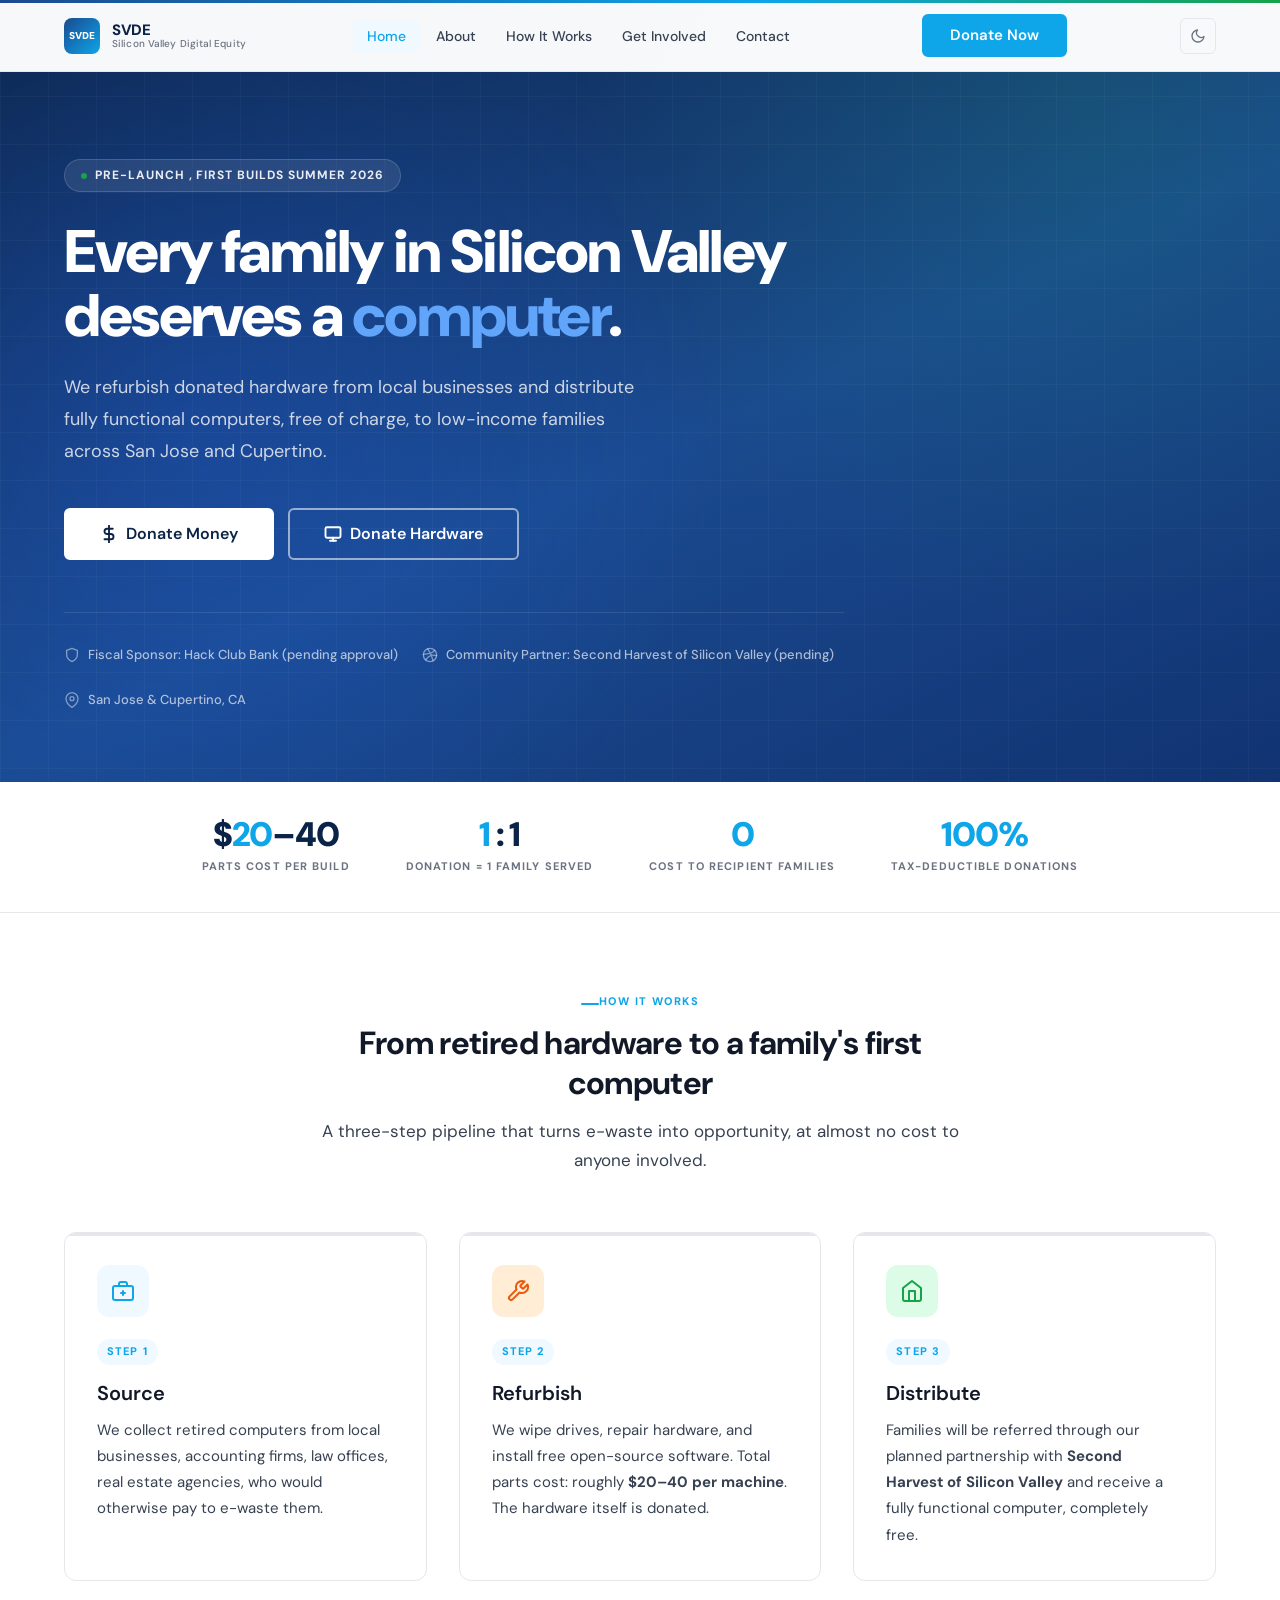
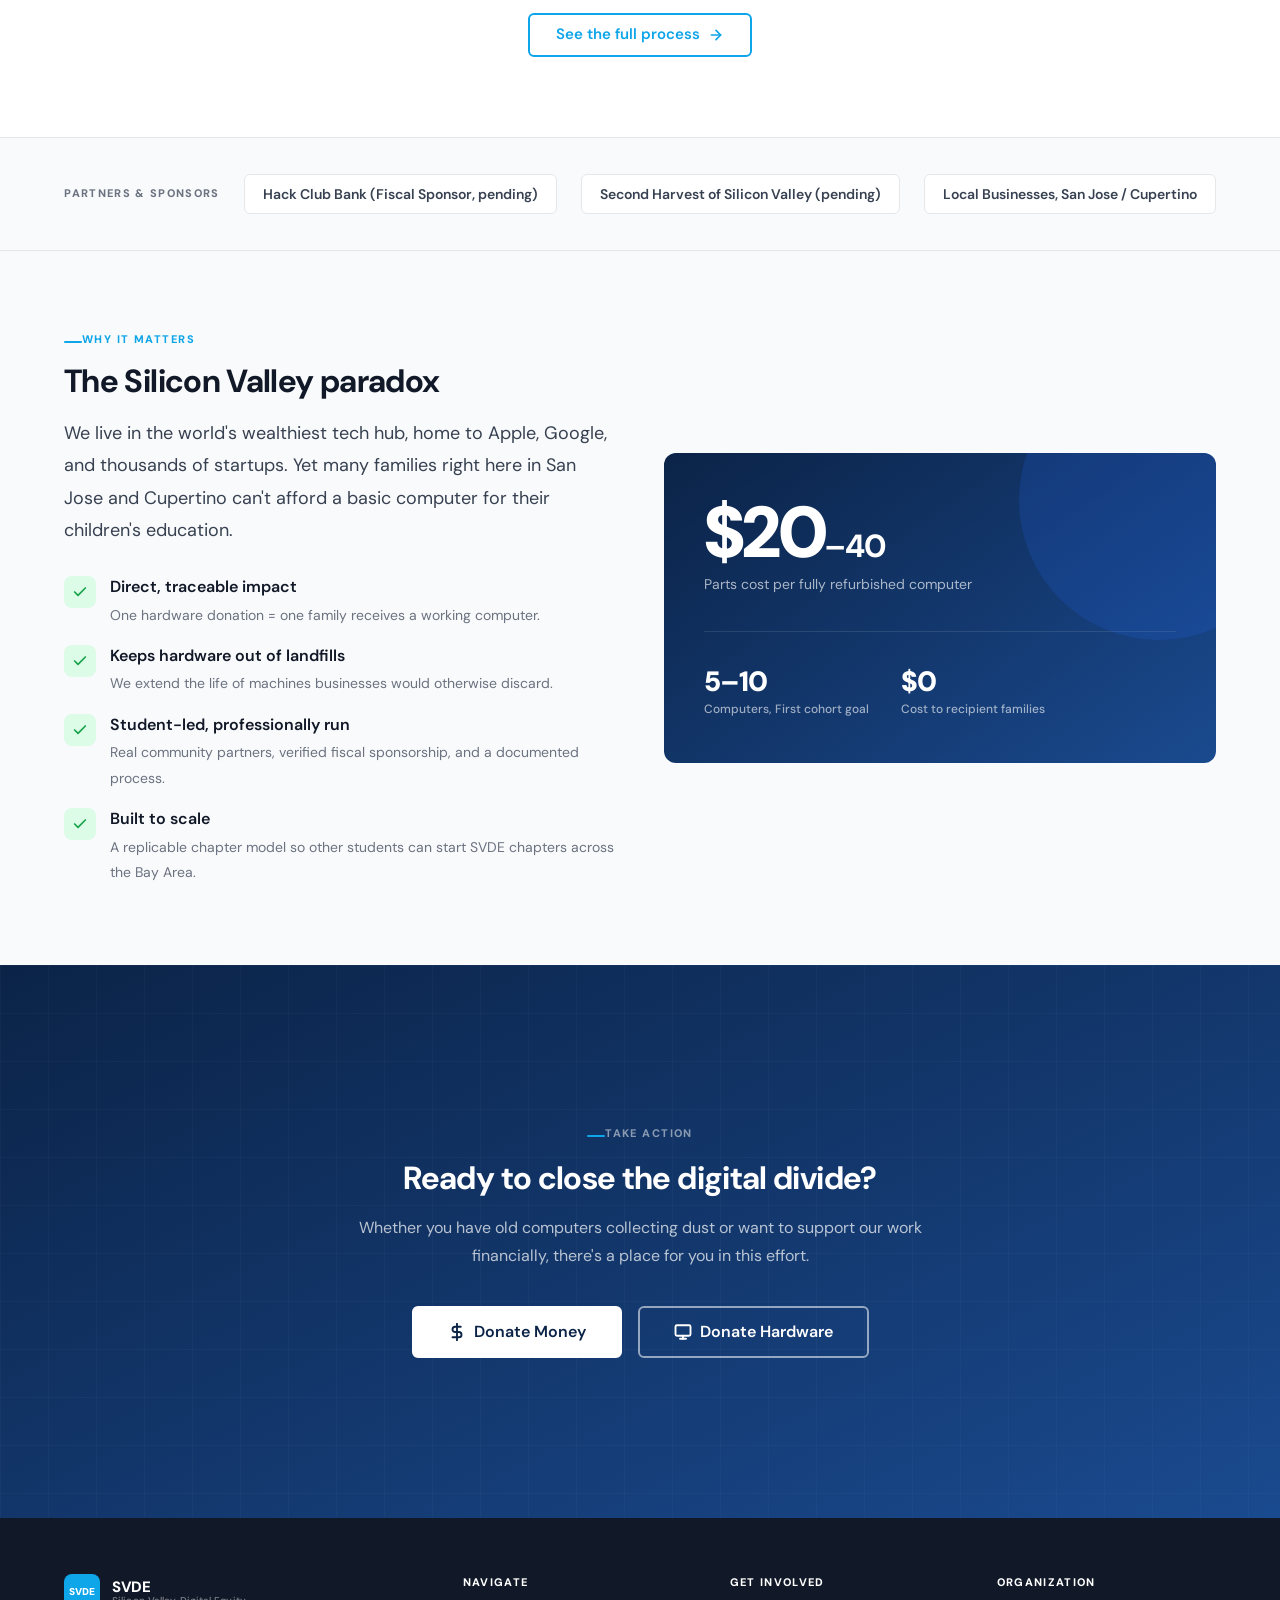
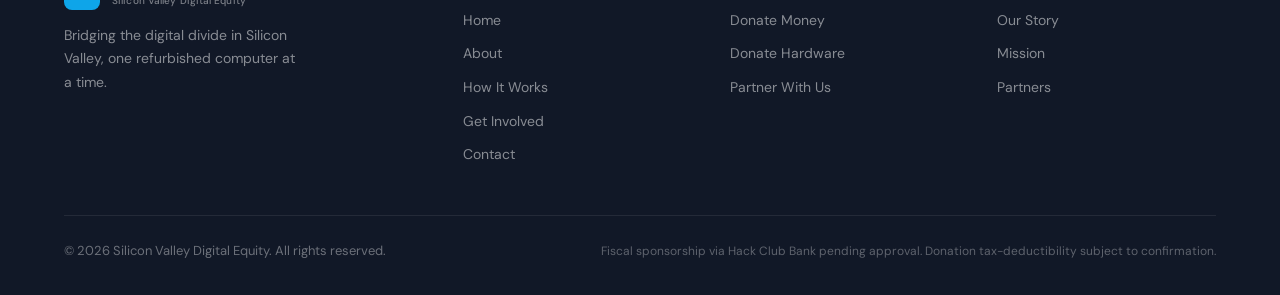
==== index.html @ 886e0e09 "Add contact email; mark Hack Club Bank and Second Harvest as pending - Set contact email to ahmedkan" ====
<!DOCTYPE html>
<html lang="en">
<head>
  <meta charset="UTF-8" />
  <meta name="viewport" content="width=device-width, initial-scale=1.0" />
  <title>Silicon Valley Digital Equity, Bridging the Digital Divide</title>
  <meta name="description" content="Silicon Valley Digital Equity (SVDE) refurbishes donated computers and distributes them free to low-income families across Silicon Valley." />
  <link rel="stylesheet" href="styles.css" />
</head>
<body>

  <!-- ── Navigation ──────────────────────────────────────── -->
  <nav class="nav" role="navigation" aria-label="Main navigation">
    <div class="container">
      <div class="nav-inner">
        <a href="index.html" class="nav-logo" aria-label="SVDE Home">
          <div class="nav-logo-mark" aria-hidden="true">SVDE</div>
          <div class="nav-logo-text">
            <span class="nav-logo-abbr">SVDE</span>
            <span class="nav-logo-full">Silicon Valley Digital Equity</span>
          </div>
        </a>

        <ul class="nav-links" role="list">
          <li><a href="index.html"        class="nav-link">Home</a></li>
          <li><a href="about.html"        class="nav-link">About</a></li>
          <li><a href="how-it-works.html" class="nav-link">How It Works</a></li>
          <li><a href="get-involved.html" class="nav-link">Get Involved</a></li>
          <li><a href="contact.html"      class="nav-link">Contact</a></li>
        </ul>

        <a href="get-involved.html#donate-money" class="btn btn-primary nav-cta" aria-label="Donate now">
          Donate Now
        </a>

        <button class="nav-theme-toggle" aria-label="Switch to dark mode" title="Toggle dark mode">
          <svg class="icon-moon" width="16" height="16" viewBox="0 0 24 24" fill="none" stroke="currentColor" stroke-width="2" stroke-linecap="round" stroke-linejoin="round" aria-hidden="true"><path d="M21 12.79A9 9 0 1 1 11.21 3 7 7 0 0 0 21 12.79z"/></svg>
          <svg class="icon-sun"  width="16" height="16" viewBox="0 0 24 24" fill="none" stroke="currentColor" stroke-width="2" stroke-linecap="round" stroke-linejoin="round" aria-hidden="true"><circle cx="12" cy="12" r="5"/><line x1="12" y1="1" x2="12" y2="3"/><line x1="12" y1="21" x2="12" y2="23"/><line x1="4.22" y1="4.22" x2="5.64" y2="5.64"/><line x1="18.36" y1="18.36" x2="19.78" y2="19.78"/><line x1="1" y1="12" x2="3" y2="12"/><line x1="21" y1="12" x2="23" y2="12"/><line x1="4.22" y1="19.78" x2="5.64" y2="18.36"/><line x1="18.36" y1="5.64" x2="19.78" y2="4.22"/></svg>
        </button>

        <button class="nav-hamburger" aria-label="Open menu" aria-expanded="false">
          <span></span><span></span><span></span>
        </button>
      </div>

      <!-- Mobile nav -->
      <div class="nav-mobile" role="menu">
        <a href="index.html"        class="nav-link" role="menuitem">Home</a>
        <a href="about.html"        class="nav-link" role="menuitem">About</a>
        <a href="how-it-works.html" class="nav-link" role="menuitem">How It Works</a>
        <a href="get-involved.html" class="nav-link" role="menuitem">Get Involved</a>
        <a href="contact.html"      class="nav-link" role="menuitem">Contact</a>
        <a href="get-involved.html#donate-money" class="btn btn-primary">Donate Now</a>
      </div>
    </div>
  </nav>

  <!-- ── Hero ────────────────────────────────────────────── -->
  <section class="hero" aria-labelledby="hero-heading">
    <div class="container">
      <div class="hero-inner">

        <div class="hero-badge">
          <span class="hero-badge-dot" aria-hidden="true"></span>
          Pre-Launch , First Builds Summer 2026
        </div>

        <h1 id="hero-heading">
          Every family in Silicon Valley<br>
          deserves a <em>computer</em>.
        </h1>

        <p class="lead">
          We refurbish donated hardware from local businesses and distribute fully
          functional computers, free of charge, to low-income families across
          San Jose and Cupertino.
        </p>

        <div class="hero-actions">
          <a href="get-involved.html#donate-money"    class="btn btn-white btn-lg">
            <!-- $ icon -->
            <svg width="18" height="18" viewBox="0 0 24 24" fill="none" stroke="currentColor" stroke-width="2.5" stroke-linecap="round" stroke-linejoin="round" aria-hidden="true"><line x1="12" y1="1" x2="12" y2="23"/><path d="M17 5H9.5a3.5 3.5 0 0 0 0 7h5a3.5 3.5 0 0 1 0 7H6"/></svg>
            Donate Money
          </a>
          <a href="contact.html" class="btn btn-outline-white btn-lg">
            <!-- Monitor icon -->
            <svg width="18" height="18" viewBox="0 0 24 24" fill="none" stroke="currentColor" stroke-width="2.5" stroke-linecap="round" stroke-linejoin="round" aria-hidden="true"><rect x="2" y="3" width="20" height="14" rx="2"/><line x1="8" y1="21" x2="16" y2="21"/><line x1="12" y1="17" x2="12" y2="21"/></svg>
            Donate Hardware
          </a>
        </div>

        <div class="hero-trust">
          <div class="hero-trust-item">
            <svg width="16" height="16" viewBox="0 0 24 24" fill="none" stroke="currentColor" stroke-width="2" stroke-linecap="round" stroke-linejoin="round" aria-hidden="true"><path d="M12 22s8-4 8-10V5l-8-3-8 3v7c0 6 8 10 8 10z"/></svg>
            Fiscal Sponsor: Hack Club Bank (pending approval)
          </div>
          <div class="hero-trust-item">
            <svg width="16" height="16" viewBox="0 0 24 24" fill="none" stroke="currentColor" stroke-width="2" stroke-linecap="round" stroke-linejoin="round" aria-hidden="true"><circle cx="12" cy="12" r="10"/><path d="M8.56 2.75c4.37 6.03 6.02 9.42 8.03 17.72m2.54-15.38c-3.72 4.35-8.94 5.66-16.88 5.85m19.5 1.9c-3.5-.93-6.63-.82-8.94 0-2.58.92-5.01 2.86-7.44 6.32"/></svg>
            Community Partner: Second Harvest of Silicon Valley (pending)
          </div>
          <div class="hero-trust-item">
            <svg width="16" height="16" viewBox="0 0 24 24" fill="none" stroke="currentColor" stroke-width="2" stroke-linecap="round" stroke-linejoin="round" aria-hidden="true"><path d="M21 10c0 7-9 13-9 13s-9-6-9-13a9 9 0 0 1 18 0z"/><circle cx="12" cy="10" r="3"/></svg>
            San Jose &amp; Cupertino, CA
          </div>
        </div>

      </div>
    </div>
  </section>

  <!-- ── Stats Bar ────────────────────────────────────────── -->
  <section class="stats-bar" aria-label="Impact statistics">
    <div class="container">
      <div class="stats-bar-inner">
        <div class="stat-item fade-up">
          <div class="stat-value">$<span class="accent">20</span>&ndash;40</div>
          <div class="stat-label">Parts cost per build</div>
        </div>
        <div class="stat-item fade-up">
          <div class="stat-value"><span class="accent">1</span> : 1</div>
          <div class="stat-label">Donation = 1 family served</div>
        </div>
        <div class="stat-item fade-up">
          <div class="stat-value"><span class="accent">0</span></div>
          <div class="stat-label">Cost to recipient families</div>
        </div>
        <div class="stat-item fade-up">
          <div class="stat-value"><span class="accent">100%</span></div>
          <div class="stat-label">Tax-deductible donations</div>
        </div>
      </div>
    </div>
  </section>

  <!-- ── How It Works Overview ────────────────────────────── -->
  <section class="section" aria-labelledby="hiw-heading">
    <div class="container">

      <div class="section-header fade-up">
        <span class="eyebrow">How It Works</span>
        <h2 id="hiw-heading">From retired hardware to a family's first computer</h2>
        <p>
          A three-step pipeline that turns e-waste into opportunity, at almost no cost
          to anyone involved.
        </p>
      </div>

      <div class="grid-3">

        <div class="card fade-up">
          <div class="card-icon card-icon-blue" aria-hidden="true">
            <!-- Building icon -->
            <svg width="24" height="24" viewBox="0 0 24 24" fill="none" stroke="currentColor" stroke-width="2" stroke-linecap="round" stroke-linejoin="round"><rect x="2" y="7" width="20" height="14" rx="2"/><path d="M16 7V5a2 2 0 0 0-2-2h-4a2 2 0 0 0-2 2v2"/><line x1="12" y1="12" x2="12" y2="16"/><line x1="10" y1="14" x2="14" y2="14"/></svg>
          </div>
          <div class="step-tag">Step 1</div>
          <h3>Source</h3>
          <p>
            We collect retired computers from local businesses, accounting firms,
            law offices, real estate agencies, who would otherwise pay to
            e-waste them.
          </p>
        </div>

        <div class="card fade-up">
          <div class="card-icon card-icon-orange" aria-hidden="true">
            <!-- Tool icon -->
            <svg width="24" height="24" viewBox="0 0 24 24" fill="none" stroke="currentColor" stroke-width="2" stroke-linecap="round" stroke-linejoin="round"><path d="M14.7 6.3a1 1 0 0 0 0 1.4l1.6 1.6a1 1 0 0 0 1.4 0l3.77-3.77a6 6 0 0 1-7.94 7.94l-6.91 6.91a2.12 2.12 0 0 1-3-3l6.91-6.91a6 6 0 0 1 7.94-7.94l-3.76 3.76z"/></svg>
          </div>
          <div class="step-tag">Step 2</div>
          <h3>Refurbish</h3>
          <p>
            We wipe drives, repair hardware, and install free open-source software.
            Total parts cost: roughly <strong>$20–40 per machine</strong>.
            The hardware itself is donated.
          </p>
        </div>

        <div class="card fade-up">
          <div class="card-icon card-icon-green" aria-hidden="true">
            <!-- Heart + home icon -->
            <svg width="24" height="24" viewBox="0 0 24 24" fill="none" stroke="currentColor" stroke-width="2" stroke-linecap="round" stroke-linejoin="round"><path d="M3 9l9-7 9 7v11a2 2 0 0 1-2 2H5a2 2 0 0 1-2-2z"/><polyline points="9 22 9 12 15 12 15 22"/></svg>
          </div>
          <div class="step-tag">Step 3</div>
          <h3>Distribute</h3>
          <p>
            Families will be referred through our planned partnership with
            <strong>Second Harvest of Silicon Valley</strong> and receive a
            fully functional computer, completely free.
          </p>
        </div>

      </div>

      <div class="text-center mt-4">
        <a href="how-it-works.html" class="btn btn-secondary">
          See the full process
          <svg width="16" height="16" viewBox="0 0 24 24" fill="none" stroke="currentColor" stroke-width="2.5" stroke-linecap="round" stroke-linejoin="round" aria-hidden="true"><line x1="5" y1="12" x2="19" y2="12"/><polyline points="12 5 19 12 12 19"/></svg>
        </a>
      </div>

    </div>
  </section>

  <!-- ── Partners Bar ─────────────────────────────────────── -->
  <div class="partners-bar" aria-label="Partners and sponsors">
    <div class="container">
      <div class="partners-bar-inner">
        <span class="partners-label">Partners &amp; Sponsors</span>
        <span class="partner-item">Hack Club Bank (Fiscal Sponsor, pending)</span>
        <span class="partner-item">Second Harvest of Silicon Valley (pending)</span>
        <span class="partner-item">Local Businesses, San Jose / Cupertino</span>
      </div>
    </div>
  </div>

  <!-- ── Impact Section ───────────────────────────────────── -->
  <section class="section bg-surface" aria-labelledby="impact-heading">
    <div class="container">
      <div class="impact-grid">

        <div class="impact-content fade-up">
          <span class="eyebrow" style="display:block;margin-bottom:.75rem;">Why It Matters</span>
          <h2 id="impact-heading">The Silicon Valley paradox</h2>
          <p class="lead">
            We live in the world's wealthiest tech hub, home to Apple, Google, and
            thousands of startups. Yet many families right here in San Jose and
            Cupertino can't afford a basic computer for their children's education.
          </p>

          <div class="impact-items">
            <div class="impact-item">
              <div class="impact-item-icon" aria-hidden="true">
                <svg width="16" height="16" viewBox="0 0 24 24" fill="none" stroke="currentColor" stroke-width="2.5" stroke-linecap="round" stroke-linejoin="round"><polyline points="20 6 9 17 4 12"/></svg>
              </div>
              <div class="impact-item-text">
                <strong>Direct, traceable impact</strong>
                <span>One hardware donation = one family receives a working computer.</span>
              </div>
            </div>
            <div class="impact-item">
              <div class="impact-item-icon" aria-hidden="true">
                <svg width="16" height="16" viewBox="0 0 24 24" fill="none" stroke="currentColor" stroke-width="2.5" stroke-linecap="round" stroke-linejoin="round"><polyline points="20 6 9 17 4 12"/></svg>
              </div>
              <div class="impact-item-text">
                <strong>Keeps hardware out of landfills</strong>
                <span>We extend the life of machines businesses would otherwise discard.</span>
              </div>
            </div>
            <div class="impact-item">
              <div class="impact-item-icon" aria-hidden="true">
                <svg width="16" height="16" viewBox="0 0 24 24" fill="none" stroke="currentColor" stroke-width="2.5" stroke-linecap="round" stroke-linejoin="round"><polyline points="20 6 9 17 4 12"/></svg>
              </div>
              <div class="impact-item-text">
                <strong>Student-led, professionally run</strong>
                <span>Real community partners, verified fiscal sponsorship, and a documented process.</span>
              </div>
            </div>
            <div class="impact-item">
              <div class="impact-item-icon" aria-hidden="true">
                <svg width="16" height="16" viewBox="0 0 24 24" fill="none" stroke="currentColor" stroke-width="2.5" stroke-linecap="round" stroke-linejoin="round"><polyline points="20 6 9 17 4 12"/></svg>
              </div>
              <div class="impact-item-text">
                <strong>Built to scale</strong>
                <span>A replicable chapter model so other students can start SVDE chapters across the Bay Area.</span>
              </div>
            </div>
          </div>
        </div>

        <div class="impact-visual fade-up" aria-label="Impact statistics card">
          <div class="impact-stat-big">$20<span class="small-txt">–40</span></div>
          <div class="impact-stat-label">Parts cost per fully refurbished computer</div>
          <div class="impact-stat-row">
            <div class="impact-mini-stat">
              <div class="val">5–10</div>
              <div class="lbl">Computers, First cohort goal</div>
            </div>
            <div class="impact-mini-stat">
              <div class="val">$0</div>
              <div class="lbl">Cost to recipient families</div>
            </div>
          </div>
        </div>

      </div>
    </div>
  </section>

  <!-- ── CTA Section ──────────────────────────────────────── -->
  <section class="cta-section section" aria-labelledby="cta-heading">
    <div class="container">
      <div class="cta-inner">
        <span class="eyebrow">Take Action</span>
        <h2 id="cta-heading">Ready to close the digital divide?</h2>
        <p>
          Whether you have old computers collecting dust or want to support our work
          financially, there's a place for you in this effort.
        </p>
        <div class="cta-actions">
          <a href="get-involved.html#donate-money" class="btn btn-white btn-lg">
            <svg width="18" height="18" viewBox="0 0 24 24" fill="none" stroke="currentColor" stroke-width="2.5" stroke-linecap="round" stroke-linejoin="round" aria-hidden="true"><line x1="12" y1="1" x2="12" y2="23"/><path d="M17 5H9.5a3.5 3.5 0 0 0 0 7h5a3.5 3.5 0 0 1 0 7H6"/></svg>
            Donate Money
          </a>
          <a href="contact.html" class="btn btn-outline-white btn-lg">
            <svg width="18" height="18" viewBox="0 0 24 24" fill="none" stroke="currentColor" stroke-width="2.5" stroke-linecap="round" stroke-linejoin="round" aria-hidden="true"><rect x="2" y="3" width="20" height="14" rx="2"/><line x1="8" y1="21" x2="16" y2="21"/><line x1="12" y1="17" x2="12" y2="21"/></svg>
            Donate Hardware
          </a>
        </div>
      </div>
    </div>
  </section>

  <!-- ── Footer ───────────────────────────────────────────── -->
  <footer class="footer" role="contentinfo">
    <div class="container">
      <div class="footer-inner">

        <div class="footer-brand">
          <a href="index.html" class="nav-logo" aria-label="SVDE Home">
            <div class="nav-logo-mark" aria-hidden="true">SVDE</div>
            <div class="nav-logo-text">
              <span class="nav-logo-abbr">SVDE</span>
              <span class="nav-logo-full">Silicon Valley Digital Equity</span>
            </div>
          </a>
          <p class="footer-tagline">
            Bridging the digital divide in Silicon Valley, one refurbished
            computer at a time.
          </p>
        </div>

        <div class="footer-col">
          <h4>Navigate</h4>
          <ul class="footer-links" role="list">
            <li><a href="index.html">Home</a></li>
            <li><a href="about.html">About</a></li>
            <li><a href="how-it-works.html">How It Works</a></li>
            <li><a href="get-involved.html">Get Involved</a></li>
            <li><a href="contact.html">Contact</a></li>
          </ul>
        </div>

        <div class="footer-col">
          <h4>Get Involved</h4>
          <ul class="footer-links" role="list">
            <li><a href="get-involved.html#donate-money">Donate Money</a></li>
            <li><a href="contact.html">Donate Hardware</a></li>
            <li><a href="get-involved.html">Partner With Us</a></li>
          </ul>
        </div>

        <div class="footer-col">
          <h4>Organization</h4>
          <ul class="footer-links" role="list">
            <li><a href="about.html">Our Story</a></li>
            <li><a href="about.html#mission">Mission</a></li>
            <li><a href="about.html#partners">Partners</a></li>
          </ul>
        </div>

      </div>

      <div class="footer-bottom">
        <p class="footer-copy">&copy; 2026 Silicon Valley Digital Equity. All rights reserved.</p>
        <p class="footer-legal">
          Fiscal sponsorship via Hack Club Bank pending approval. Donation tax-deductibility subject to confirmation.
        </p>
      </div>
    </div>
  </footer>

  <script src="script.js"></script>
</body>
</html>
---- styles.css ----
/* ============================================================
   SVDE — Silicon Valley Digital Equity
   Shared Stylesheet
   ============================================================ */

/* ── Web Font ───────────────────────────────────────────────── */
@import url('https://fonts.googleapis.com/css2?family=DM+Sans:ital,opsz,wght@0,9..40,400;0,9..40,500;0,9..40,600;0,9..40,700;0,9..40,800;1,9..40,400;1,9..40,500&display=swap');

/* ── Brand Colors ───────────────────────────────────────────── */
/*
   SVDE Brand Palette
   Primary:  #1a4a8f  — deep navy-blue (trust, technology, institutional)
   Accent:   #0ea5e9  — sky blue (modern, approachable, distinct from primary)
   Impact:   #16a34a  — green (reserved for success, impact, and positive outcomes)
   Neutral:  white + ink
*/

/* ── Variables ─────────────────────────────────────────────── */
:root {
  --navy:        #0b2347;          /* brand: darkest blue — hero/header backgrounds  */
  --blue:        #1a4a8f;          /* brand primary — buttons, nav logo, step numbers */
  --blue-bright: #0ea5e9;          /* brand accent — highlights, links, hover states  */
  --blue-light:  #bae6fd;          /* accent tint border */
  --blue-pale:   #f0f9ff;          /* accent tint background */
  --green:       #16a34a;          /* impact green — success, stats, checkmarks */
  --green-light: #dcfce7;
  --orange:      #ea580c;
  --orange-light:#ffedd5;

  --ink:         #111827;
  --ink-light:   #374151;
  --muted:       #6b7280;
  --border:      #e5e7eb;
  --surface:     #f9fafb;
  --white:       #ffffff;

  --font: 'DM Sans', system-ui, -apple-system, BlinkMacSystemFont, 'Segoe UI', Helvetica, Arial, sans-serif;

  --radius:    0.75rem;
  --radius-sm: 0.375rem;

  --shadow-sm: 0 1px 3px rgba(0,0,0,0.08), 0 1px 2px rgba(0,0,0,0.04);
  --shadow:    0 4px 16px rgba(0,0,0,0.08), 0 2px 4px rgba(0,0,0,0.04);
  --shadow-lg: 0 20px 48px rgba(0,0,0,0.12), 0 8px 16px rgba(0,0,0,0.06);

  --transition: 0.2s ease;
  --nav-h: 71px;
}

/* ── Reset ──────────────────────────────────────────────────── */
*, *::before, *::after { box-sizing: border-box; margin: 0; padding: 0; }
html  { scroll-behavior: smooth; font-size: 16px; }
body  { font-family: var(--font); color: var(--ink); background: var(--white); line-height: 1.6; -webkit-font-smoothing: antialiased; }
img   { max-width: 100%; display: block; }
a     { color: inherit; text-decoration: none; }
ul    { list-style: none; }
button { font-family: var(--font); }

/* ── Typography ─────────────────────────────────────────────── */
h1 { font-size: clamp(1.875rem, 3.5vw, 2.5rem); font-weight: 800; line-height: 1.2; letter-spacing: -0.025em; }
h2 { font-size: clamp(1.5rem, 2.5vw, 2rem);     font-weight: 700; line-height: 1.25; letter-spacing: -0.02em; }
h3 { font-size: 1.25rem;  font-weight: 600; line-height: 1.4; }
h4 { font-size: 0.9375rem; font-weight: 700; line-height: 1.5; }

p  { line-height: 1.75; color: var(--ink-light); }

.lead {
  font-size: 1.125rem;
  line-height: 1.8;
  color: var(--ink-light);
}

.eyebrow {
  font-size: 0.6875rem;
  font-weight: 800;
  letter-spacing: 0.13em;
  text-transform: uppercase;
  color: var(--blue-bright);
  display: inline-flex;
  align-items: center;
  gap: 0.5rem;
}
.eyebrow::before {
  content: '';
  display: inline-block;
  width: 18px;
  height: 2px;
  background: var(--blue-bright);
  border-radius: 2px;
  flex-shrink: 0;
}

/* ── Layout ─────────────────────────────────────────────────── */
.container {
  max-width: 1200px;
  margin: 0 auto;
  padding: 0 1.5rem;
}

.section { padding: 5rem 0; }
.section-sm { padding: 3rem 0; }

.section-header {
  max-width: 640px;
  margin: 0 auto 3.5rem;
  text-align: center;
}
.section-header .eyebrow { display: block; margin-bottom: 0.75rem; }
.section-header h2       { margin-bottom: 0.875rem; }
.section-header p        { font-size: 1.0625rem; }

.grid-2 { display: grid; grid-template-columns: repeat(2, 1fr); gap: 2rem; }
.grid-3 { display: grid; grid-template-columns: repeat(3, 1fr); gap: 2rem; }

/* ── Buttons ────────────────────────────────────────────────── */
.btn {
  display: inline-flex;
  align-items: center;
  gap: 0.5rem;
  padding: 0.75rem 1.625rem;
  border-radius: var(--radius-sm);
  font-size: 0.9375rem;
  font-weight: 600;
  cursor: pointer;
  transition: all var(--transition);
  border: 2px solid transparent;
  text-decoration: none;
  white-space: nowrap;
  line-height: 1;
}

.btn-lg { padding: 0.9375rem 2.125rem; font-size: 1rem; }

.btn-primary {
  background: var(--blue-bright);
  color: var(--white);
  border-color: var(--blue-bright);
}
.btn-primary:hover {
  background: #1d4ed8;
  border-color: #1d4ed8;
  transform: translateY(-1px);
  box-shadow: 0 4px 16px rgba(37,99,235,0.35);
}

.btn-secondary {
  background: transparent;
  color: var(--blue-bright);
  border-color: var(--blue-bright);
}
.btn-secondary:hover {
  background: var(--blue-pale);
  transform: translateY(-1px);
}

.btn-white {
  background: var(--white);
  color: var(--navy);
  border-color: var(--white);
}
.btn-white:hover {
  background: var(--blue-pale);
  transform: translateY(-1px);
  box-shadow: 0 4px 20px rgba(255,255,255,0.25);
}

.btn-outline-white {
  background: transparent;
  color: var(--white);
  border-color: rgba(255,255,255,0.55);
}
.btn-outline-white:hover {
  background: rgba(255,255,255,0.1);
  border-color: var(--white);
}

.btn-green {
  background: var(--green);
  color: var(--white);
  border-color: var(--green);
}
.btn-green:hover {
  background: #15803d;
  border-color: #15803d;
  transform: translateY(-1px);
  box-shadow: 0 4px 16px rgba(22,163,74,0.35);
}

/* ── Navigation ─────────────────────────────────────────────── */
.nav {
  position: fixed;
  top: 0; left: 0; right: 0;
  z-index: 200;
  background: rgba(255,255,255,0.97);
  backdrop-filter: blur(14px);
  -webkit-backdrop-filter: blur(14px);
  border-bottom: 1px solid var(--border);
  transition: box-shadow var(--transition);
}
/* Thin accent bar at top of page — brand gradient */
.nav::before {
  content: '';
  position: absolute;
  top: 0; left: 0; right: 0;
  height: 3px;
  background: linear-gradient(90deg, #1a4a8f 0%, #0ea5e9 60%, #16a34a 100%);
}
.nav.scrolled { box-shadow: var(--shadow); }

.nav-inner {
  display: flex;
  align-items: center;
  justify-content: space-between;
  height: var(--nav-h);
}

.nav-logo {
  display: flex;
  align-items: center;
  gap: 0.75rem;
  text-decoration: none;
  flex-shrink: 0;
}

.nav-logo-mark {
  width: 36px; height: 36px;
  background: linear-gradient(135deg, #1a4a8f 0%, #0ea5e9 100%);
  border-radius: 8px;
  display: flex; align-items: center; justify-content: center;
  font-size: 0.625rem; font-weight: 900;
  color: white; letter-spacing: -0.01em;
  flex-shrink: 0;
  line-height: 1;
  text-align: center;
}

.nav-logo-text    { display: flex; flex-direction: column; line-height: 1.1; }
.nav-logo-abbr    { font-size: 0.9375rem; font-weight: 800; color: var(--navy); letter-spacing: -0.02em; }
.nav-logo-full    { font-size: 0.625rem; color: var(--muted); font-weight: 500; letter-spacing: 0.01em; }

.nav-links { display: flex; align-items: center; gap: 0.125rem; }

.nav-link {
  padding: 0.5rem 0.875rem;
  font-size: 0.875rem; font-weight: 500;
  color: var(--ink-light);
  border-radius: var(--radius-sm);
  transition: all var(--transition);
  text-decoration: none;
}
.nav-link:hover, .nav-link.active {
  color: var(--blue-bright);
  background: var(--blue-pale);
}

.nav-cta { margin-left: 0.75rem; }

.nav-hamburger {
  display: none;
  flex-direction: column;
  gap: 5px;
  background: none; border: none;
  cursor: pointer;
  padding: 0.5rem; border-radius: var(--radius-sm);
}
.nav-hamburger span {
  display: block; width: 22px; height: 2px;
  background: var(--ink); border-radius: 2px;
  transition: all 0.3s ease;
  transform-origin: center;
}
.nav-hamburger.open span:nth-child(1) { transform: translateY(7px) rotate(45deg); }
.nav-hamburger.open span:nth-child(2) { opacity: 0; transform: scaleX(0); }
.nav-hamburger.open span:nth-child(3) { transform: translateY(-7px) rotate(-45deg); }

.nav-mobile {
  display: none;
  flex-direction: column;
  gap: 0.25rem;
  padding: 0.75rem 1rem 1rem;
  border-top: 1px solid var(--border);
}
.nav-mobile.open { display: flex; }
.nav-mobile .nav-link { display: block; padding: 0.625rem 0.875rem; }
.nav-mobile .btn { align-self: flex-start; margin-top: 0.5rem; }

/* ── Page Header (inner pages) ──────────────────────────────── */
.page-header {
  padding-top: var(--nav-h);
  background: linear-gradient(155deg, #0b2347 0%, #1a4a8f 55%, #113372 100%);
  color: var(--white);
  position: relative;
  overflow: hidden;
  clip-path: polygon(0 0, 100% 0, 100% calc(100% - 2.5rem), 0 100%);
  margin-bottom: 0.5rem;
}
.page-header::after {
  content: '';
  position: absolute; inset: 0;
  background-image:
    linear-gradient(rgba(255,255,255,0.025) 1px, transparent 1px),
    linear-gradient(90deg, rgba(255,255,255,0.025) 1px, transparent 1px);
  background-size: 48px 48px;
  pointer-events: none;
}
.page-header-inner {
  position: relative; z-index: 1;
  padding: 3.5rem 0 3rem;
}
.page-header .eyebrow { color: rgba(255,255,255,0.55); display: block; margin-bottom: 0.875rem; }
.page-header h1       { color: var(--white); margin-bottom: 0.875rem; }
.page-header .lead    { color: rgba(255,255,255,0.75); max-width: 600px; }

.breadcrumb {
  display: flex; align-items: center; gap: 0.5rem;
  font-size: 0.8125rem;
  color: rgba(255,255,255,0.45);
  margin-bottom: 1.5rem;
}
.breadcrumb a { color: rgba(255,255,255,0.45); transition: color var(--transition); }
.breadcrumb a:hover { color: rgba(255,255,255,0.8); }
.breadcrumb-sep { color: rgba(255,255,255,0.25); }

/* ── Hero ───────────────────────────────────────────────────── */
.hero {
  padding-top: var(--nav-h);
  background: linear-gradient(155deg, #0b2347 0%, #1a4a8f 55%, #113372 100%);
  color: var(--white);
  position: relative;
  overflow: hidden;
}
.hero::before {
  content: '';
  position: absolute; inset: 0;
  background:
    radial-gradient(circle at 15% 55%, rgba(37,99,235,0.28) 0%, transparent 45%),
    radial-gradient(circle at 85% 15%, rgba(22,163,74,0.15) 0%, transparent 40%);
  pointer-events: none;
}
.hero::after {
  content: '';
  position: absolute; inset: 0;
  background-image:
    linear-gradient(rgba(255,255,255,0.03) 1px, transparent 1px),
    linear-gradient(90deg, rgba(255,255,255,0.03) 1px, transparent 1px);
  background-size: 48px 48px;
  pointer-events: none;
}

.hero-inner {
  position: relative; z-index: 1;
  padding: 5.5rem 0 4.5rem;
  max-width: 780px;
}

.hero-badge {
  display: inline-flex; align-items: center; gap: 0.5rem;
  background: rgba(255,255,255,0.09);
  border: 1px solid rgba(255,255,255,0.15);
  color: rgba(255,255,255,0.9);
  padding: 0.375rem 1rem;
  border-radius: 100px;
  font-size: 0.75rem; font-weight: 700;
  letter-spacing: 0.08em; text-transform: uppercase;
  margin-bottom: 1.75rem;
}
.hero-badge-dot {
  width: 6px; height: 6px;
  border-radius: 50%; background: var(--green);
  flex-shrink: 0;
}

.hero h1 {
  font-size: clamp(2.5rem, 5vw, 3.75rem);
  font-weight: 900;
  line-height: 1.07;
  letter-spacing: -0.03em;
  color: var(--white);
  margin-bottom: 1.375rem;
}
.hero h1 em { font-style: normal; color: #60a5fa; }

.hero .lead {
  color: rgba(255,255,255,0.78);
  max-width: 580px;
  margin-bottom: 2.5rem;
}

.hero-actions { display: flex; flex-wrap: wrap; gap: 0.875rem; margin-bottom: 3.25rem; }

.hero-trust {
  display: flex; flex-wrap: wrap; gap: 1.5rem;
  align-items: center;
  padding-top: 2rem;
  border-top: 1px solid rgba(255,255,255,0.1);
}
.hero-trust-item {
  display: flex; align-items: center; gap: 0.5rem;
  font-size: 0.8125rem; font-weight: 500;
  color: rgba(255,255,255,0.65);
}
.hero-trust-item svg { color: rgba(255,255,255,0.45); flex-shrink: 0; }

/* ── Stats Bar ──────────────────────────────────────────────── */
.stats-bar {
  background: var(--white);
  border-bottom: 1px solid var(--border);
  padding: 2.25rem 0;
}
.stats-bar-inner {
  display: flex; flex-wrap: wrap;
  justify-content: center; gap: 3.5rem;
}
.stat-item { text-align: center; }
.stat-value {
  font-size: 2.125rem; font-weight: 900;
  color: var(--navy); line-height: 1;
  letter-spacing: -0.035em;
}
.stat-value .accent { color: var(--blue-bright); }
.stat-label {
  font-size: 0.6875rem; font-weight: 700;
  letter-spacing: 0.1em; text-transform: uppercase;
  color: var(--muted); margin-top: 0.375rem;
}

/* ── Cards ──────────────────────────────────────────────────── */
.card {
  background: var(--white);
  border: 1px solid var(--border);
  border-radius: var(--radius);
  padding: 2rem;
  transition: all var(--transition);
  position: relative;
  overflow: hidden;
}
.card::before {
  content: '';
  position: absolute;
  top: 0; left: 0; right: 0;
  height: 3px;
  background: var(--border);
  transition: background var(--transition);
}
.card:hover {
  box-shadow: var(--shadow);
  transform: translateY(-2px);
  border-color: var(--blue-light);
}
.card:hover::before {
  background: var(--blue-bright);
}
.card-icon {
  width: 52px; height: 52px;
  border-radius: 12px;
  display: flex; align-items: center; justify-content: center;
  margin-bottom: 1.25rem; flex-shrink: 0;
}
.card-icon-blue   { background: var(--blue-pale);    color: var(--blue-bright); }
.card-icon-green  { background: var(--green-light);  color: var(--green); }
.card-icon-orange { background: var(--orange-light); color: var(--orange); }
.card h3 { margin-bottom: 0.625rem; color: var(--ink); }
.card p  { font-size: 0.9375rem; }

/* ── Steps ──────────────────────────────────────────────────── */
.steps-list { display: flex; flex-direction: column; gap: 0; }

.step {
  display: grid;
  grid-template-columns: auto 1fr;
  gap: 2rem;
  padding: 2.75rem 0;
  border-bottom: 1px solid var(--border);
}
.step:last-child { border-bottom: none; }

.step-left {
  display: flex; flex-direction: column;
  align-items: center;
  padding-top: 0.25rem;
}
.step-number {
  width: 48px; height: 48px;
  border-radius: 50%;
  background: var(--navy); color: var(--white);
  display: flex; align-items: center; justify-content: center;
  font-size: 1.125rem; font-weight: 900;
  letter-spacing: -0.02em; flex-shrink: 0;
  box-shadow: 0 0 0 4px var(--blue-pale), 0 0 0 5px var(--blue-light);
}
.step-line {
  width: 2px; flex: 1;
  background: var(--border);
  margin-top: 0.5rem; min-height: 2rem;
}
.step:last-child .step-line { display: none; }

.step-content h3 {
  font-size: 1.375rem; font-weight: 700;
  color: var(--ink); margin-bottom: 0.75rem;
  letter-spacing: -0.015em;
}
.step-tag {
  display: inline-block;
  background: var(--blue-pale); color: var(--blue-bright);
  font-size: 0.6875rem; font-weight: 800;
  letter-spacing: 0.1em; text-transform: uppercase;
  padding: 0.25rem 0.625rem;
  border-radius: 100px; margin-bottom: 0.875rem;
}

/* ── Partners Bar ───────────────────────────────────────────── */
.partners-bar {
  background: var(--surface);
  padding: 2.25rem 0;
  border-top: 1px solid var(--border);
  border-bottom: 1px solid var(--border);
}
.partners-bar-inner {
  display: flex; align-items: center;
  gap: 1.5rem; flex-wrap: wrap;
  justify-content: center;
}
.partners-label {
  font-size: 0.6875rem; font-weight: 800;
  letter-spacing: 0.12em; text-transform: uppercase;
  color: var(--muted);
}
.partner-item {
  font-size: 0.875rem; font-weight: 600;
  color: var(--ink-light);
  padding: 0.5rem 1.125rem;
  background: var(--white);
  border: 1px solid var(--border);
  border-radius: var(--radius-sm);
}

/* ── Impact Section ─────────────────────────────────────────── */
.impact-grid {
  display: grid;
  grid-template-columns: 1fr 1fr;
  gap: 3rem; align-items: center;
}
.impact-content h2   { margin-bottom: 1rem; }
.impact-content .lead { margin-bottom: 1.75rem; }

.impact-items { display: flex; flex-direction: column; gap: 1rem; }
.impact-item  { display: flex; align-items: flex-start; gap: 0.875rem; }
.impact-item-icon {
  width: 32px; height: 32px; border-radius: 8px;
  background: var(--green-light); color: var(--green);
  display: flex; align-items: center; justify-content: center;
  flex-shrink: 0; margin-top: 0.125rem;
}
.impact-item-text strong { display: block; font-weight: 600; color: var(--ink); margin-bottom: 0.1rem; }
.impact-item-text span   { font-size: 0.875rem; color: var(--muted); }

.impact-visual {
  background: linear-gradient(145deg, #0b2347 0%, #1a4a8f 100%);
  border-radius: var(--radius);
  padding: 2.75rem 2.5rem;
  color: var(--white);
  position: relative; overflow: hidden;
}
.impact-visual::before {
  content: '';
  position: absolute; top: -30%; right: -15%;
  width: 280px; height: 280px;
  border-radius: 50%;
  background: rgba(37,99,235,0.18);
}
.impact-stat-big {
  font-size: 4.5rem; font-weight: 900;
  line-height: 1; letter-spacing: -0.045em;
  margin-bottom: 0.25rem;
}
.impact-stat-big .small-txt { font-size: 2rem; font-weight: 700; letter-spacing: -0.03em; }
.impact-stat-label {
  font-size: 0.875rem; color: rgba(255,255,255,0.65);
  margin-bottom: 2.25rem; padding-bottom: 2.25rem;
  border-bottom: 1px solid rgba(255,255,255,0.1);
}
.impact-stat-row { display: flex; gap: 2rem; margin-top: 0; }
.impact-mini-stat .val {
  font-size: 1.75rem; font-weight: 900;
  line-height: 1; letter-spacing: -0.03em;
}
.impact-mini-stat .lbl {
  font-size: 0.75rem; color: rgba(255,255,255,0.6);
  margin-top: 0.25rem; font-weight: 500;
}

/* ── CTA Section ────────────────────────────────────────────── */
.cta-section {
  background: linear-gradient(155deg, #0b2347 0%, #1a4a8f 100%);
  color: var(--white);
  position: relative; overflow: hidden;
}
.cta-section::before {
  content: '';
  position: absolute; inset: 0;
  background-image:
    linear-gradient(rgba(255,255,255,0.025) 1px, transparent 1px),
    linear-gradient(90deg, rgba(255,255,255,0.025) 1px, transparent 1px);
  background-size: 48px 48px;
}
.cta-inner {
  position: relative; z-index: 1;
  text-align: center;
  padding: 5rem 0;
  max-width: 640px;
  margin: 0 auto;
}
.cta-inner .eyebrow  { color: rgba(255,255,255,0.5); display: block; margin-bottom: 1rem; }
.cta-inner h2        { color: var(--white); margin-bottom: 1rem; }
.cta-inner p         { color: rgba(255,255,255,0.7); margin-bottom: 2.25rem; }
.cta-actions { display: flex; flex-wrap: wrap; gap: 1rem; justify-content: center; }

/* ── Track Cards (Get Involved) ─────────────────────────────── */
.track-card {
  border-radius: var(--radius);
  padding: 2.75rem 2.5rem;
  position: relative; overflow: hidden;
}
.track-card-blue   { background: var(--navy); }
.track-card-green  { background: var(--green); }
.track-card h2     { color: var(--white); margin-bottom: 1rem; font-size: 1.625rem; }
.track-card p      { color: rgba(255,255,255,0.78); margin-bottom: 1.5rem; }
.track-card-bg-num {
  position: absolute; top: -1.5rem; right: 1.25rem;
  font-size: 10rem; font-weight: 900; line-height: 1;
  color: rgba(255,255,255,0.05);
  letter-spacing: -0.04em; pointer-events: none; user-select: none;
}
.track-list { display: flex; flex-direction: column; gap: 0.625rem; margin-bottom: 2rem; }
.track-list li {
  font-size: 0.9375rem; color: rgba(255,255,255,0.78);
  display: flex; align-items: flex-start; gap: 0.625rem;
}
.track-list li::before {
  content: '✓'; flex-shrink: 0; font-weight: 700; margin-top: 0.1rem;
}

/* ── About Page ─────────────────────────────────────────────── */
.founder-card {
  background: var(--surface);
  border: 1px solid var(--border);
  border-radius: var(--radius);
  padding: 2.5rem;
}
.founder-photo {
  width: 96px; height: 96px;
  border-radius: 50%;
  background: linear-gradient(135deg, #1a4a8f 0%, #0ea5e9 100%);
  border: 3px solid var(--blue-light);
  display: flex; align-items: center; justify-content: center;
  margin-bottom: 1.25rem;
  flex-shrink: 0;
  box-shadow: 0 0 0 4px var(--blue-pale), 0 4px 16px rgba(14,165,233,0.25);
}
.paradox-quote {
  border-left: 4px solid var(--blue-bright);
  padding: 1.5rem 1.75rem;
  background: var(--blue-pale);
  border-radius: 0 var(--radius) var(--radius) 0;
  margin: 2rem 0;
  position: relative;
}
.paradox-quote::before {
  content: '\201C';
  position: absolute;
  top: -0.25rem; left: 1rem;
  font-size: 4rem;
  font-weight: 900;
  line-height: 1;
  color: var(--blue-bright);
  opacity: 0.2;
  pointer-events: none;
}
.paradox-quote p {
  font-size: 1.125rem; font-style: italic;
  color: var(--navy); font-weight: 500; margin: 0;
  line-height: 1.7;
}

/* ── Forms ──────────────────────────────────────────────────── */
.form-wrapper { max-width: 700px; margin: 0 auto; }
.form-card {
  background: var(--white);
  border: 1px solid var(--border);
  border-radius: var(--radius);
  padding: 2.5rem 2.75rem;
  box-shadow: var(--shadow);
}

.form-group  { margin-bottom: 1.25rem; }
.form-row    { display: grid; grid-template-columns: 1fr 1fr; gap: 1.25rem; }

label {
  display: block;
  font-size: 0.875rem; font-weight: 600;
  color: var(--ink); margin-bottom: 0.375rem;
}
label .optional { font-weight: 400; color: var(--muted); font-size: 0.8125rem; }

input[type="text"],
input[type="email"],
input[type="tel"],
input[type="number"],
select,
textarea {
  width: 100%;
  padding: 0.6875rem 0.9375rem;
  border: 1.5px solid var(--border);
  border-radius: var(--radius-sm);
  font-size: 0.9375rem; font-family: var(--font);
  color: var(--ink); background: var(--white);
  transition: border-color var(--transition), box-shadow var(--transition);
  -webkit-appearance: none; appearance: none;
}
input:focus, select:focus, textarea:focus {
  outline: none;
  border-color: var(--blue-bright);
  box-shadow: 0 0 0 3px rgba(37,99,235,0.12);
}
input.error, select.error, textarea.error {
  border-color: #dc2626;
  box-shadow: 0 0 0 3px rgba(220,38,38,0.08);
}
textarea { resize: vertical; min-height: 120px; }
select {
  background-image: url("data:image/svg+xml,%3Csvg xmlns='http://www.w3.org/2000/svg' width='12' height='12' viewBox='0 0 12 12'%3E%3Cpath fill='%236b7280' d='M6 8L1 3h10z'/%3E%3C/svg%3E");
  background-repeat: no-repeat;
  background-position: right 0.75rem center;
  padding-right: 2.25rem;
  cursor: pointer;
}

.field-error {
  display: none;
  font-size: 0.8125rem; color: #dc2626;
  margin-top: 0.375rem;
}
.field-error.visible { display: block; }

.form-note {
  font-size: 0.8125rem; color: var(--muted);
  margin-top: 1rem; text-align: center; line-height: 1.6;
}

.form-success {
  display: none;
  background: var(--green-light);
  border: 1px solid #bbf7d0;
  border-radius: var(--radius);
  padding: 2rem 2.5rem;
  text-align: center;
}
.form-success.visible { display: block; }
.form-success-icon {
  font-size: 2.5rem; margin-bottom: 0.875rem; line-height: 1;
}
.form-success h3 { color: #15803d; margin-bottom: 0.5rem; }
.form-success p  { color: #166534; font-size: 0.9375rem; margin: 0; }

/* ── Highlight/Info Boxes ───────────────────────────────────── */
.info-box {
  border-radius: 0 var(--radius) var(--radius) 0;
  padding: 1.5rem 1.75rem;
  border-left: 4px solid transparent;
}
.info-box-blue {
  background: var(--blue-pale);
  border-left-color: var(--blue-bright);
}
.info-box-green {
  background: var(--green-light);
  border-left-color: var(--green);
}
.info-box h3 { color: var(--navy); margin-bottom: 0.375rem; font-size: 0.9375rem; }
.info-box p  { font-size: 0.9rem; margin: 0; }

/* ── Footer ─────────────────────────────────────────────────── */
.footer {
  background: var(--ink);
  color: rgba(255,255,255,0.75);
  padding: 3.5rem 0 2rem;
}
.footer-inner {
  display: grid;
  grid-template-columns: 1.6fr repeat(3, 1fr);
  gap: 3rem;
  margin-bottom: 3rem;
}
.footer-brand .nav-logo-abbr { color: var(--white); }
.footer-brand .nav-logo-full { color: rgba(255,255,255,0.45); }
.footer-brand .nav-logo-mark { background: var(--blue-bright); }
.footer-tagline {
  font-size: 0.875rem; color: rgba(255,255,255,0.5);
  margin-top: 0.875rem; line-height: 1.65;
  max-width: 240px;
}
.footer-col h4 {
  color: var(--white);
  font-size: 0.6875rem; font-weight: 800;
  letter-spacing: 0.12em; text-transform: uppercase;
  margin-bottom: 1rem;
}
.footer-links { display: flex; flex-direction: column; gap: 0.5rem; }
.footer-links a {
  font-size: 0.875rem; color: rgba(255,255,255,0.5);
  transition: color var(--transition);
}
.footer-links a:hover { color: var(--white); }
.footer-bottom {
  border-top: 1px solid rgba(255,255,255,0.08);
  padding-top: 1.5rem;
  display: flex; justify-content: space-between;
  align-items: center; flex-wrap: wrap; gap: 0.75rem;
}
.footer-copy  { font-size: 0.8125rem; color: rgba(255,255,255,0.38); }
.footer-legal { font-size: 0.75rem;   color: rgba(255,255,255,0.32); }

/* ── Placeholder Indicator ──────────────────────────────────── */
.ph-note {
  display: inline-block;
  background: #fef9c3;
  border: 1.5px dashed #ca8a04;
  border-radius: var(--radius-sm);
  padding: 0.3125rem 0.75rem;
  font-size: 0.8125rem; font-weight: 600;
  color: #854d0e;
  margin-bottom: 0.75rem;
}

/* ── Button icon nudge on hover ─────────────────────────────── */
.btn svg {
  transition: transform var(--transition);
}
.btn:hover svg {
  transform: translateX(2px);
}

/* ── Scroll Animations ──────────────────────────────────────── */
.fade-up {
  opacity: 0;
  transform: translateY(22px);
  transition: opacity 0.6s ease, transform 0.6s ease;
}
.fade-up.in-view { opacity: 1; transform: none; }
.fade-up:nth-child(2) { transition-delay: 0.08s; }
.fade-up:nth-child(3) { transition-delay: 0.16s; }
.fade-up:nth-child(4) { transition-delay: 0.24s; }
.fade-up:nth-child(5) { transition-delay: 0.32s; }

/* ── Utilities ──────────────────────────────────────────────── */
.text-center { text-align: center; }
.bg-surface  { background: var(--surface); }
.mt-2 { margin-top: 1rem; }
.mt-3 { margin-top: 1.5rem; }
.mt-4 { margin-top: 2rem; }
.mb-2 { margin-bottom: 1rem; }
.mb-3 { margin-bottom: 1.5rem; }
.mb-4 { margin-bottom: 2rem; }

/* ── Responsive ─────────────────────────────────────────────── */
@media (max-width: 1024px) {
  .footer-inner { grid-template-columns: 1fr 1fr; }
}
@media (max-width: 768px) {
  .section  { padding: 3.5rem 0; }
  .nav-links, .nav-cta { display: none; }
  .nav-hamburger { display: flex; }
  .hero-inner { padding: 3.5rem 0 3rem; }
  .grid-2, .grid-3 { grid-template-columns: 1fr; }
  .impact-grid { grid-template-columns: 1fr; }
  .footer-inner { grid-template-columns: 1fr 1fr; gap: 2rem; }
  .footer-bottom { flex-direction: column; text-align: center; }
  .stats-bar-inner { gap: 2rem; }
  .form-row { grid-template-columns: 1fr; }
  .form-card { padding: 1.75rem; }
  .cta-actions { flex-direction: column; align-items: center; }
  .hero-actions { flex-direction: column; align-items: flex-start; }
}
@media (max-width: 480px) {
  .footer-inner { grid-template-columns: 1fr; }
  .track-card { padding: 2rem 1.5rem; }
  .hero-trust { flex-direction: column; align-items: flex-start; gap: 0.75rem; }
}

/* ── Dark Mode Toggle Button ────────────────────────────────── */
.nav-theme-toggle {
  width: 36px; height: 36px;
  border-radius: var(--radius-sm);
  border: 1.5px solid var(--border);
  background: transparent;
  cursor: pointer;
  display: flex; align-items: center; justify-content: center;
  color: var(--muted);
  transition: all var(--transition);
  flex-shrink: 0;
  margin-left: 0.375rem;
}
.nav-theme-toggle:hover {
  background: var(--surface);
  color: var(--ink);
  border-color: var(--blue-light);
}
.nav-theme-toggle .icon-sun  { display: none; }
.nav-theme-toggle .icon-moon { display: block; }
[data-theme="dark"] .nav-theme-toggle .icon-sun  { display: block; }
[data-theme="dark"] .nav-theme-toggle .icon-moon { display: none; }

/* ── Dark Mode Variables ────────────────────────────────────── */
/*
   IMPORTANT: --white and --navy are intentionally NOT changed here.
   They're used as text/accent colors on the always-dark sections
   (hero, page-header, CTA, impact-visual, footer). Changing them
   would make all that text invisible. Page backgrounds are set via
   explicit body/component overrides below instead.
*/
[data-theme="dark"] {
  --blue-bright: #3b82f6;
  --blue-light:  #2d4f8a;
  --blue-pale:   #1a2f52;
  --green:       #22c55e;
  --green-light: #14312a;
  --orange:      #fb923c;
  --orange-light:#3b1a0a;

  --ink:         #f1f5f9;
  --ink-light:   #cbd5e1;
  --muted:       #94a3b8;
  --border:      #2a3a4e;
  --surface:     #131f30;
}

/* ── Dark Mode: Explicit background & contrast overrides ────── */

/* Page background */
[data-theme="dark"] body { background-color: #0c1623; color: var(--ink); }

/* Nav */
[data-theme="dark"] .nav {
  background: rgba(12, 22, 35, 0.97);
  border-bottom-color: var(--border);
}
[data-theme="dark"] .nav-logo-abbr      { color: var(--ink); }
[data-theme="dark"] .nav-logo-full      { color: var(--muted); }
[data-theme="dark"] .nav-hamburger span { background: var(--ink); }

/* Stat values: --navy on dark surface = near-invisible; use --ink */
[data-theme="dark"] .stat-value         { color: var(--ink); }

/* Stats / partners bars */
[data-theme="dark"] .stats-bar     { background-color: var(--surface); border-bottom-color: var(--border); }
[data-theme="dark"] .partners-bar  { background-color: #0c1623; border-color: var(--border); }
[data-theme="dark"] .partner-item  { background-color: var(--surface); border-color: var(--border); color: var(--ink-light); }

/* Cards */
[data-theme="dark"] .card          { background-color: var(--surface); border-color: var(--border); }
[data-theme="dark"] .card:hover    { border-color: var(--blue-light); }

/* Info boxes */
[data-theme="dark"] .info-box-blue  { background: var(--blue-pale); }
[data-theme="dark"] .info-box-green { background: var(--green-light); }
[data-theme="dark"] .info-box h3    { color: var(--ink); }
[data-theme="dark"] .info-box p     { color: var(--ink-light); }

/* Paradox quote */
[data-theme="dark"] .paradox-quote   { background: var(--blue-pale); border-left-color: var(--blue-bright); }
[data-theme="dark"] .paradox-quote p { color: var(--ink); }

/* Founder card */
[data-theme="dark"] .founder-card  { background-color: var(--surface); border-color: var(--border); }
[data-theme="dark"] .founder-photo { background: var(--blue-pale); border-color: var(--blue-light); color: var(--blue-bright); }

/* Section headings that might inherit stale colors */
[data-theme="dark"] .section-header h2,
[data-theme="dark"] .impact-content h2,
[data-theme="dark"] h1:not(.hero h1):not(.page-header h1) { color: var(--ink); }

/* Forms */
[data-theme="dark"] .form-card     { background-color: var(--surface); border-color: var(--border); }
[data-theme="dark"] input[type="text"],
[data-theme="dark"] input[type="email"],
[data-theme="dark"] input[type="tel"],
[data-theme="dark"] input[type="number"],
[data-theme="dark"] select,
[data-theme="dark"] textarea {
  background-color: #0f1c2d;
  border-color: var(--border);
  color: var(--ink);
  color-scheme: dark;
}
[data-theme="dark"] input:focus,
[data-theme="dark"] select:focus,
[data-theme="dark"] textarea:focus {
  border-color: var(--blue-bright);
  box-shadow: 0 0 0 3px rgba(59,130,246,0.18);
}
[data-theme="dark"] select {
  background-image: url("data:image/svg+xml,%3Csvg xmlns='http://www.w3.org/2000/svg' width='12' height='12' viewBox='0 0 12 12'%3E%3Cpath fill='%2394a3b8' d='M6 8L1 3h10z'/%3E%3C/svg%3E");
}

/* Footer: base uses background: var(--ink), which flips to light in dark mode.
   Override to a fixed dark value. */
[data-theme="dark"] .footer            { background-color: #060f1a; }
[data-theme="dark"] .footer-copy       { color: rgba(255,255,255,0.35); }
[data-theme="dark"] .footer-legal      { color: rgba(255,255,255,0.28); }

/* Placeholder indicator */
[data-theme="dark"] .ph-note { background: #2d2000; border-color: #a16207; color: #fbbf24; }

/* Form success */
[data-theme="dark"] .form-success      { background: var(--green-light); border-color: #166534; }
[data-theme="dark"] .form-success h3   { color: var(--green); }
[data-theme="dark"] .form-success p    { color: #86efac; }

/* FAQ items on get-involved page */
[data-theme="dark"] .faq-item          { border-bottom-color: var(--border); }
[data-theme="dark"] .faq-q             { color: var(--ink); }

/* Smooth theme transitions */
body, .nav, .card, .form-card, .info-box, .founder-card,
.stats-bar, .partners-bar, .partner-item, .paradox-quote,
.footer, input, select, textarea, label, h1, h2, h3, h4 {
  transition:
    background-color 0.25s ease,
    border-color     0.25s ease,
    color            0.25s ease,
    box-shadow       0.25s ease;
}

/* ── System preference fallback (no JS) ─────────────────────── */
@media (prefers-color-scheme: dark) {
  html:not([data-theme="light"]) {
    --blue-bright: #3b82f6;
    --blue-light:  #2d4f8a;
    --blue-pale:   #1a2f52;
    --green:       #22c55e;
    --green-light: #14312a;
    --orange:      #fb923c;
    --orange-light:#3b1a0a;
    --ink:         #f1f5f9;
    --ink-light:   #cbd5e1;
    --muted:       #94a3b8;
    --border:      #2a3a4e;
    --surface:     #131f30;
  }
  html:not([data-theme="light"]) body         { background-color: #0c1623; color: #f1f5f9; }
  html:not([data-theme="light"]) .nav         { background: rgba(12,22,35,0.97); border-bottom-color: #2a3a4e; }
  html:not([data-theme="light"]) .nav-logo-abbr { color: #f1f5f9; }
  html:not([data-theme="light"]) .stat-value  { color: #f1f5f9; }
  html:not([data-theme="light"]) .stats-bar   { background-color: #131f30; }
  html:not([data-theme="light"]) .partners-bar{ background-color: #0c1623; }
  html:not([data-theme="light"]) .partner-item{ background-color: #131f30; border-color: #2a3a4e; }
  html:not([data-theme="light"]) .card        { background-color: #131f30; border-color: #2a3a4e; }
  html:not([data-theme="light"]) .form-card   { background-color: #131f30; border-color: #2a3a4e; }
  html:not([data-theme="light"]) input,
  html:not([data-theme="light"]) select,
  html:not([data-theme="light"]) textarea     { background-color: #0f1c2d; border-color: #2a3a4e; color: #f1f5f9; color-scheme: dark; }
  html:not([data-theme="light"]) .footer      { background-color: #060f1a; }
  html:not([data-theme="light"]) .info-box-blue  { background: #1a2f52; }
  html:not([data-theme="light"]) .info-box-green { background: #14312a; }
}
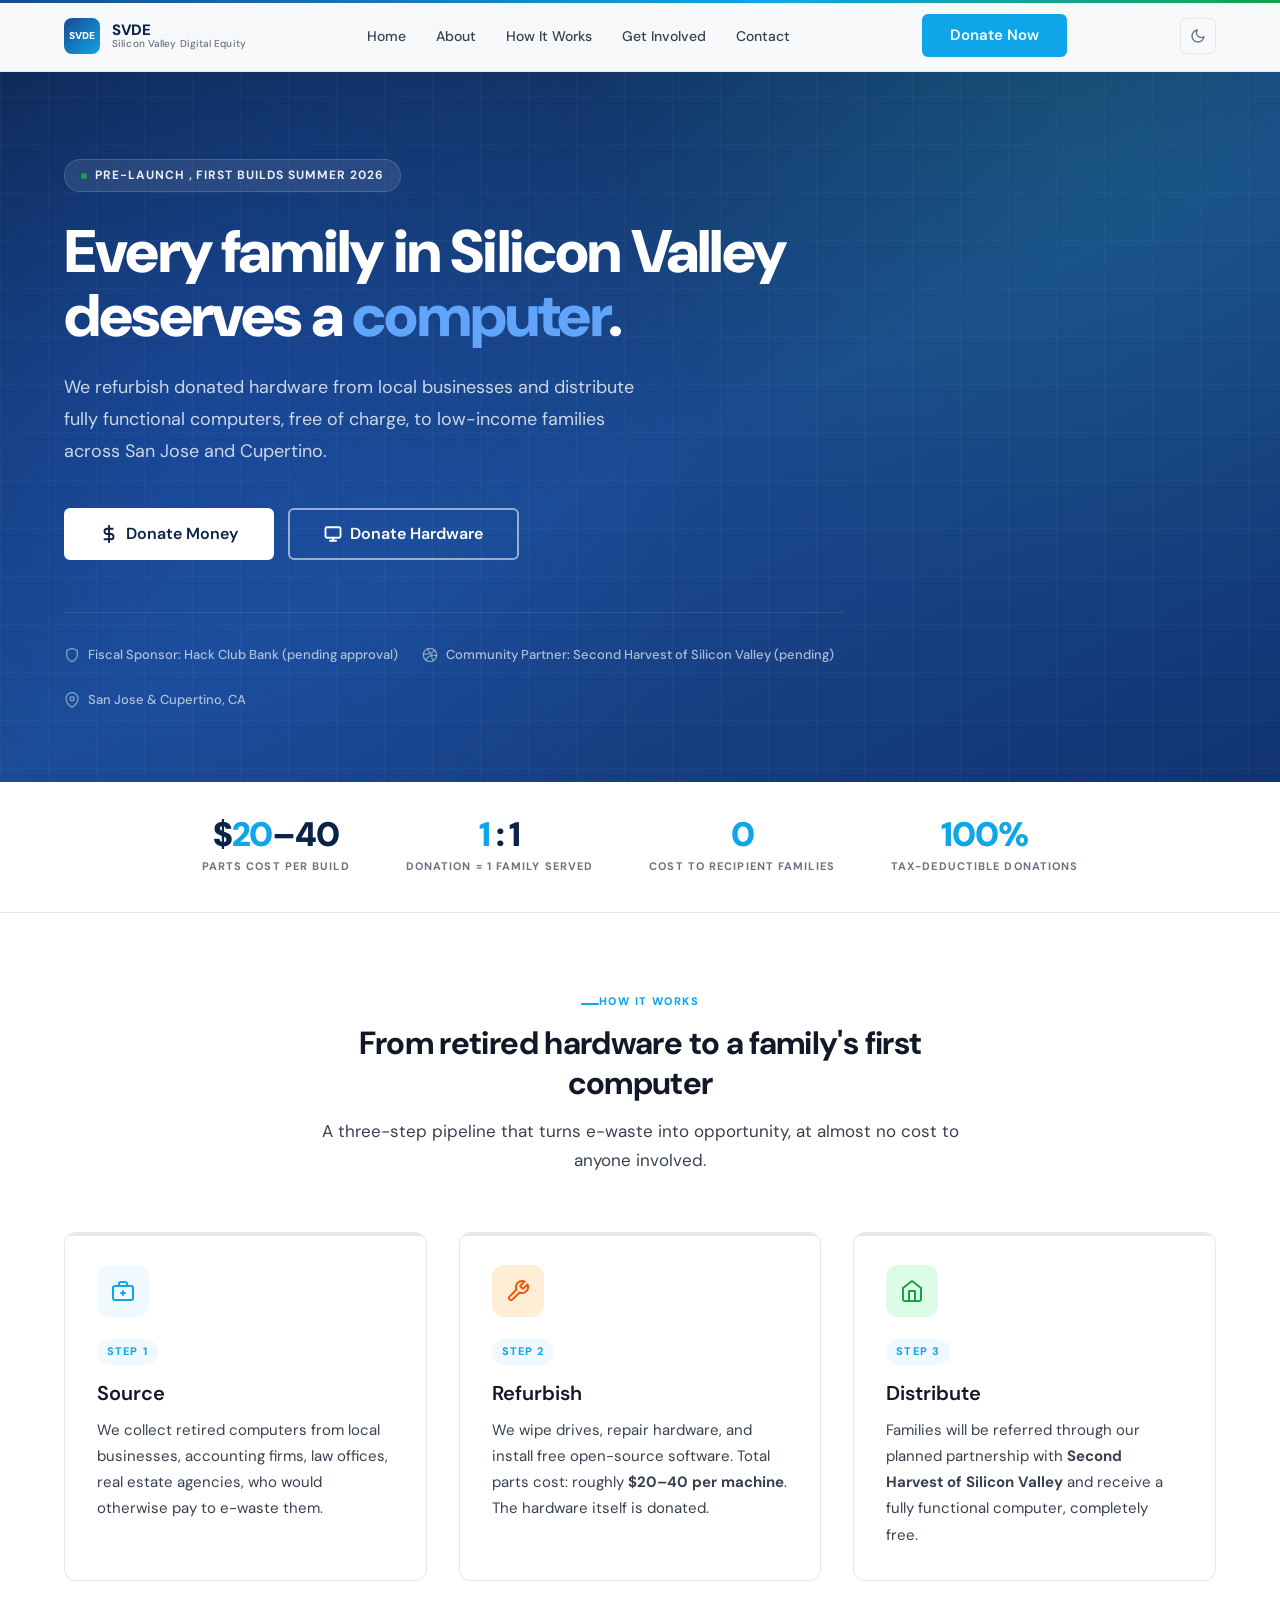
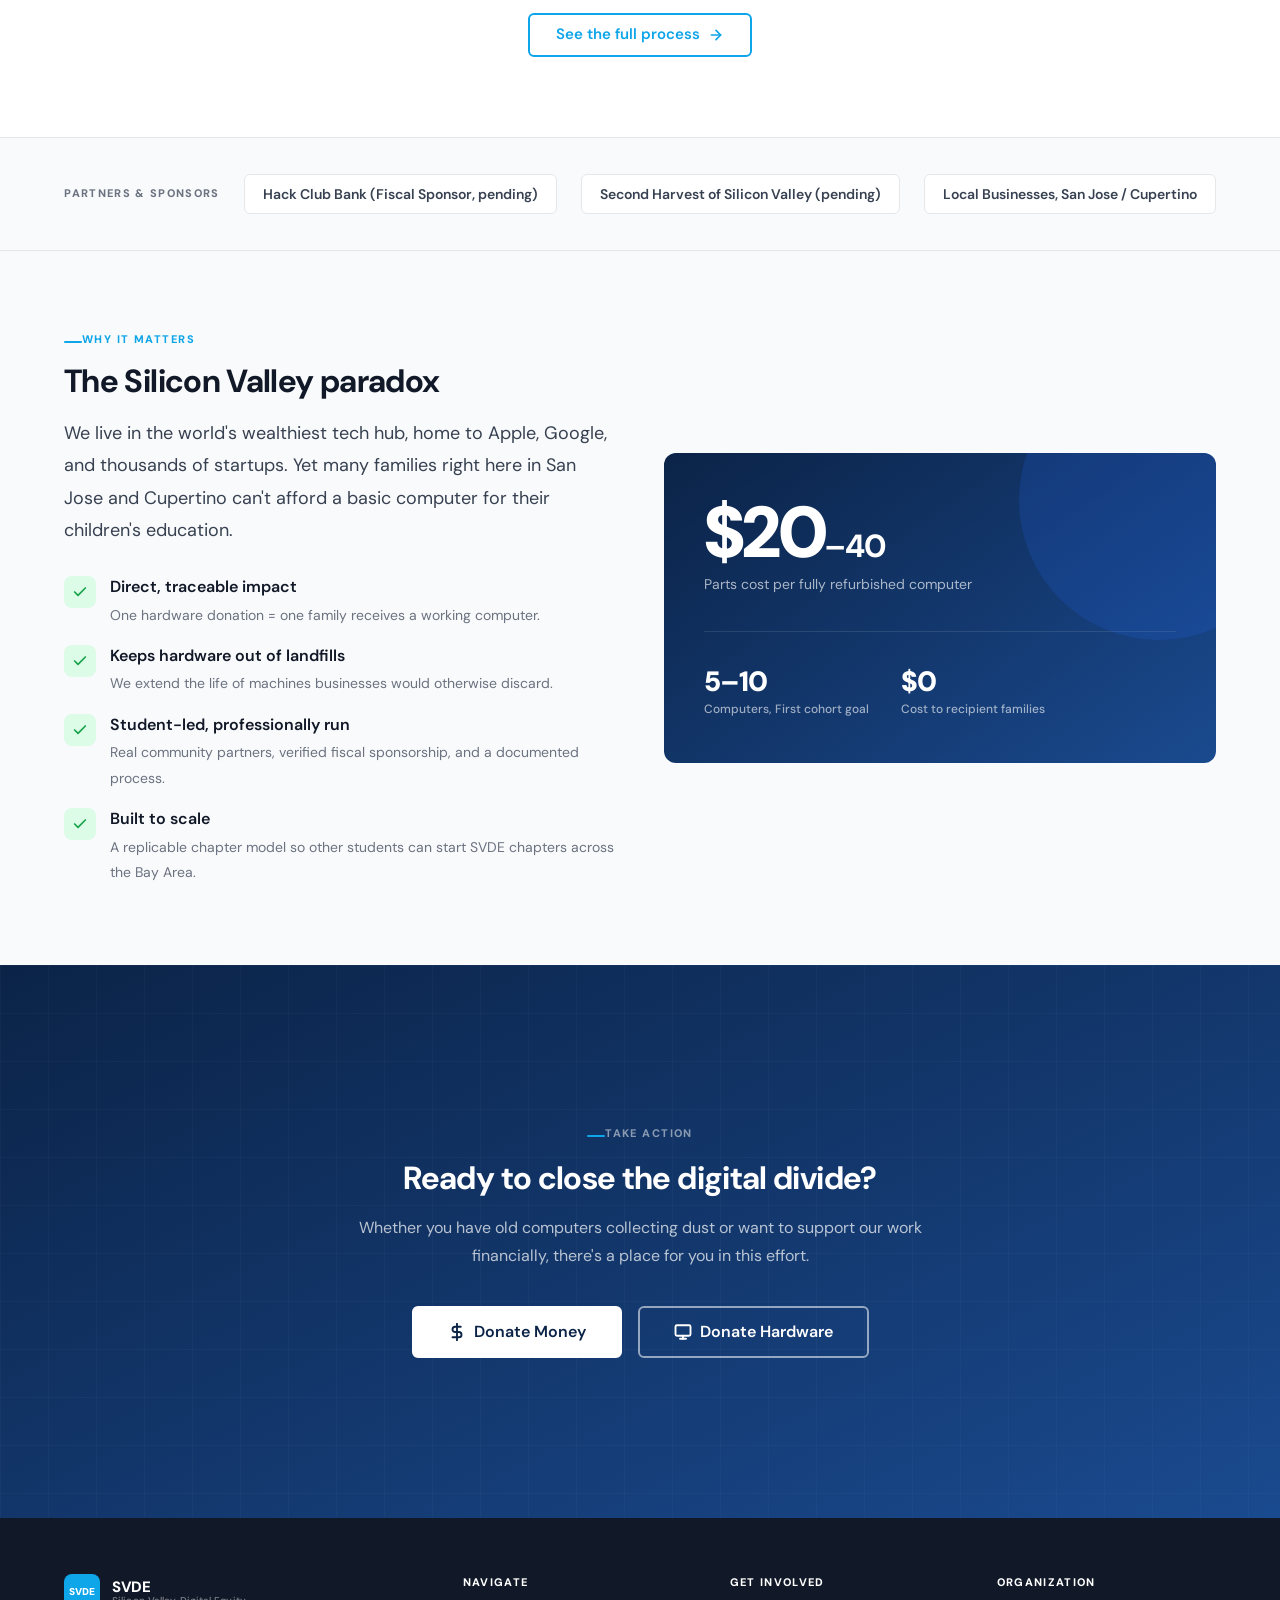
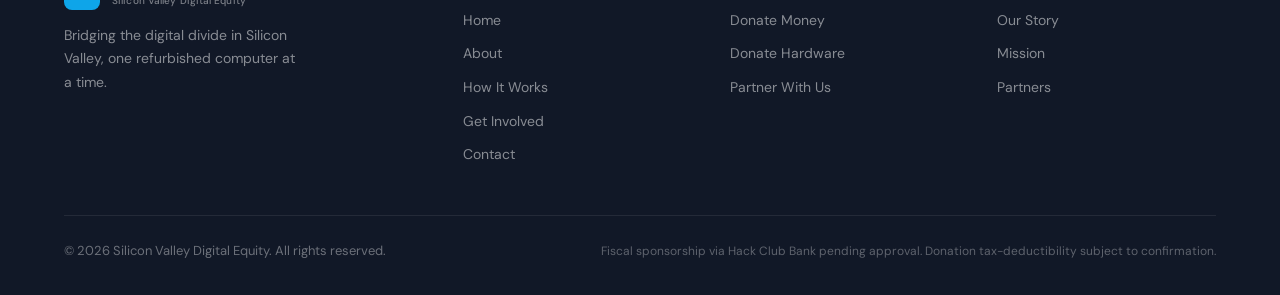
==== commit 44726d1b: "Remove .html extensions from all internal links Enables clean URLs (e.g. /about instead of /about.ht" ====
--- a/index.html
+++ b/index.html
@@ -13,7 +13,7 @@
   <nav class="nav" role="navigation" aria-label="Main navigation">
     <div class="container">
       <div class="nav-inner">
-        <a href="index.html" class="nav-logo" aria-label="SVDE Home">
+        <a href="/" class="nav-logo" aria-label="SVDE Home">
           <div class="nav-logo-mark" aria-hidden="true">SVDE</div>
           <div class="nav-logo-text">
             <span class="nav-logo-abbr">SVDE</span>
@@ -22,14 +22,14 @@
         </a>
 
         <ul class="nav-links" role="list">
-          <li><a href="index.html"        class="nav-link">Home</a></li>
-          <li><a href="about.html"        class="nav-link">About</a></li>
-          <li><a href="how-it-works.html" class="nav-link">How It Works</a></li>
-          <li><a href="get-involved.html" class="nav-link">Get Involved</a></li>
-          <li><a href="contact.html"      class="nav-link">Contact</a></li>
+          <li><a href="/"        class="nav-link">Home</a></li>
+          <li><a href="about"        class="nav-link">About</a></li>
+          <li><a href="how-it-works" class="nav-link">How It Works</a></li>
+          <li><a href="get-involved" class="nav-link">Get Involved</a></li>
+          <li><a href="contact"      class="nav-link">Contact</a></li>
         </ul>
 
-        <a href="get-involved.html#donate-money" class="btn btn-primary nav-cta" aria-label="Donate now">
+        <a href="get-involved#donate-money" class="btn btn-primary nav-cta" aria-label="Donate now">
           Donate Now
         </a>
 
@@ -45,12 +45,12 @@
 
       <!-- Mobile nav -->
       <div class="nav-mobile" role="menu">
-        <a href="index.html"        class="nav-link" role="menuitem">Home</a>
-        <a href="about.html"        class="nav-link" role="menuitem">About</a>
-        <a href="how-it-works.html" class="nav-link" role="menuitem">How It Works</a>
-        <a href="get-involved.html" class="nav-link" role="menuitem">Get Involved</a>
-        <a href="contact.html"      class="nav-link" role="menuitem">Contact</a>
-        <a href="get-involved.html#donate-money" class="btn btn-primary">Donate Now</a>
+        <a href="/"        class="nav-link" role="menuitem">Home</a>
+        <a href="about"        class="nav-link" role="menuitem">About</a>
+        <a href="how-it-works" class="nav-link" role="menuitem">How It Works</a>
+        <a href="get-involved" class="nav-link" role="menuitem">Get Involved</a>
+        <a href="contact"      class="nav-link" role="menuitem">Contact</a>
+        <a href="get-involved#donate-money" class="btn btn-primary">Donate Now</a>
       </div>
     </div>
   </nav>
@@ -77,12 +77,12 @@
         </p>
 
         <div class="hero-actions">
-          <a href="get-involved.html#donate-money"    class="btn btn-white btn-lg">
+          <a href="get-involved#donate-money"    class="btn btn-white btn-lg">
             <!-- $ icon -->
             <svg width="18" height="18" viewBox="0 0 24 24" fill="none" stroke="currentColor" stroke-width="2.5" stroke-linecap="round" stroke-linejoin="round" aria-hidden="true"><line x1="12" y1="1" x2="12" y2="23"/><path d="M17 5H9.5a3.5 3.5 0 0 0 0 7h5a3.5 3.5 0 0 1 0 7H6"/></svg>
             Donate Money
           </a>
-          <a href="contact.html" class="btn btn-outline-white btn-lg">
+          <a href="contact" class="btn btn-outline-white btn-lg">
             <!-- Monitor icon -->
             <svg width="18" height="18" viewBox="0 0 24 24" fill="none" stroke="currentColor" stroke-width="2.5" stroke-linecap="round" stroke-linejoin="round" aria-hidden="true"><rect x="2" y="3" width="20" height="14" rx="2"/><line x1="8" y1="21" x2="16" y2="21"/><line x1="12" y1="17" x2="12" y2="21"/></svg>
             Donate Hardware
@@ -192,7 +192,7 @@
       </div>
 
       <div class="text-center mt-4">
-        <a href="how-it-works.html" class="btn btn-secondary">
+        <a href="how-it-works" class="btn btn-secondary">
           See the full process
           <svg width="16" height="16" viewBox="0 0 24 24" fill="none" stroke="currentColor" stroke-width="2.5" stroke-linecap="round" stroke-linejoin="round" aria-hidden="true"><line x1="5" y1="12" x2="19" y2="12"/><polyline points="12 5 19 12 12 19"/></svg>
         </a>
@@ -297,11 +297,11 @@
           financially, there's a place for you in this effort.
         </p>
         <div class="cta-actions">
-          <a href="get-involved.html#donate-money" class="btn btn-white btn-lg">
+          <a href="get-involved#donate-money" class="btn btn-white btn-lg">
             <svg width="18" height="18" viewBox="0 0 24 24" fill="none" stroke="currentColor" stroke-width="2.5" stroke-linecap="round" stroke-linejoin="round" aria-hidden="true"><line x1="12" y1="1" x2="12" y2="23"/><path d="M17 5H9.5a3.5 3.5 0 0 0 0 7h5a3.5 3.5 0 0 1 0 7H6"/></svg>
             Donate Money
           </a>
-          <a href="contact.html" class="btn btn-outline-white btn-lg">
+          <a href="contact" class="btn btn-outline-white btn-lg">
             <svg width="18" height="18" viewBox="0 0 24 24" fill="none" stroke="currentColor" stroke-width="2.5" stroke-linecap="round" stroke-linejoin="round" aria-hidden="true"><rect x="2" y="3" width="20" height="14" rx="2"/><line x1="8" y1="21" x2="16" y2="21"/><line x1="12" y1="17" x2="12" y2="21"/></svg>
             Donate Hardware
           </a>
@@ -316,7 +316,7 @@
       <div class="footer-inner">
 
         <div class="footer-brand">
-          <a href="index.html" class="nav-logo" aria-label="SVDE Home">
+          <a href="/" class="nav-logo" aria-label="SVDE Home">
             <div class="nav-logo-mark" aria-hidden="true">SVDE</div>
             <div class="nav-logo-text">
               <span class="nav-logo-abbr">SVDE</span>
@@ -332,29 +332,29 @@
         <div class="footer-col">
           <h4>Navigate</h4>
           <ul class="footer-links" role="list">
-            <li><a href="index.html">Home</a></li>
-            <li><a href="about.html">About</a></li>
-            <li><a href="how-it-works.html">How It Works</a></li>
-            <li><a href="get-involved.html">Get Involved</a></li>
-            <li><a href="contact.html">Contact</a></li>
+            <li><a href="/">Home</a></li>
+            <li><a href="about">About</a></li>
+            <li><a href="how-it-works">How It Works</a></li>
+            <li><a href="get-involved">Get Involved</a></li>
+            <li><a href="contact">Contact</a></li>
           </ul>
         </div>
 
         <div class="footer-col">
           <h4>Get Involved</h4>
           <ul class="footer-links" role="list">
-            <li><a href="get-involved.html#donate-money">Donate Money</a></li>
-            <li><a href="contact.html">Donate Hardware</a></li>
-            <li><a href="get-involved.html">Partner With Us</a></li>
+            <li><a href="get-involved#donate-money">Donate Money</a></li>
+            <li><a href="contact">Donate Hardware</a></li>
+            <li><a href="get-involved">Partner With Us</a></li>
           </ul>
         </div>
 
         <div class="footer-col">
           <h4>Organization</h4>
           <ul class="footer-links" role="list">
-            <li><a href="about.html">Our Story</a></li>
-            <li><a href="about.html#mission">Mission</a></li>
-            <li><a href="about.html#partners">Partners</a></li>
+            <li><a href="about">Our Story</a></li>
+            <li><a href="about#mission">Mission</a></li>
+            <li><a href="about#partners">Partners</a></li>
           </ul>
         </div>
 
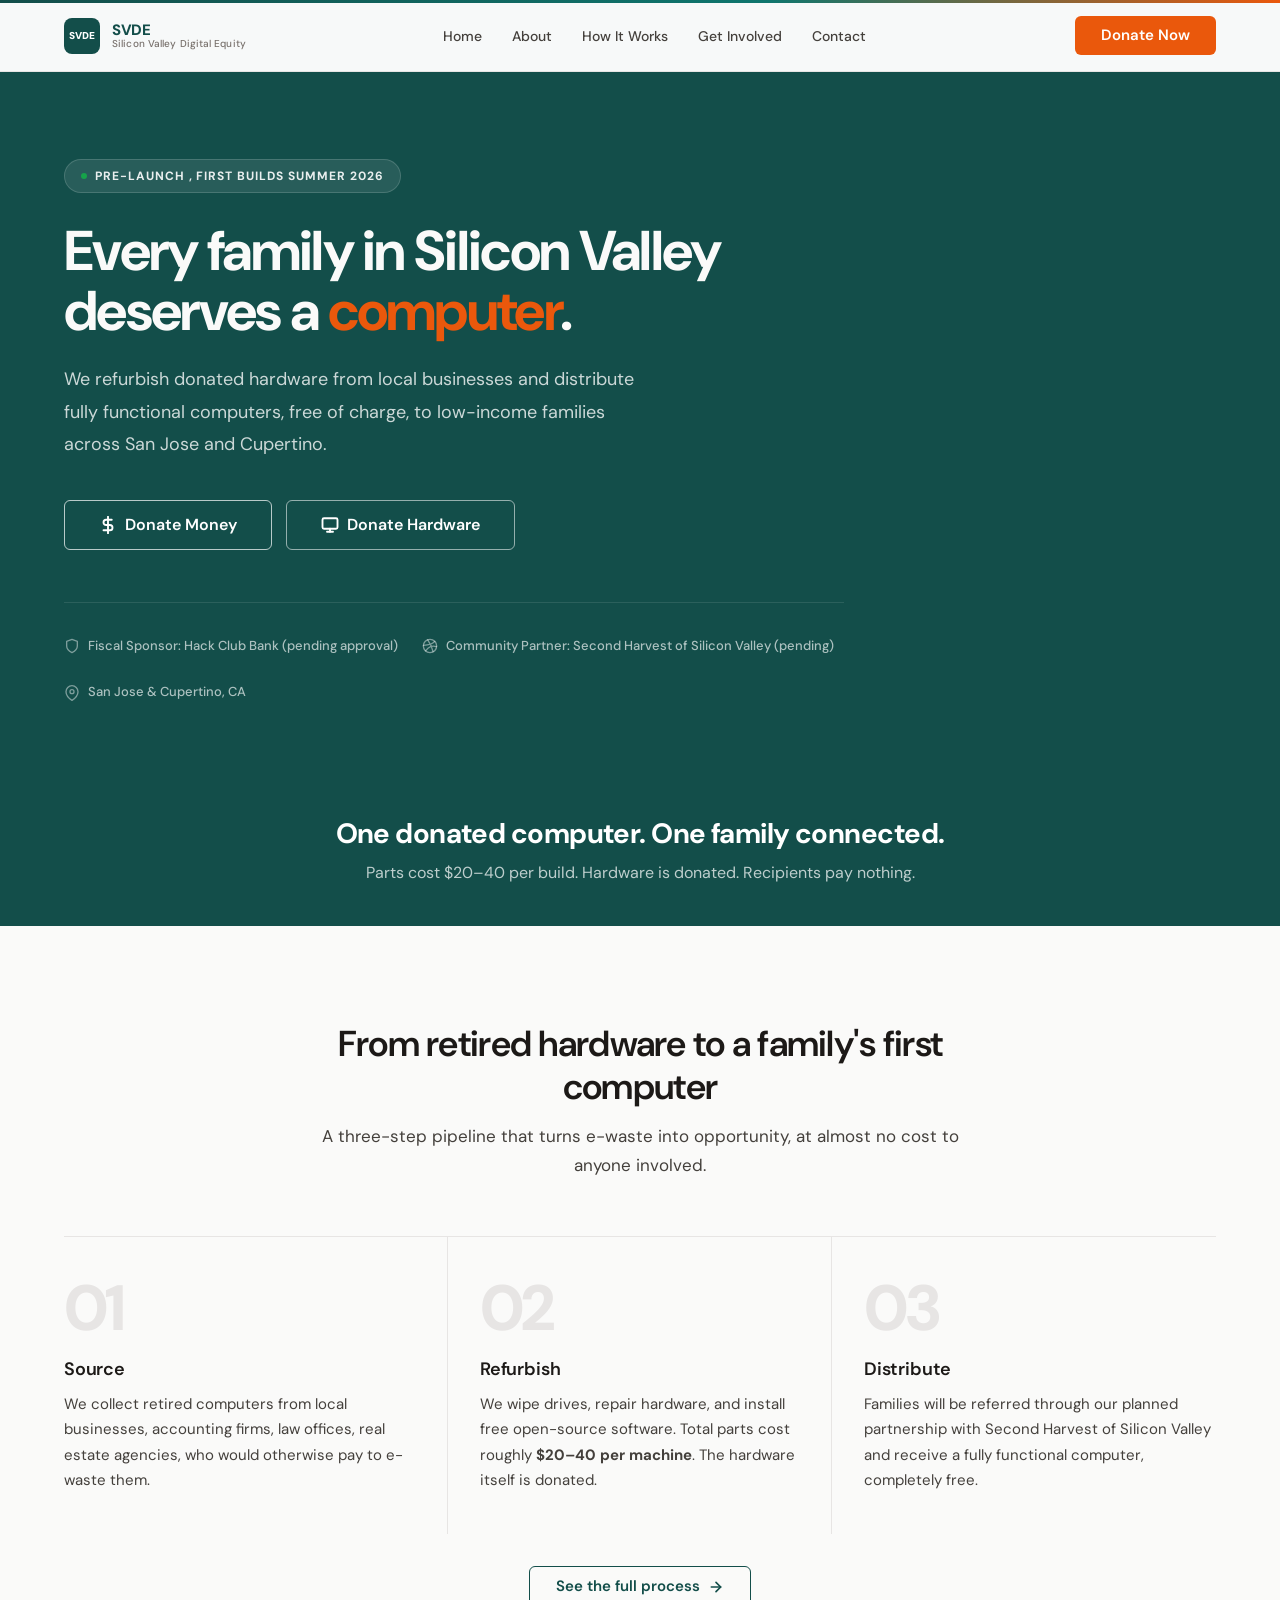
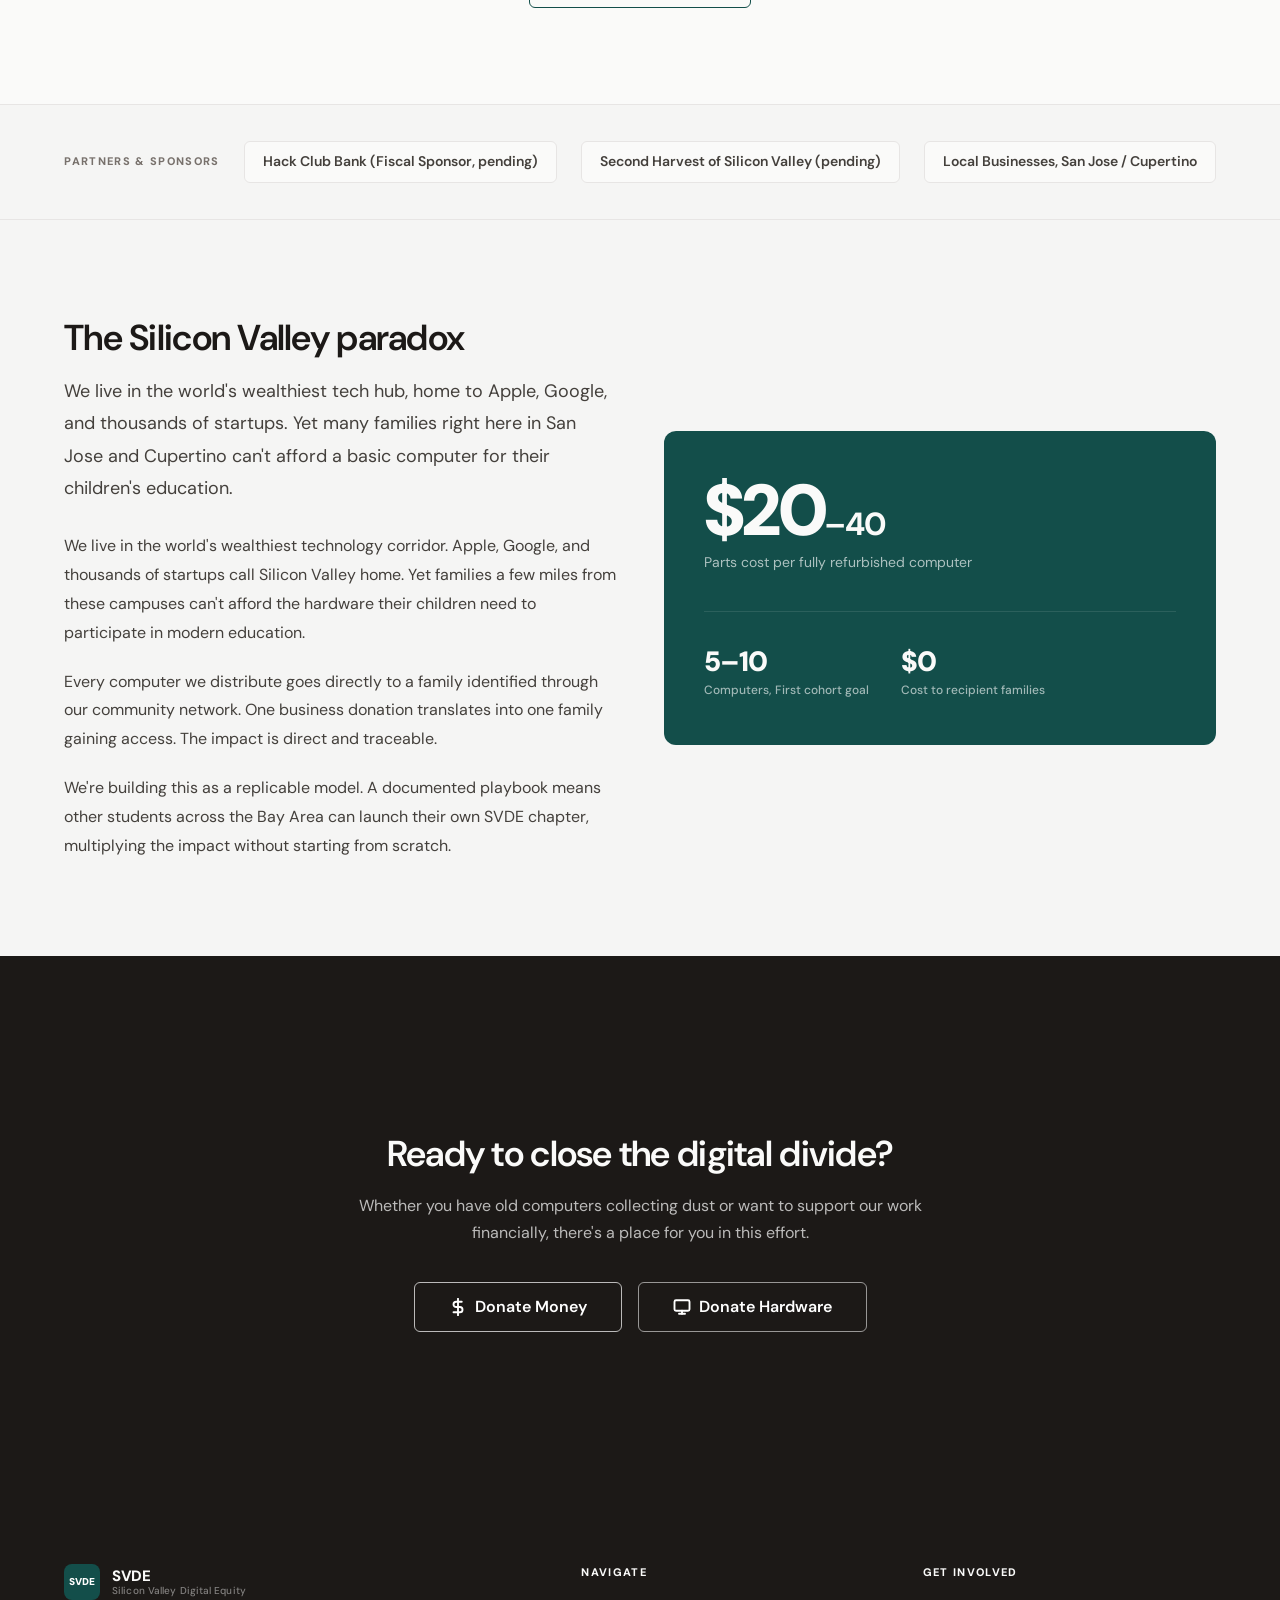
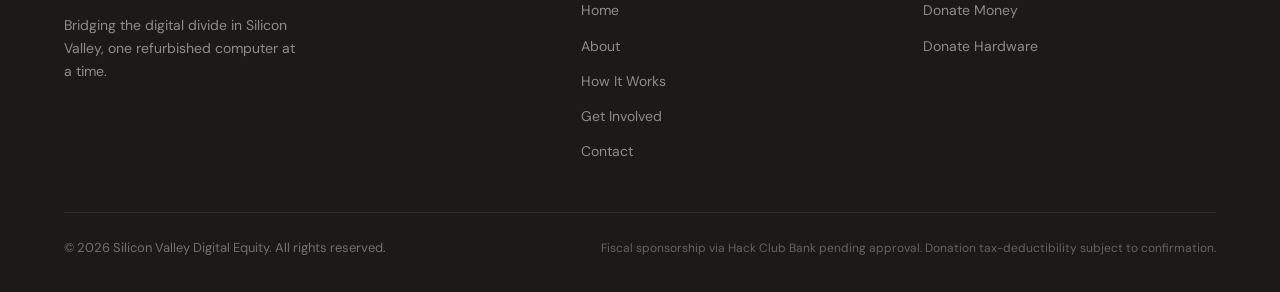
==== commit 441d0a1c: "Visual redesign: teal palette, flat hero, typographic steps, prose impact Co-Authored-By: Claude Son" ====
--- a/index.html
+++ b/index.html
@@ -33,11 +33,6 @@
           Donate Now
         </a>
 
-        <button class="nav-theme-toggle" aria-label="Switch to dark mode" title="Toggle dark mode">
-          <svg class="icon-moon" width="16" height="16" viewBox="0 0 24 24" fill="none" stroke="currentColor" stroke-width="2" stroke-linecap="round" stroke-linejoin="round" aria-hidden="true"><path d="M21 12.79A9 9 0 1 1 11.21 3 7 7 0 0 0 21 12.79z"/></svg>
-          <svg class="icon-sun"  width="16" height="16" viewBox="0 0 24 24" fill="none" stroke="currentColor" stroke-width="2" stroke-linecap="round" stroke-linejoin="round" aria-hidden="true"><circle cx="12" cy="12" r="5"/><line x1="12" y1="1" x2="12" y2="3"/><line x1="12" y1="21" x2="12" y2="23"/><line x1="4.22" y1="4.22" x2="5.64" y2="5.64"/><line x1="18.36" y1="18.36" x2="19.78" y2="19.78"/><line x1="1" y1="12" x2="3" y2="12"/><line x1="21" y1="12" x2="23" y2="12"/><line x1="4.22" y1="19.78" x2="5.64" y2="18.36"/><line x1="18.36" y1="5.64" x2="19.78" y2="4.22"/></svg>
-        </button>
-
         <button class="nav-hamburger" aria-label="Open menu" aria-expanded="false">
           <span></span><span></span><span></span>
         </button>
@@ -108,26 +103,12 @@
     </div>
   </section>
 
-  <!-- ── Stats Bar ────────────────────────────────────────── -->
-  <section class="stats-bar" aria-label="Impact statistics">
-    <div class="container">
-      <div class="stats-bar-inner">
-        <div class="stat-item fade-up">
-          <div class="stat-value">$<span class="accent">20</span>&ndash;40</div>
-          <div class="stat-label">Parts cost per build</div>
-        </div>
-        <div class="stat-item fade-up">
-          <div class="stat-value"><span class="accent">1</span> : 1</div>
-          <div class="stat-label">Donation = 1 family served</div>
-        </div>
-        <div class="stat-item fade-up">
-          <div class="stat-value"><span class="accent">0</span></div>
-          <div class="stat-label">Cost to recipient families</div>
-        </div>
-        <div class="stat-item fade-up">
-          <div class="stat-value"><span class="accent">100%</span></div>
-          <div class="stat-label">Tax-deductible donations</div>
-        </div>
+  <!-- ── Statement Bar ──────────────────────────────────────── -->
+  <section class="statement-bar">
+    <div class="container">
+      <div class="statement-inner">
+        <p class="statement-headline">One donated computer. One family connected.</p>
+        <p class="statement-sub">Parts cost $20–40 per build. Hardware is donated. Recipients pay nothing.</p>
       </div>
     </div>
   </section>
@@ -137,7 +118,6 @@
     <div class="container">
 
       <div class="section-header fade-up">
-        <span class="eyebrow">How It Works</span>
         <h2 id="hiw-heading">From retired hardware to a family's first computer</h2>
         <p>
           A three-step pipeline that turns e-waste into opportunity, at almost no cost
@@ -145,50 +125,22 @@
         </p>
       </div>
 
-      <div class="grid-3">
-
-        <div class="card fade-up">
-          <div class="card-icon card-icon-blue" aria-hidden="true">
-            <!-- Building icon -->
-            <svg width="24" height="24" viewBox="0 0 24 24" fill="none" stroke="currentColor" stroke-width="2" stroke-linecap="round" stroke-linejoin="round"><rect x="2" y="7" width="20" height="14" rx="2"/><path d="M16 7V5a2 2 0 0 0-2-2h-4a2 2 0 0 0-2 2v2"/><line x1="12" y1="12" x2="12" y2="16"/><line x1="10" y1="14" x2="14" y2="14"/></svg>
-          </div>
-          <div class="step-tag">Step 1</div>
+      <div class="hiw-steps">
+        <div class="hiw-step">
+          <span class="hiw-num">01</span>
           <h3>Source</h3>
-          <p>
-            We collect retired computers from local businesses, accounting firms,
-            law offices, real estate agencies, who would otherwise pay to
-            e-waste them.
-          </p>
-        </div>
-
-        <div class="card fade-up">
-          <div class="card-icon card-icon-orange" aria-hidden="true">
-            <!-- Tool icon -->
-            <svg width="24" height="24" viewBox="0 0 24 24" fill="none" stroke="currentColor" stroke-width="2" stroke-linecap="round" stroke-linejoin="round"><path d="M14.7 6.3a1 1 0 0 0 0 1.4l1.6 1.6a1 1 0 0 0 1.4 0l3.77-3.77a6 6 0 0 1-7.94 7.94l-6.91 6.91a2.12 2.12 0 0 1-3-3l6.91-6.91a6 6 0 0 1 7.94-7.94l-3.76 3.76z"/></svg>
-          </div>
-          <div class="step-tag">Step 2</div>
+          <p>We collect retired computers from local businesses, accounting firms, law offices, real estate agencies, who would otherwise pay to e-waste them.</p>
+        </div>
+        <div class="hiw-step">
+          <span class="hiw-num">02</span>
           <h3>Refurbish</h3>
-          <p>
-            We wipe drives, repair hardware, and install free open-source software.
-            Total parts cost: roughly <strong>$20–40 per machine</strong>.
-            The hardware itself is donated.
-          </p>
-        </div>
-
-        <div class="card fade-up">
-          <div class="card-icon card-icon-green" aria-hidden="true">
-            <!-- Heart + home icon -->
-            <svg width="24" height="24" viewBox="0 0 24 24" fill="none" stroke="currentColor" stroke-width="2" stroke-linecap="round" stroke-linejoin="round"><path d="M3 9l9-7 9 7v11a2 2 0 0 1-2 2H5a2 2 0 0 1-2-2z"/><polyline points="9 22 9 12 15 12 15 22"/></svg>
-          </div>
-          <div class="step-tag">Step 3</div>
+          <p>We wipe drives, repair hardware, and install free open-source software. Total parts cost roughly <strong>$20–40 per machine</strong>. The hardware itself is donated.</p>
+        </div>
+        <div class="hiw-step">
+          <span class="hiw-num">03</span>
           <h3>Distribute</h3>
-          <p>
-            Families will be referred through our planned partnership with
-            <strong>Second Harvest of Silicon Valley</strong> and receive a
-            fully functional computer, completely free.
-          </p>
-        </div>
-
+          <p>Families will be referred through our planned partnership with Second Harvest of Silicon Valley and receive a fully functional computer, completely free.</p>
+        </div>
       </div>
 
       <div class="text-center mt-4">
@@ -219,7 +171,6 @@
       <div class="impact-grid">
 
         <div class="impact-content fade-up">
-          <span class="eyebrow" style="display:block;margin-bottom:.75rem;">Why It Matters</span>
           <h2 id="impact-heading">The Silicon Valley paradox</h2>
           <p class="lead">
             We live in the world's wealthiest tech hub, home to Apple, Google, and
@@ -227,43 +178,10 @@
             Cupertino can't afford a basic computer for their children's education.
           </p>
 
-          <div class="impact-items">
-            <div class="impact-item">
-              <div class="impact-item-icon" aria-hidden="true">
-                <svg width="16" height="16" viewBox="0 0 24 24" fill="none" stroke="currentColor" stroke-width="2.5" stroke-linecap="round" stroke-linejoin="round"><polyline points="20 6 9 17 4 12"/></svg>
-              </div>
-              <div class="impact-item-text">
-                <strong>Direct, traceable impact</strong>
-                <span>One hardware donation = one family receives a working computer.</span>
-              </div>
-            </div>
-            <div class="impact-item">
-              <div class="impact-item-icon" aria-hidden="true">
-                <svg width="16" height="16" viewBox="0 0 24 24" fill="none" stroke="currentColor" stroke-width="2.5" stroke-linecap="round" stroke-linejoin="round"><polyline points="20 6 9 17 4 12"/></svg>
-              </div>
-              <div class="impact-item-text">
-                <strong>Keeps hardware out of landfills</strong>
-                <span>We extend the life of machines businesses would otherwise discard.</span>
-              </div>
-            </div>
-            <div class="impact-item">
-              <div class="impact-item-icon" aria-hidden="true">
-                <svg width="16" height="16" viewBox="0 0 24 24" fill="none" stroke="currentColor" stroke-width="2.5" stroke-linecap="round" stroke-linejoin="round"><polyline points="20 6 9 17 4 12"/></svg>
-              </div>
-              <div class="impact-item-text">
-                <strong>Student-led, professionally run</strong>
-                <span>Real community partners, verified fiscal sponsorship, and a documented process.</span>
-              </div>
-            </div>
-            <div class="impact-item">
-              <div class="impact-item-icon" aria-hidden="true">
-                <svg width="16" height="16" viewBox="0 0 24 24" fill="none" stroke="currentColor" stroke-width="2.5" stroke-linecap="round" stroke-linejoin="round"><polyline points="20 6 9 17 4 12"/></svg>
-              </div>
-              <div class="impact-item-text">
-                <strong>Built to scale</strong>
-                <span>A replicable chapter model so other students can start SVDE chapters across the Bay Area.</span>
-              </div>
-            </div>
+          <div class="impact-prose">
+            <p>We live in the world's wealthiest technology corridor. Apple, Google, and thousands of startups call Silicon Valley home. Yet families a few miles from these campuses can't afford the hardware their children need to participate in modern education.</p>
+            <p>Every computer we distribute goes directly to a family identified through our community network. One business donation translates into one family gaining access. The impact is direct and traceable.</p>
+            <p>We're building this as a replicable model. A documented playbook means other students across the Bay Area can launch their own SVDE chapter, multiplying the impact without starting from scratch.</p>
           </div>
         </div>
 
@@ -290,7 +208,6 @@
   <section class="cta-section section" aria-labelledby="cta-heading">
     <div class="container">
       <div class="cta-inner">
-        <span class="eyebrow">Take Action</span>
         <h2 id="cta-heading">Ready to close the digital divide?</h2>
         <p>
           Whether you have old computers collecting dust or want to support our work
@@ -345,16 +262,6 @@
           <ul class="footer-links" role="list">
             <li><a href="get-involved#donate-money">Donate Money</a></li>
             <li><a href="contact">Donate Hardware</a></li>
-            <li><a href="get-involved">Partner With Us</a></li>
-          </ul>
-        </div>
-
-        <div class="footer-col">
-          <h4>Organization</h4>
-          <ul class="footer-links" role="list">
-            <li><a href="about">Our Story</a></li>
-            <li><a href="about#mission">Mission</a></li>
-            <li><a href="about#partners">Partners</a></li>
           </ul>
         </div>
 
--- a/styles.css
+++ b/styles.css
@@ -8,31 +8,31 @@
 
 /* ── Brand Colors ───────────────────────────────────────────── */
 /*
-   SVDE Brand Palette
-   Primary:  #1a4a8f  — deep navy-blue (trust, technology, institutional)
-   Accent:   #0ea5e9  — sky blue (modern, approachable, distinct from primary)
-   Impact:   #16a34a  — green (reserved for success, impact, and positive outcomes)
-   Neutral:  white + ink
+   SVDE Brand Palette — Teal + Burnt Orange
+   Primary:  #134E4A  — deep teal (trust, community, brand)
+   Accent:   #0F766E  — mid teal (highlights, hover states)
+   CTA:      #EA580C  — burnt orange (buttons, emphasis)
+   Impact:   #16a34a  — green (reserved for success, impact)
 */
 
 /* ── Variables ─────────────────────────────────────────────── */
 :root {
-  --navy:        #0b2347;          /* brand: darkest blue — hero/header backgrounds  */
-  --blue:        #1a4a8f;          /* brand primary — buttons, nav logo, step numbers */
-  --blue-bright: #0ea5e9;          /* brand accent — highlights, links, hover states  */
-  --blue-light:  #bae6fd;          /* accent tint border */
-  --blue-pale:   #f0f9ff;          /* accent tint background */
-  --green:       #16a34a;          /* impact green — success, stats, checkmarks */
+  --navy:        #134E4A;          /* brand: deep teal — hero/header backgrounds  */
+  --blue:        #134E4A;          /* alias — backward compat */
+  --blue-bright: #0F766E;          /* brand accent — mid teal */
+  --blue-light:  #5EEAD4;          /* teal-300 */
+  --blue-pale:   #F0FDFA;          /* teal-50 */
+  --green:       #16a34a;
   --green-light: #dcfce7;
-  --orange:      #ea580c;
-  --orange-light:#ffedd5;
-
-  --ink:         #111827;
-  --ink-light:   #374151;
-  --muted:       #6b7280;
-  --border:      #e5e7eb;
-  --surface:     #f9fafb;
-  --white:       #ffffff;
+  --orange:      #EA580C;
+  --orange-light:#FFF7ED;
+
+  --ink:         #1C1917;
+  --ink-light:   #44403C;
+  --muted:       #78716C;
+  --border:      #E7E5E4;
+  --surface:     #F5F5F4;
+  --white:       #FAFAF9;
 
   --font: 'DM Sans', system-ui, -apple-system, BlinkMacSystemFont, 'Segoe UI', Helvetica, Arial, sans-serif;
 
@@ -50,19 +50,19 @@
 /* ── Reset ──────────────────────────────────────────────────── */
 *, *::before, *::after { box-sizing: border-box; margin: 0; padding: 0; }
 html  { scroll-behavior: smooth; font-size: 16px; }
-body  { font-family: var(--font); color: var(--ink); background: var(--white); line-height: 1.6; -webkit-font-smoothing: antialiased; }
+body  { font-family: var(--font); font-size: 16px; color: var(--ink); background: #FAFAF9; line-height: 1.7; -webkit-font-smoothing: antialiased; }
 img   { max-width: 100%; display: block; }
 a     { color: inherit; text-decoration: none; }
 ul    { list-style: none; }
 button { font-family: var(--font); }
 
 /* ── Typography ─────────────────────────────────────────────── */
-h1 { font-size: clamp(1.875rem, 3.5vw, 2.5rem); font-weight: 800; line-height: 1.2; letter-spacing: -0.025em; }
-h2 { font-size: clamp(1.5rem, 2.5vw, 2rem);     font-weight: 700; line-height: 1.25; letter-spacing: -0.02em; }
-h3 { font-size: 1.25rem;  font-weight: 600; line-height: 1.4; }
+h1 { font-size: clamp(2.5rem, 5vw, 3.5rem); font-weight: 700; line-height: 1.1; letter-spacing: -0.03em; }
+h2 { font-size: clamp(1.75rem, 3vw, 2.25rem); font-weight: 600; line-height: 1.2; letter-spacing: -0.02em; }
+h3 { font-size: 1.25rem; font-weight: 600; line-height: 1.4; }
 h4 { font-size: 0.9375rem; font-weight: 700; line-height: 1.5; }
 
-p  { line-height: 1.75; color: var(--ink-light); }
+p  { line-height: 1.7; color: var(--ink-light); }
 
 .lead {
   font-size: 1.125rem;
@@ -80,15 +80,6 @@
   align-items: center;
   gap: 0.5rem;
 }
-.eyebrow::before {
-  content: '';
-  display: inline-block;
-  width: 18px;
-  height: 2px;
-  background: var(--blue-bright);
-  border-radius: 2px;
-  flex-shrink: 0;
-}
 
 /* ── Layout ─────────────────────────────────────────────────── */
 .container {
@@ -97,15 +88,14 @@
   padding: 0 1.5rem;
 }
 
-.section { padding: 5rem 0; }
-.section-sm { padding: 3rem 0; }
+.section { padding: 6rem 0; }
+.section-sm { padding: 4rem 0; }
 
 .section-header {
   max-width: 640px;
   margin: 0 auto 3.5rem;
   text-align: center;
 }
-.section-header .eyebrow { display: block; margin-bottom: 0.75rem; }
 .section-header h2       { margin-bottom: 0.875rem; }
 .section-header p        { font-size: 1.0625rem; }
 
@@ -118,7 +108,7 @@
   align-items: center;
   gap: 0.5rem;
   padding: 0.75rem 1.625rem;
-  border-radius: var(--radius-sm);
+  border-radius: 6px;
   font-size: 0.9375rem;
   font-weight: 600;
   cursor: pointer;
@@ -132,59 +122,56 @@
 .btn-lg { padding: 0.9375rem 2.125rem; font-size: 1rem; }
 
 .btn-primary {
-  background: var(--blue-bright);
-  color: var(--white);
-  border-color: var(--blue-bright);
+  background: #EA580C;
+  color: white;
+  border: none;
+  border-radius: 6px;
 }
 .btn-primary:hover {
-  background: #1d4ed8;
-  border-color: #1d4ed8;
+  background: #C2410C;
   transform: translateY(-1px);
-  box-shadow: 0 4px 16px rgba(37,99,235,0.35);
+  box-shadow: 0 4px 16px rgba(234,88,12,0.3);
 }
 
 .btn-secondary {
   background: transparent;
-  color: var(--blue-bright);
-  border-color: var(--blue-bright);
+  color: #134E4A;
+  border: 1.5px solid #134E4A;
+  border-radius: 6px;
 }
 .btn-secondary:hover {
-  background: var(--blue-pale);
-  transform: translateY(-1px);
+  background: #F0FDFA;
 }
 
 .btn-white {
-  background: var(--white);
-  color: var(--navy);
-  border-color: var(--white);
+  background: transparent;
+  color: white;
+  border: 1.5px solid rgba(255,255,255,0.7);
+  border-radius: 6px;
 }
 .btn-white:hover {
-  background: var(--blue-pale);
-  transform: translateY(-1px);
-  box-shadow: 0 4px 20px rgba(255,255,255,0.25);
+  background: rgba(255,255,255,0.1);
+  border-color: white;
 }
 
 .btn-outline-white {
   background: transparent;
-  color: var(--white);
-  border-color: rgba(255,255,255,0.55);
+  color: white;
+  border: 1.5px solid rgba(255,255,255,0.55);
+  border-radius: 6px;
 }
 .btn-outline-white:hover {
   background: rgba(255,255,255,0.1);
-  border-color: var(--white);
+  border-color: white;
 }
 
 .btn-green {
-  background: var(--green);
-  color: var(--white);
-  border-color: var(--green);
-}
-.btn-green:hover {
-  background: #15803d;
-  border-color: #15803d;
-  transform: translateY(-1px);
-  box-shadow: 0 4px 16px rgba(22,163,74,0.35);
-}
+  background: #16a34a;
+  color: white;
+  border: none;
+  border-radius: 6px;
+}
+.btn-green:hover { background: #15803d; }
 
 /* ── Navigation ─────────────────────────────────────────────── */
 .nav {
@@ -197,13 +184,13 @@
   border-bottom: 1px solid var(--border);
   transition: box-shadow var(--transition);
 }
-/* Thin accent bar at top of page — brand gradient */
+/* Thin accent bar at top of page */
 .nav::before {
   content: '';
   position: absolute;
   top: 0; left: 0; right: 0;
   height: 3px;
-  background: linear-gradient(90deg, #1a4a8f 0%, #0ea5e9 60%, #16a34a 100%);
+  background: linear-gradient(90deg, #134E4A 0%, #0F766E 60%, #EA580C 100%);
 }
 .nav.scrolled { box-shadow: var(--shadow); }
 
@@ -224,7 +211,7 @@
 
 .nav-logo-mark {
   width: 36px; height: 36px;
-  background: linear-gradient(135deg, #1a4a8f 0%, #0ea5e9 100%);
+  background: #134E4A;
   border-radius: 8px;
   display: flex; align-items: center; justify-content: center;
   font-size: 0.625rem; font-weight: 900;
@@ -287,25 +274,16 @@
 /* ── Page Header (inner pages) ──────────────────────────────── */
 .page-header {
   padding-top: var(--nav-h);
-  background: linear-gradient(155deg, #0b2347 0%, #1a4a8f 55%, #113372 100%);
+  background: #134E4A;
   color: var(--white);
   position: relative;
   overflow: hidden;
   clip-path: polygon(0 0, 100% 0, 100% calc(100% - 2.5rem), 0 100%);
   margin-bottom: 0.5rem;
 }
-.page-header::after {
-  content: '';
-  position: absolute; inset: 0;
-  background-image:
-    linear-gradient(rgba(255,255,255,0.025) 1px, transparent 1px),
-    linear-gradient(90deg, rgba(255,255,255,0.025) 1px, transparent 1px);
-  background-size: 48px 48px;
-  pointer-events: none;
-}
 .page-header-inner {
   position: relative; z-index: 1;
-  padding: 3.5rem 0 3rem;
+  padding: 4.5rem 0 3.5rem;
 }
 .page-header .eyebrow { color: rgba(255,255,255,0.55); display: block; margin-bottom: 0.875rem; }
 .page-header h1       { color: var(--white); margin-bottom: 0.875rem; }
@@ -324,27 +302,10 @@
 /* ── Hero ───────────────────────────────────────────────────── */
 .hero {
   padding-top: var(--nav-h);
-  background: linear-gradient(155deg, #0b2347 0%, #1a4a8f 55%, #113372 100%);
+  background: #134E4A;
   color: var(--white);
   position: relative;
   overflow: hidden;
-}
-.hero::before {
-  content: '';
-  position: absolute; inset: 0;
-  background:
-    radial-gradient(circle at 15% 55%, rgba(37,99,235,0.28) 0%, transparent 45%),
-    radial-gradient(circle at 85% 15%, rgba(22,163,74,0.15) 0%, transparent 40%);
-  pointer-events: none;
-}
-.hero::after {
-  content: '';
-  position: absolute; inset: 0;
-  background-image:
-    linear-gradient(rgba(255,255,255,0.03) 1px, transparent 1px),
-    linear-gradient(90deg, rgba(255,255,255,0.03) 1px, transparent 1px);
-  background-size: 48px 48px;
-  pointer-events: none;
 }
 
 .hero-inner {
@@ -371,14 +332,14 @@
 }
 
 .hero h1 {
-  font-size: clamp(2.5rem, 5vw, 3.75rem);
-  font-weight: 900;
+  font-size: clamp(3rem, 5.5vw, 3.5rem);
+  font-weight: 700;
   line-height: 1.07;
   letter-spacing: -0.03em;
   color: var(--white);
   margin-bottom: 1.375rem;
 }
-.hero h1 em { font-style: normal; color: #60a5fa; }
+.hero h1 em { font-style: normal; color: #EA580C; }
 
 .hero .lead {
   color: rgba(255,255,255,0.78);
@@ -401,7 +362,29 @@
 }
 .hero-trust-item svg { color: rgba(255,255,255,0.45); flex-shrink: 0; }
 
-/* ── Stats Bar ──────────────────────────────────────────────── */
+/* ── Statement Bar ──────────────────────────────────────────── */
+.statement-bar {
+  background: #134E4A;
+  padding: 2.5rem 0;
+}
+.statement-inner {
+  text-align: center;
+}
+.statement-headline {
+  font-size: clamp(1.25rem, 2.5vw, 1.75rem);
+  font-weight: 700;
+  color: #ffffff;
+  letter-spacing: -0.02em;
+  margin-bottom: 0.5rem;
+  line-height: 1.3;
+}
+.statement-sub {
+  font-size: 1rem;
+  color: rgba(255,255,255,0.72);
+  line-height: 1.6;
+}
+
+/* ── Stats Bar (how-it-works page) ─────────────────────────── */
 .stats-bar {
   background: var(--white);
   border-bottom: 1px solid var(--border);
@@ -424,9 +407,47 @@
   color: var(--muted); margin-top: 0.375rem;
 }
 
+/* ── How It Works — Typographic Steps ──────────────────────── */
+.hiw-steps {
+  display: grid;
+  grid-template-columns: repeat(3, 1fr);
+  gap: 0;
+  border-top: 1px solid var(--border);
+}
+.hiw-step {
+  padding: 2.5rem 2rem 2.5rem 0;
+  border-right: 1px solid var(--border);
+  position: relative;
+}
+.hiw-step:last-child { border-right: none; padding-right: 0; }
+.hiw-step:not(:first-child) { padding-left: 2rem; }
+.hiw-num {
+  display: block;
+  font-size: 4rem;
+  font-weight: 800;
+  color: var(--border);
+  line-height: 1;
+  letter-spacing: -0.04em;
+  margin-bottom: 1rem;
+}
+.hiw-step h3 {
+  font-size: 1.125rem;
+  font-weight: 600;
+  color: var(--ink);
+  margin-bottom: 0.625rem;
+  letter-spacing: -0.01em;
+}
+.hiw-step p { font-size: 0.9375rem; }
+@media (max-width: 768px) {
+  .hiw-steps { grid-template-columns: 1fr; }
+  .hiw-step { border-right: none; border-bottom: 1px solid var(--border); padding: 2rem 0; }
+  .hiw-step:last-child { border-bottom: none; }
+  .hiw-step:not(:first-child) { padding-left: 0; }
+}
+
 /* ── Cards ──────────────────────────────────────────────────── */
 .card {
-  background: var(--white);
+  background: var(--surface);
   border: 1px solid var(--border);
   border-radius: var(--radius);
   padding: 2rem;
@@ -544,30 +565,20 @@
 .impact-content h2   { margin-bottom: 1rem; }
 .impact-content .lead { margin-bottom: 1.75rem; }
 
-.impact-items { display: flex; flex-direction: column; gap: 1rem; }
-.impact-item  { display: flex; align-items: flex-start; gap: 0.875rem; }
-.impact-item-icon {
-  width: 32px; height: 32px; border-radius: 8px;
-  background: var(--green-light); color: var(--green);
-  display: flex; align-items: center; justify-content: center;
-  flex-shrink: 0; margin-top: 0.125rem;
-}
-.impact-item-text strong { display: block; font-weight: 600; color: var(--ink); margin-bottom: 0.1rem; }
-.impact-item-text span   { font-size: 0.875rem; color: var(--muted); }
+.impact-prose p {
+  font-size: 1rem;
+  line-height: 1.8;
+  color: var(--ink-light);
+  margin-bottom: 1.25rem;
+}
+.impact-prose p:last-child { margin-bottom: 0; }
 
 .impact-visual {
-  background: linear-gradient(145deg, #0b2347 0%, #1a4a8f 100%);
+  background: #134E4A;
   border-radius: var(--radius);
   padding: 2.75rem 2.5rem;
   color: var(--white);
   position: relative; overflow: hidden;
-}
-.impact-visual::before {
-  content: '';
-  position: absolute; top: -30%; right: -15%;
-  width: 280px; height: 280px;
-  border-radius: 50%;
-  background: rgba(37,99,235,0.18);
 }
 .impact-stat-big {
   font-size: 4.5rem; font-weight: 900;
@@ -592,17 +603,9 @@
 
 /* ── CTA Section ────────────────────────────────────────────── */
 .cta-section {
-  background: linear-gradient(155deg, #0b2347 0%, #1a4a8f 100%);
+  background: #1C1917;
   color: var(--white);
   position: relative; overflow: hidden;
-}
-.cta-section::before {
-  content: '';
-  position: absolute; inset: 0;
-  background-image:
-    linear-gradient(rgba(255,255,255,0.025) 1px, transparent 1px),
-    linear-gradient(90deg, rgba(255,255,255,0.025) 1px, transparent 1px);
-  background-size: 48px 48px;
 }
 .cta-inner {
   position: relative; z-index: 1;
@@ -651,12 +654,12 @@
 .founder-photo {
   width: 96px; height: 96px;
   border-radius: 50%;
-  background: linear-gradient(135deg, #1a4a8f 0%, #0ea5e9 100%);
+  background: #134E4A;
   border: 3px solid var(--blue-light);
   display: flex; align-items: center; justify-content: center;
   margin-bottom: 1.25rem;
   flex-shrink: 0;
-  box-shadow: 0 0 0 4px var(--blue-pale), 0 4px 16px rgba(14,165,233,0.25);
+  box-shadow: 0 0 0 4px var(--blue-pale), 0 4px 16px rgba(15,118,110,0.25);
 }
 .paradox-quote {
   border-left: 4px solid var(--blue-bright);
@@ -721,7 +724,7 @@
 input:focus, select:focus, textarea:focus {
   outline: none;
   border-color: var(--blue-bright);
-  box-shadow: 0 0 0 3px rgba(37,99,235,0.12);
+  box-shadow: 0 0 0 3px rgba(15,118,110,0.12);
 }
 input.error, select.error, textarea.error {
   border-color: #dc2626;
@@ -729,7 +732,7 @@
 }
 textarea { resize: vertical; min-height: 120px; }
 select {
-  background-image: url("data:image/svg+xml,%3Csvg xmlns='http://www.w3.org/2000/svg' width='12' height='12' viewBox='0 0 12 12'%3E%3Cpath fill='%236b7280' d='M6 8L1 3h10z'/%3E%3C/svg%3E");
+  background-image: url("data:image/svg+xml,%3Csvg xmlns='http://www.w3.org/2000/svg' width='12' height='12' viewBox='0 0 12 12'%3E%3Cpath fill='%2378716c' d='M6 8L1 3h10z'/%3E%3C/svg%3E");
   background-repeat: no-repeat;
   background-position: right 0.75rem center;
   padding-right: 2.25rem;
@@ -788,13 +791,13 @@
 }
 .footer-inner {
   display: grid;
-  grid-template-columns: 1.6fr repeat(3, 1fr);
+  grid-template-columns: 1.6fr repeat(2, 1fr);
   gap: 3rem;
   margin-bottom: 3rem;
 }
 .footer-brand .nav-logo-abbr { color: var(--white); }
 .footer-brand .nav-logo-full { color: rgba(255,255,255,0.45); }
-.footer-brand .nav-logo-mark { background: var(--blue-bright); }
+.footer-brand .nav-logo-mark { background: #134E4A; }
 .footer-tagline {
   font-size: 0.875rem; color: rgba(255,255,255,0.5);
   margin-top: 0.875rem; line-height: 1.65;
@@ -876,7 +879,6 @@
   .impact-grid { grid-template-columns: 1fr; }
   .footer-inner { grid-template-columns: 1fr 1fr; gap: 2rem; }
   .footer-bottom { flex-direction: column; text-align: center; }
-  .stats-bar-inner { gap: 2rem; }
   .form-row { grid-template-columns: 1fr; }
   .form-card { padding: 1.75rem; }
   .cta-actions { flex-direction: column; align-items: center; }
@@ -887,180 +889,3 @@
   .track-card { padding: 2rem 1.5rem; }
   .hero-trust { flex-direction: column; align-items: flex-start; gap: 0.75rem; }
 }
-
-/* ── Dark Mode Toggle Button ────────────────────────────────── */
-.nav-theme-toggle {
-  width: 36px; height: 36px;
-  border-radius: var(--radius-sm);
-  border: 1.5px solid var(--border);
-  background: transparent;
-  cursor: pointer;
-  display: flex; align-items: center; justify-content: center;
-  color: var(--muted);
-  transition: all var(--transition);
-  flex-shrink: 0;
-  margin-left: 0.375rem;
-}
-.nav-theme-toggle:hover {
-  background: var(--surface);
-  color: var(--ink);
-  border-color: var(--blue-light);
-}
-.nav-theme-toggle .icon-sun  { display: none; }
-.nav-theme-toggle .icon-moon { display: block; }
-[data-theme="dark"] .nav-theme-toggle .icon-sun  { display: block; }
-[data-theme="dark"] .nav-theme-toggle .icon-moon { display: none; }
-
-/* ── Dark Mode Variables ────────────────────────────────────── */
-/*
-   IMPORTANT: --white and --navy are intentionally NOT changed here.
-   They're used as text/accent colors on the always-dark sections
-   (hero, page-header, CTA, impact-visual, footer). Changing them
-   would make all that text invisible. Page backgrounds are set via
-   explicit body/component overrides below instead.
-*/
-[data-theme="dark"] {
-  --blue-bright: #3b82f6;
-  --blue-light:  #2d4f8a;
-  --blue-pale:   #1a2f52;
-  --green:       #22c55e;
-  --green-light: #14312a;
-  --orange:      #fb923c;
-  --orange-light:#3b1a0a;
-
-  --ink:         #f1f5f9;
-  --ink-light:   #cbd5e1;
-  --muted:       #94a3b8;
-  --border:      #2a3a4e;
-  --surface:     #131f30;
-}
-
-/* ── Dark Mode: Explicit background & contrast overrides ────── */
-
-/* Page background */
-[data-theme="dark"] body { background-color: #0c1623; color: var(--ink); }
-
-/* Nav */
-[data-theme="dark"] .nav {
-  background: rgba(12, 22, 35, 0.97);
-  border-bottom-color: var(--border);
-}
-[data-theme="dark"] .nav-logo-abbr      { color: var(--ink); }
-[data-theme="dark"] .nav-logo-full      { color: var(--muted); }
-[data-theme="dark"] .nav-hamburger span { background: var(--ink); }
-
-/* Stat values: --navy on dark surface = near-invisible; use --ink */
-[data-theme="dark"] .stat-value         { color: var(--ink); }
-
-/* Stats / partners bars */
-[data-theme="dark"] .stats-bar     { background-color: var(--surface); border-bottom-color: var(--border); }
-[data-theme="dark"] .partners-bar  { background-color: #0c1623; border-color: var(--border); }
-[data-theme="dark"] .partner-item  { background-color: var(--surface); border-color: var(--border); color: var(--ink-light); }
-
-/* Cards */
-[data-theme="dark"] .card          { background-color: var(--surface); border-color: var(--border); }
-[data-theme="dark"] .card:hover    { border-color: var(--blue-light); }
-
-/* Info boxes */
-[data-theme="dark"] .info-box-blue  { background: var(--blue-pale); }
-[data-theme="dark"] .info-box-green { background: var(--green-light); }
-[data-theme="dark"] .info-box h3    { color: var(--ink); }
-[data-theme="dark"] .info-box p     { color: var(--ink-light); }
-
-/* Paradox quote */
-[data-theme="dark"] .paradox-quote   { background: var(--blue-pale); border-left-color: var(--blue-bright); }
-[data-theme="dark"] .paradox-quote p { color: var(--ink); }
-
-/* Founder card */
-[data-theme="dark"] .founder-card  { background-color: var(--surface); border-color: var(--border); }
-[data-theme="dark"] .founder-photo { background: var(--blue-pale); border-color: var(--blue-light); color: var(--blue-bright); }
-
-/* Section headings that might inherit stale colors */
-[data-theme="dark"] .section-header h2,
-[data-theme="dark"] .impact-content h2,
-[data-theme="dark"] h1:not(.hero h1):not(.page-header h1) { color: var(--ink); }
-
-/* Forms */
-[data-theme="dark"] .form-card     { background-color: var(--surface); border-color: var(--border); }
-[data-theme="dark"] input[type="text"],
-[data-theme="dark"] input[type="email"],
-[data-theme="dark"] input[type="tel"],
-[data-theme="dark"] input[type="number"],
-[data-theme="dark"] select,
-[data-theme="dark"] textarea {
-  background-color: #0f1c2d;
-  border-color: var(--border);
-  color: var(--ink);
-  color-scheme: dark;
-}
-[data-theme="dark"] input:focus,
-[data-theme="dark"] select:focus,
-[data-theme="dark"] textarea:focus {
-  border-color: var(--blue-bright);
-  box-shadow: 0 0 0 3px rgba(59,130,246,0.18);
-}
-[data-theme="dark"] select {
-  background-image: url("data:image/svg+xml,%3Csvg xmlns='http://www.w3.org/2000/svg' width='12' height='12' viewBox='0 0 12 12'%3E%3Cpath fill='%2394a3b8' d='M6 8L1 3h10z'/%3E%3C/svg%3E");
-}
-
-/* Footer: base uses background: var(--ink), which flips to light in dark mode.
-   Override to a fixed dark value. */
-[data-theme="dark"] .footer            { background-color: #060f1a; }
-[data-theme="dark"] .footer-copy       { color: rgba(255,255,255,0.35); }
-[data-theme="dark"] .footer-legal      { color: rgba(255,255,255,0.28); }
-
-/* Placeholder indicator */
-[data-theme="dark"] .ph-note { background: #2d2000; border-color: #a16207; color: #fbbf24; }
-
-/* Form success */
-[data-theme="dark"] .form-success      { background: var(--green-light); border-color: #166534; }
-[data-theme="dark"] .form-success h3   { color: var(--green); }
-[data-theme="dark"] .form-success p    { color: #86efac; }
-
-/* FAQ items on get-involved page */
-[data-theme="dark"] .faq-item          { border-bottom-color: var(--border); }
-[data-theme="dark"] .faq-q             { color: var(--ink); }
-
-/* Smooth theme transitions */
-body, .nav, .card, .form-card, .info-box, .founder-card,
-.stats-bar, .partners-bar, .partner-item, .paradox-quote,
-.footer, input, select, textarea, label, h1, h2, h3, h4 {
-  transition:
-    background-color 0.25s ease,
-    border-color     0.25s ease,
-    color            0.25s ease,
-    box-shadow       0.25s ease;
-}
-
-/* ── System preference fallback (no JS) ─────────────────────── */
-@media (prefers-color-scheme: dark) {
-  html:not([data-theme="light"]) {
-    --blue-bright: #3b82f6;
-    --blue-light:  #2d4f8a;
-    --blue-pale:   #1a2f52;
-    --green:       #22c55e;
-    --green-light: #14312a;
-    --orange:      #fb923c;
-    --orange-light:#3b1a0a;
-    --ink:         #f1f5f9;
-    --ink-light:   #cbd5e1;
-    --muted:       #94a3b8;
-    --border:      #2a3a4e;
-    --surface:     #131f30;
-  }
-  html:not([data-theme="light"]) body         { background-color: #0c1623; color: #f1f5f9; }
-  html:not([data-theme="light"]) .nav         { background: rgba(12,22,35,0.97); border-bottom-color: #2a3a4e; }
-  html:not([data-theme="light"]) .nav-logo-abbr { color: #f1f5f9; }
-  html:not([data-theme="light"]) .stat-value  { color: #f1f5f9; }
-  html:not([data-theme="light"]) .stats-bar   { background-color: #131f30; }
-  html:not([data-theme="light"]) .partners-bar{ background-color: #0c1623; }
-  html:not([data-theme="light"]) .partner-item{ background-color: #131f30; border-color: #2a3a4e; }
-  html:not([data-theme="light"]) .card        { background-color: #131f30; border-color: #2a3a4e; }
-  html:not([data-theme="light"]) .form-card   { background-color: #131f30; border-color: #2a3a4e; }
-  html:not([data-theme="light"]) input,
-  html:not([data-theme="light"]) select,
-  html:not([data-theme="light"]) textarea     { background-color: #0f1c2d; border-color: #2a3a4e; color: #f1f5f9; color-scheme: dark; }
-  html:not([data-theme="light"]) .footer      { background-color: #060f1a; }
-  html:not([data-theme="light"]) .info-box-blue  { background: #1a2f52; }
-  html:not([data-theme="light"]) .info-box-green { background: #14312a; }
-}
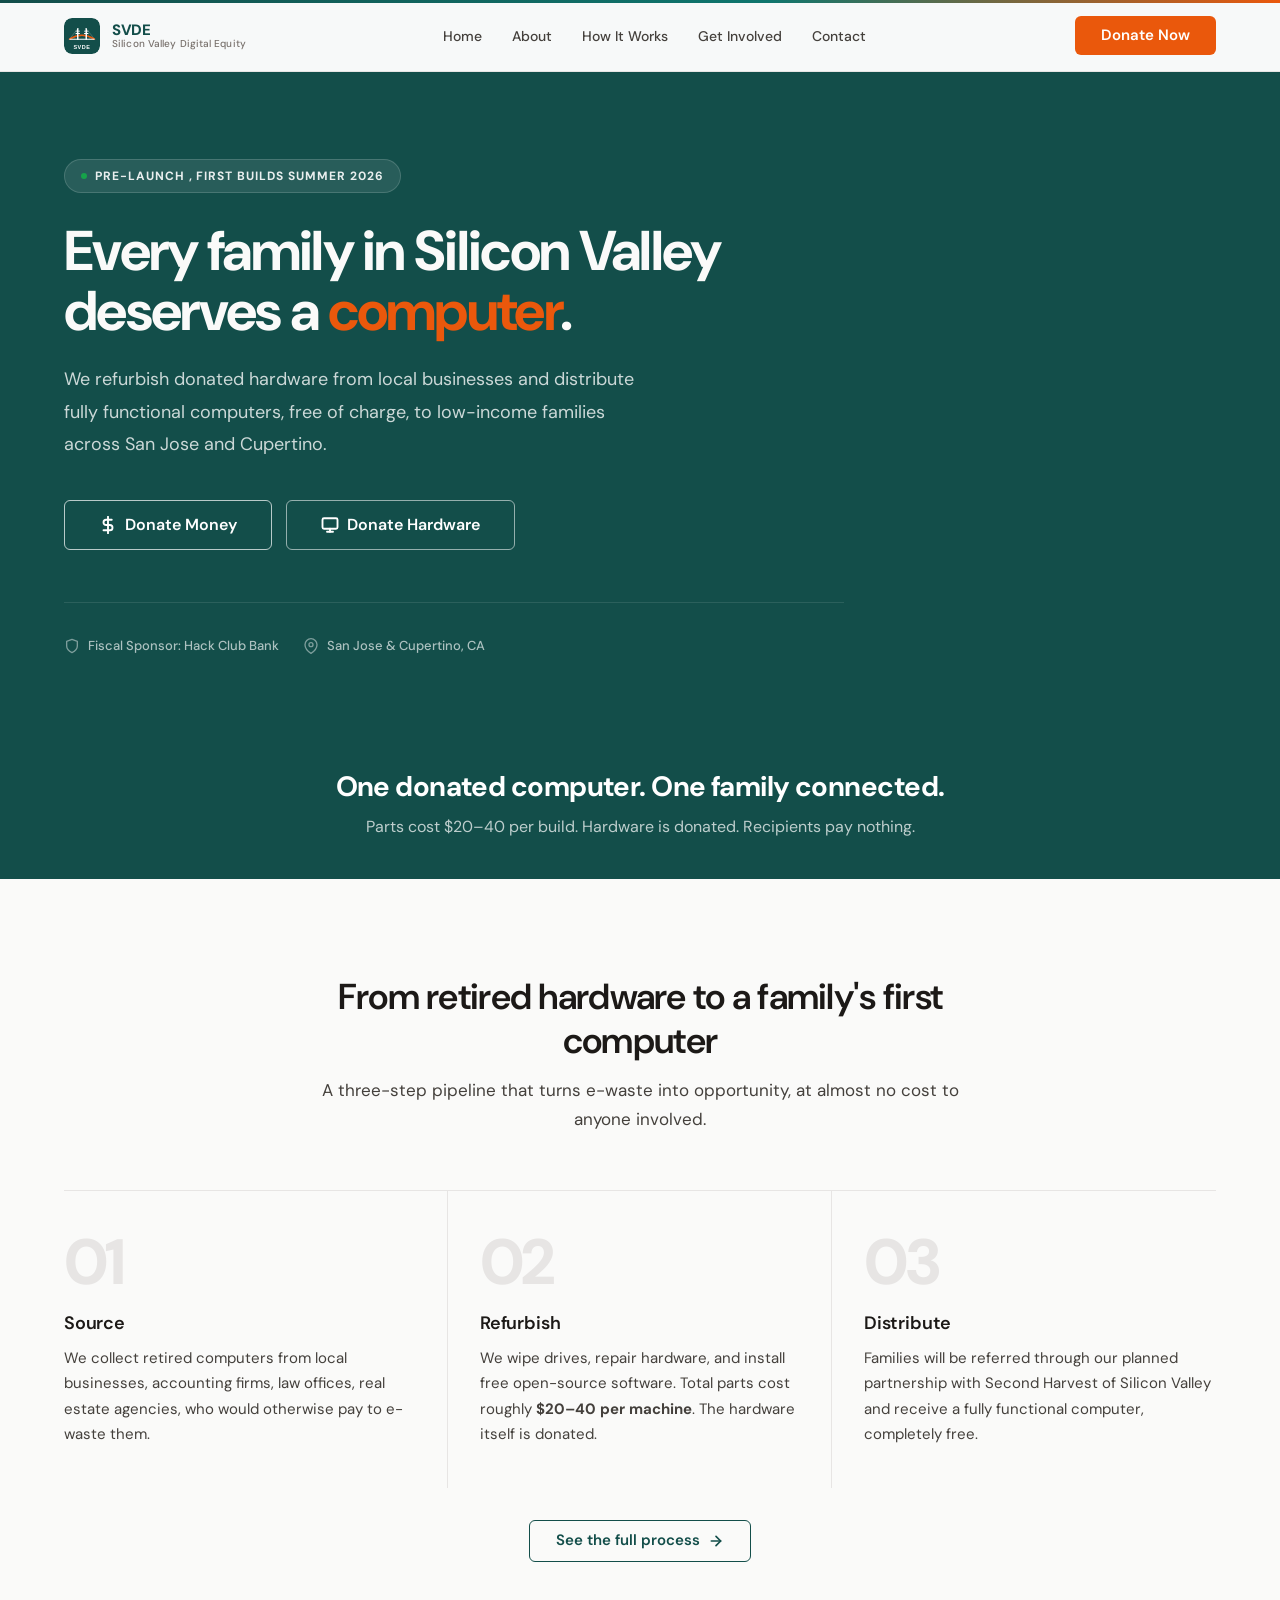
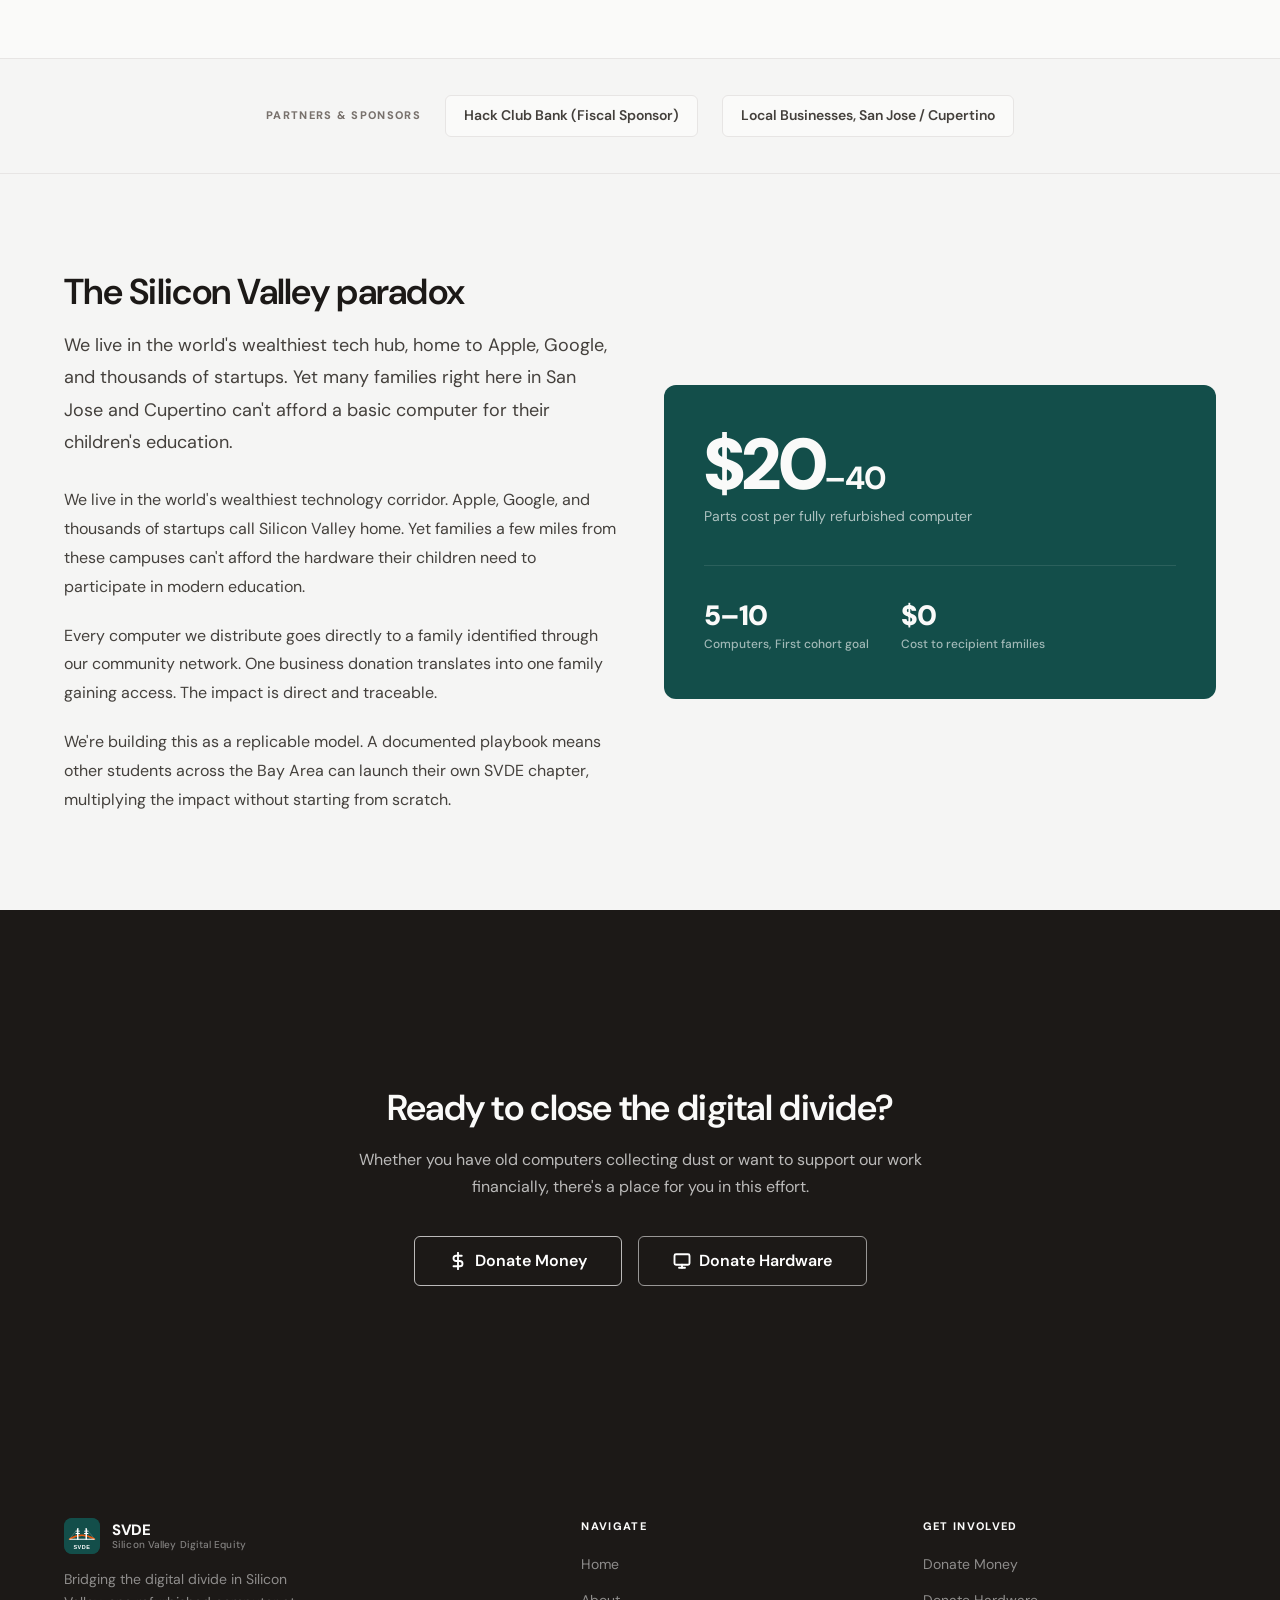
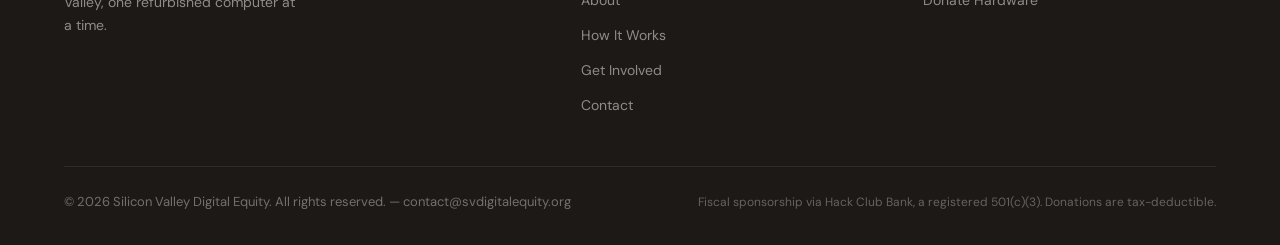
==== commit 1dbf1d41: "Apply full site update: logo, email, donations, hardware form, partner listings - Add bridge SVG log" ====
--- a/index.html
+++ b/index.html
@@ -6,6 +6,7 @@
   <title>Silicon Valley Digital Equity, Bridging the Digital Divide</title>
   <meta name="description" content="Silicon Valley Digital Equity (SVDE) refurbishes donated computers and distributes them free to low-income families across Silicon Valley." />
   <link rel="stylesheet" href="styles.css" />
+  <link rel="icon" type="image/svg+xml" href="logo.svg" />
 </head>
 <body>
 
@@ -14,7 +15,7 @@
     <div class="container">
       <div class="nav-inner">
         <a href="/" class="nav-logo" aria-label="SVDE Home">
-          <div class="nav-logo-mark" aria-hidden="true">SVDE</div>
+          <div class="nav-logo-mark" aria-hidden="true"><img src="logo.svg" width="36" height="36" alt=""></div>
           <div class="nav-logo-text">
             <span class="nav-logo-abbr">SVDE</span>
             <span class="nav-logo-full">Silicon Valley Digital Equity</span>
@@ -29,7 +30,7 @@
           <li><a href="contact"      class="nav-link">Contact</a></li>
         </ul>
 
-        <a href="get-involved#donate-money" class="btn btn-primary nav-cta" aria-label="Donate now">
+        <a href="https://hcb.hackclub.com/donations/start/silicon-valley-digital-equity" target="_blank" rel="noopener" class="btn btn-primary nav-cta" aria-label="Donate now">
           Donate Now
         </a>
 
@@ -45,7 +46,7 @@
         <a href="how-it-works" class="nav-link" role="menuitem">How It Works</a>
         <a href="get-involved" class="nav-link" role="menuitem">Get Involved</a>
         <a href="contact"      class="nav-link" role="menuitem">Contact</a>
-        <a href="get-involved#donate-money" class="btn btn-primary">Donate Now</a>
+        <a href="https://hcb.hackclub.com/donations/start/silicon-valley-digital-equity" target="_blank" rel="noopener" class="btn btn-primary">Donate Now</a>
       </div>
     </div>
   </nav>
@@ -72,7 +73,7 @@
         </p>
 
         <div class="hero-actions">
-          <a href="get-involved#donate-money"    class="btn btn-white btn-lg">
+          <a href="https://hcb.hackclub.com/donations/start/silicon-valley-digital-equity" target="_blank" rel="noopener" class="btn btn-white btn-lg">
             <!-- $ icon -->
             <svg width="18" height="18" viewBox="0 0 24 24" fill="none" stroke="currentColor" stroke-width="2.5" stroke-linecap="round" stroke-linejoin="round" aria-hidden="true"><line x1="12" y1="1" x2="12" y2="23"/><path d="M17 5H9.5a3.5 3.5 0 0 0 0 7h5a3.5 3.5 0 0 1 0 7H6"/></svg>
             Donate Money
@@ -87,11 +88,7 @@
         <div class="hero-trust">
           <div class="hero-trust-item">
             <svg width="16" height="16" viewBox="0 0 24 24" fill="none" stroke="currentColor" stroke-width="2" stroke-linecap="round" stroke-linejoin="round" aria-hidden="true"><path d="M12 22s8-4 8-10V5l-8-3-8 3v7c0 6 8 10 8 10z"/></svg>
-            Fiscal Sponsor: Hack Club Bank (pending approval)
-          </div>
-          <div class="hero-trust-item">
-            <svg width="16" height="16" viewBox="0 0 24 24" fill="none" stroke="currentColor" stroke-width="2" stroke-linecap="round" stroke-linejoin="round" aria-hidden="true"><circle cx="12" cy="12" r="10"/><path d="M8.56 2.75c4.37 6.03 6.02 9.42 8.03 17.72m2.54-15.38c-3.72 4.35-8.94 5.66-16.88 5.85m19.5 1.9c-3.5-.93-6.63-.82-8.94 0-2.58.92-5.01 2.86-7.44 6.32"/></svg>
-            Community Partner: Second Harvest of Silicon Valley (pending)
+            Fiscal Sponsor: Hack Club Bank
           </div>
           <div class="hero-trust-item">
             <svg width="16" height="16" viewBox="0 0 24 24" fill="none" stroke="currentColor" stroke-width="2" stroke-linecap="round" stroke-linejoin="round" aria-hidden="true"><path d="M21 10c0 7-9 13-9 13s-9-6-9-13a9 9 0 0 1 18 0z"/><circle cx="12" cy="10" r="3"/></svg>
@@ -158,8 +155,7 @@
     <div class="container">
       <div class="partners-bar-inner">
         <span class="partners-label">Partners &amp; Sponsors</span>
-        <span class="partner-item">Hack Club Bank (Fiscal Sponsor, pending)</span>
-        <span class="partner-item">Second Harvest of Silicon Valley (pending)</span>
+        <span class="partner-item">Hack Club Bank (Fiscal Sponsor)</span>
         <span class="partner-item">Local Businesses, San Jose / Cupertino</span>
       </div>
     </div>
@@ -234,7 +230,7 @@
 
         <div class="footer-brand">
           <a href="/" class="nav-logo" aria-label="SVDE Home">
-            <div class="nav-logo-mark" aria-hidden="true">SVDE</div>
+            <div class="nav-logo-mark" aria-hidden="true"><img src="logo.svg" width="36" height="36" alt=""></div>
             <div class="nav-logo-text">
               <span class="nav-logo-abbr">SVDE</span>
               <span class="nav-logo-full">Silicon Valley Digital Equity</span>
@@ -268,9 +264,9 @@
       </div>
 
       <div class="footer-bottom">
-        <p class="footer-copy">&copy; 2026 Silicon Valley Digital Equity. All rights reserved.</p>
+        <p class="footer-copy">&copy; 2026 Silicon Valley Digital Equity. All rights reserved. &mdash; <a href="mailto:contact@svdigitalequity.org">contact@svdigitalequity.org</a></p>
         <p class="footer-legal">
-          Fiscal sponsorship via Hack Club Bank pending approval. Donation tax-deductibility subject to confirmation.
+          Fiscal sponsorship via Hack Club Bank, a registered 501(c)(3). Donations are tax-deductible.
         </p>
       </div>
     </div>
--- a/styles.css
+++ b/styles.css
@@ -211,14 +211,15 @@
 
 .nav-logo-mark {
   width: 36px; height: 36px;
-  background: #134E4A;
   border-radius: 8px;
-  display: flex; align-items: center; justify-content: center;
-  font-size: 0.625rem; font-weight: 900;
-  color: white; letter-spacing: -0.01em;
+  overflow: hidden;
   flex-shrink: 0;
-  line-height: 1;
-  text-align: center;
+  display: block;
+}
+.nav-logo-mark img {
+  width: 36px; height: 36px;
+  display: block;
+  border-radius: 8px;
 }
 
 .nav-logo-text    { display: flex; flex-direction: column; line-height: 1.1; }
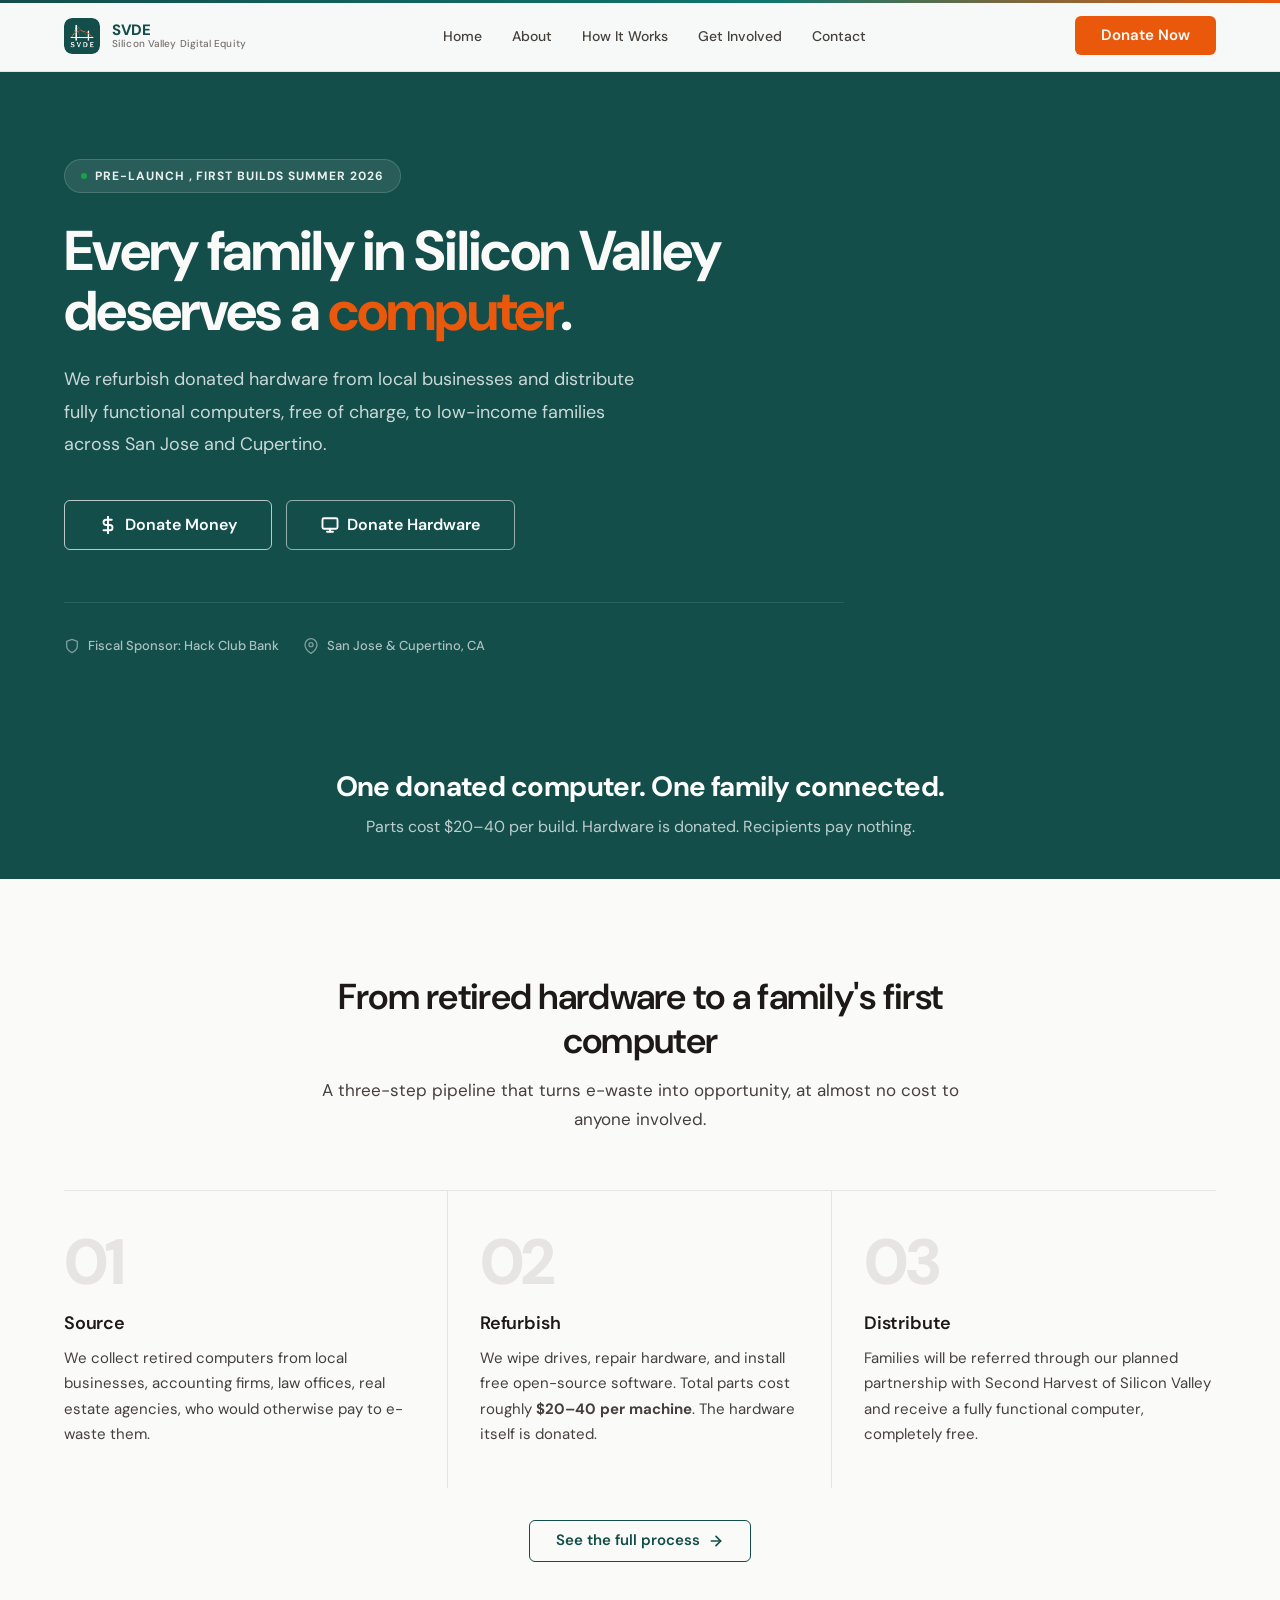
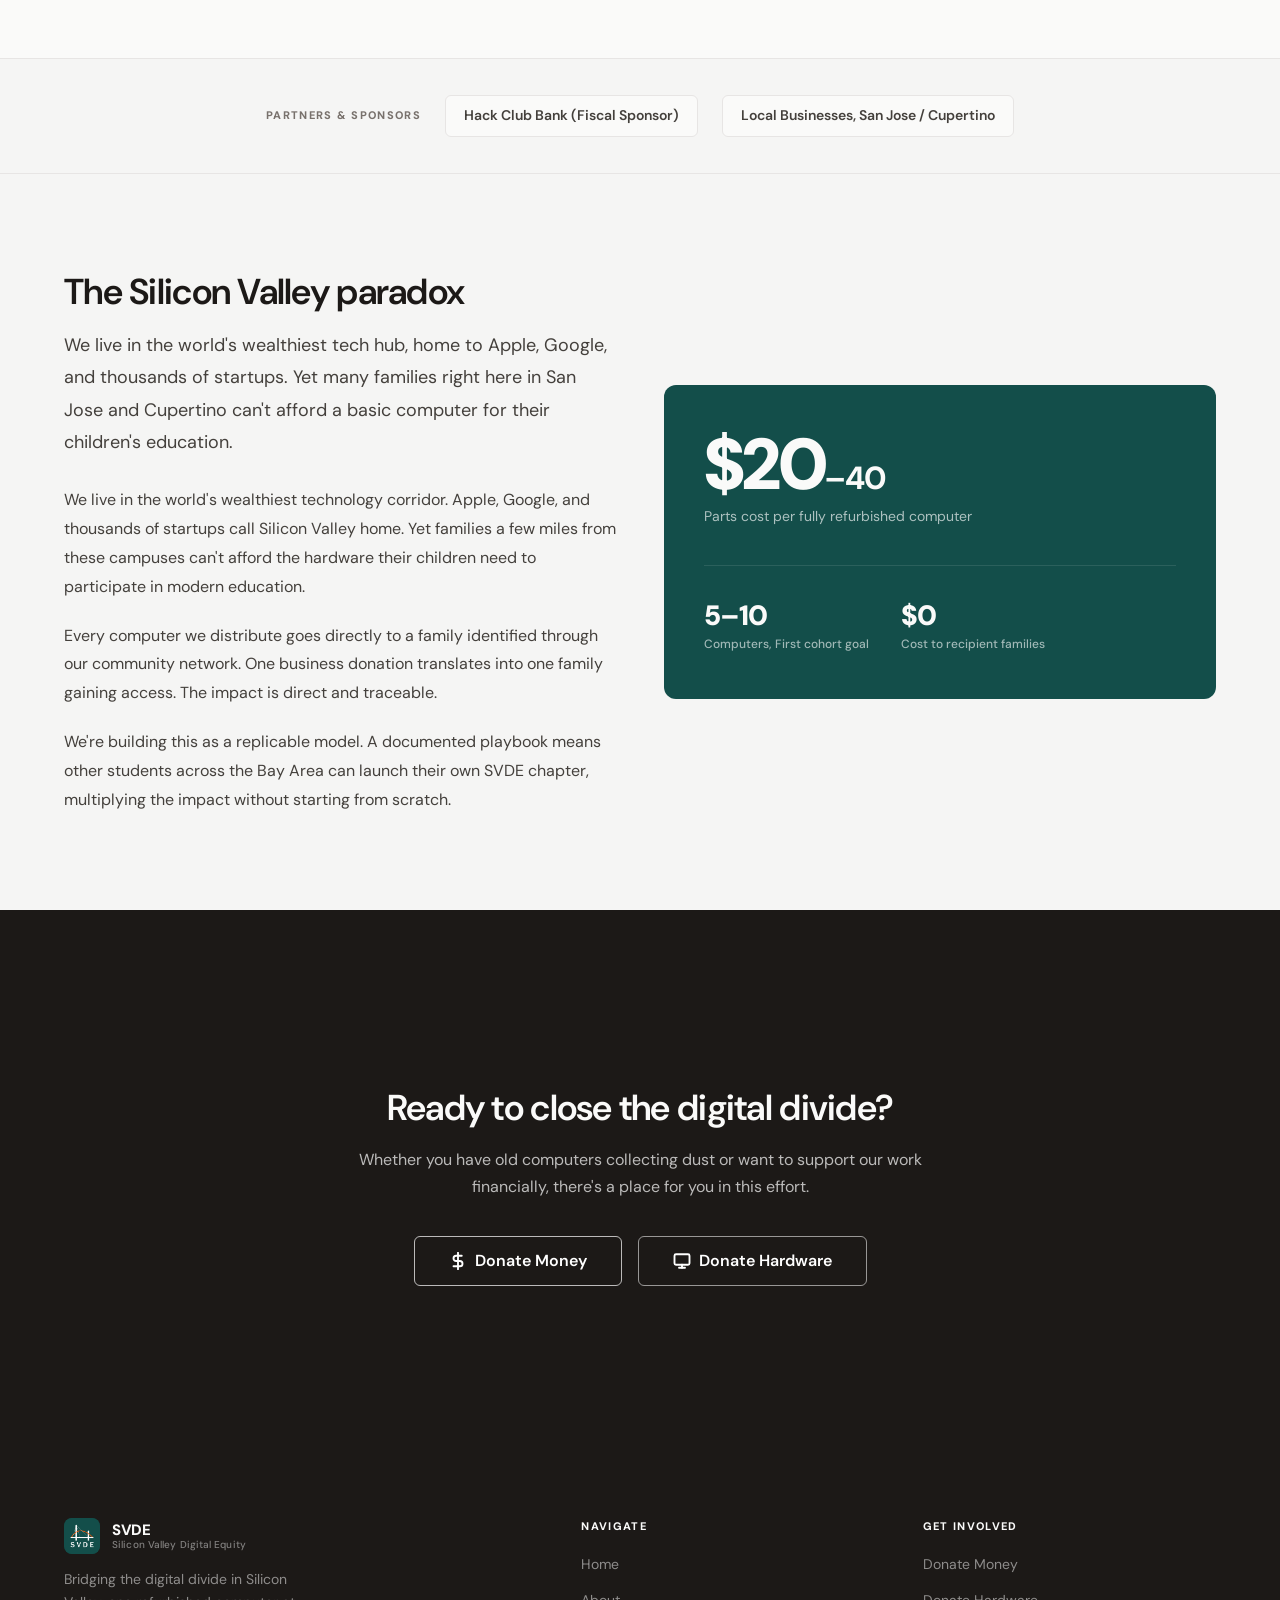
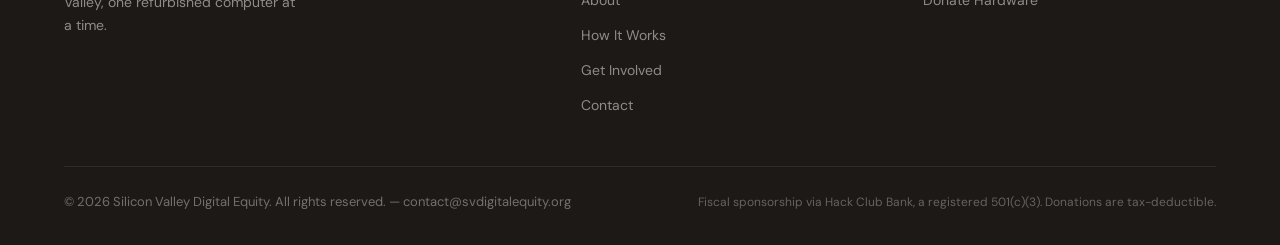
==== commit 1ad9567a: "Add og:image and twitter:image meta tags for preview displays - All pages now show SVDE.png in brows" ====
--- a/index.html
+++ b/index.html
@@ -5,8 +5,10 @@
   <meta name="viewport" content="width=device-width, initial-scale=1.0" />
   <title>Silicon Valley Digital Equity, Bridging the Digital Divide</title>
   <meta name="description" content="Silicon Valley Digital Equity (SVDE) refurbishes donated computers and distributes them free to low-income families across Silicon Valley." />
+  <meta property="og:image" content="SVDE.png" />
+  <meta name="twitter:image" content="SVDE.png" />
   <link rel="stylesheet" href="styles.css" />
-  <link rel="icon" type="image/svg+xml" href="logo.svg" />
+  <link rel="icon" type="image/png" href="SVDE.png" />
 </head>
 <body>
 
@@ -15,7 +17,7 @@
     <div class="container">
       <div class="nav-inner">
         <a href="/" class="nav-logo" aria-label="SVDE Home">
-          <div class="nav-logo-mark" aria-hidden="true"><img src="logo.svg" width="36" height="36" alt=""></div>
+          <div class="nav-logo-mark" aria-hidden="true"><img src="SVDE.png" width="36" height="36" alt=""></div>
           <div class="nav-logo-text">
             <span class="nav-logo-abbr">SVDE</span>
             <span class="nav-logo-full">Silicon Valley Digital Equity</span>
@@ -230,7 +232,7 @@
 
         <div class="footer-brand">
           <a href="/" class="nav-logo" aria-label="SVDE Home">
-            <div class="nav-logo-mark" aria-hidden="true"><img src="logo.svg" width="36" height="36" alt=""></div>
+            <div class="nav-logo-mark" aria-hidden="true"><img src="SVDE.png" width="36" height="36" alt=""></div>
             <div class="nav-logo-text">
               <span class="nav-logo-abbr">SVDE</span>
               <span class="nav-logo-full">Silicon Valley Digital Equity</span>
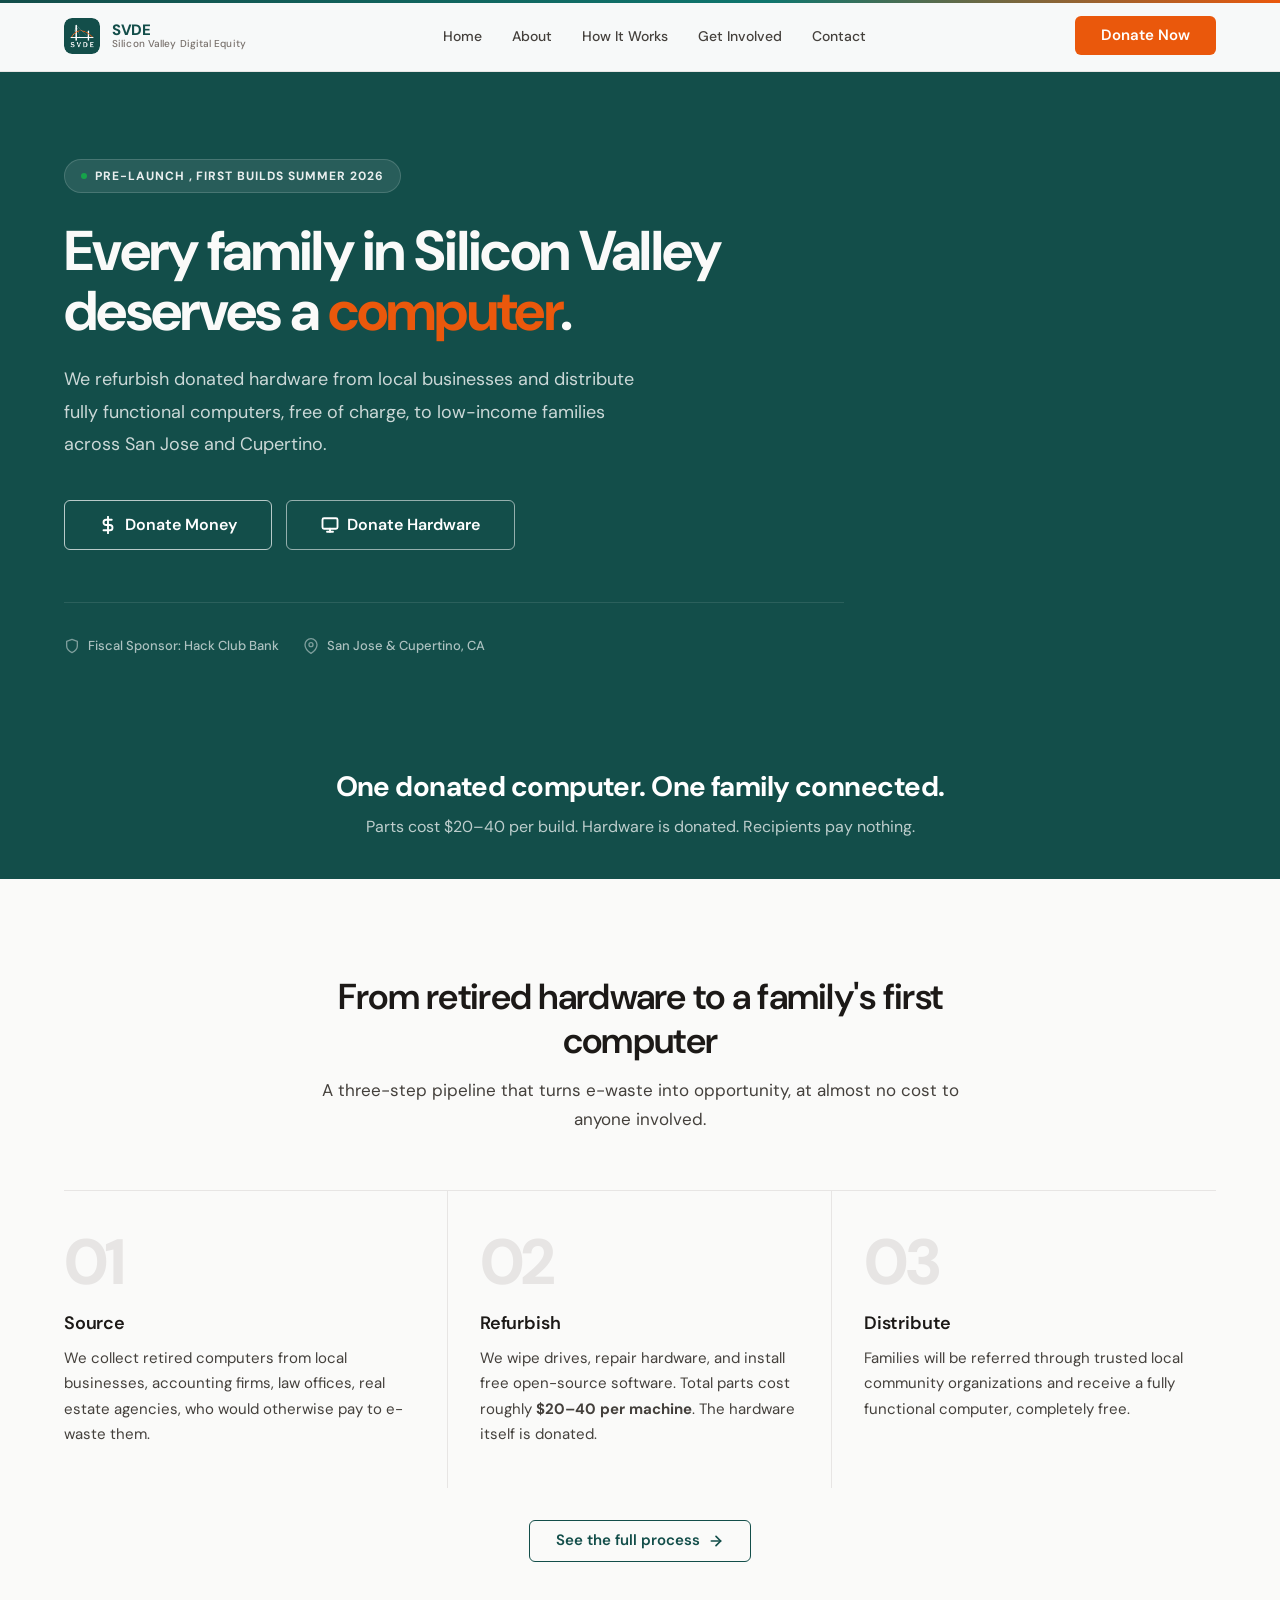
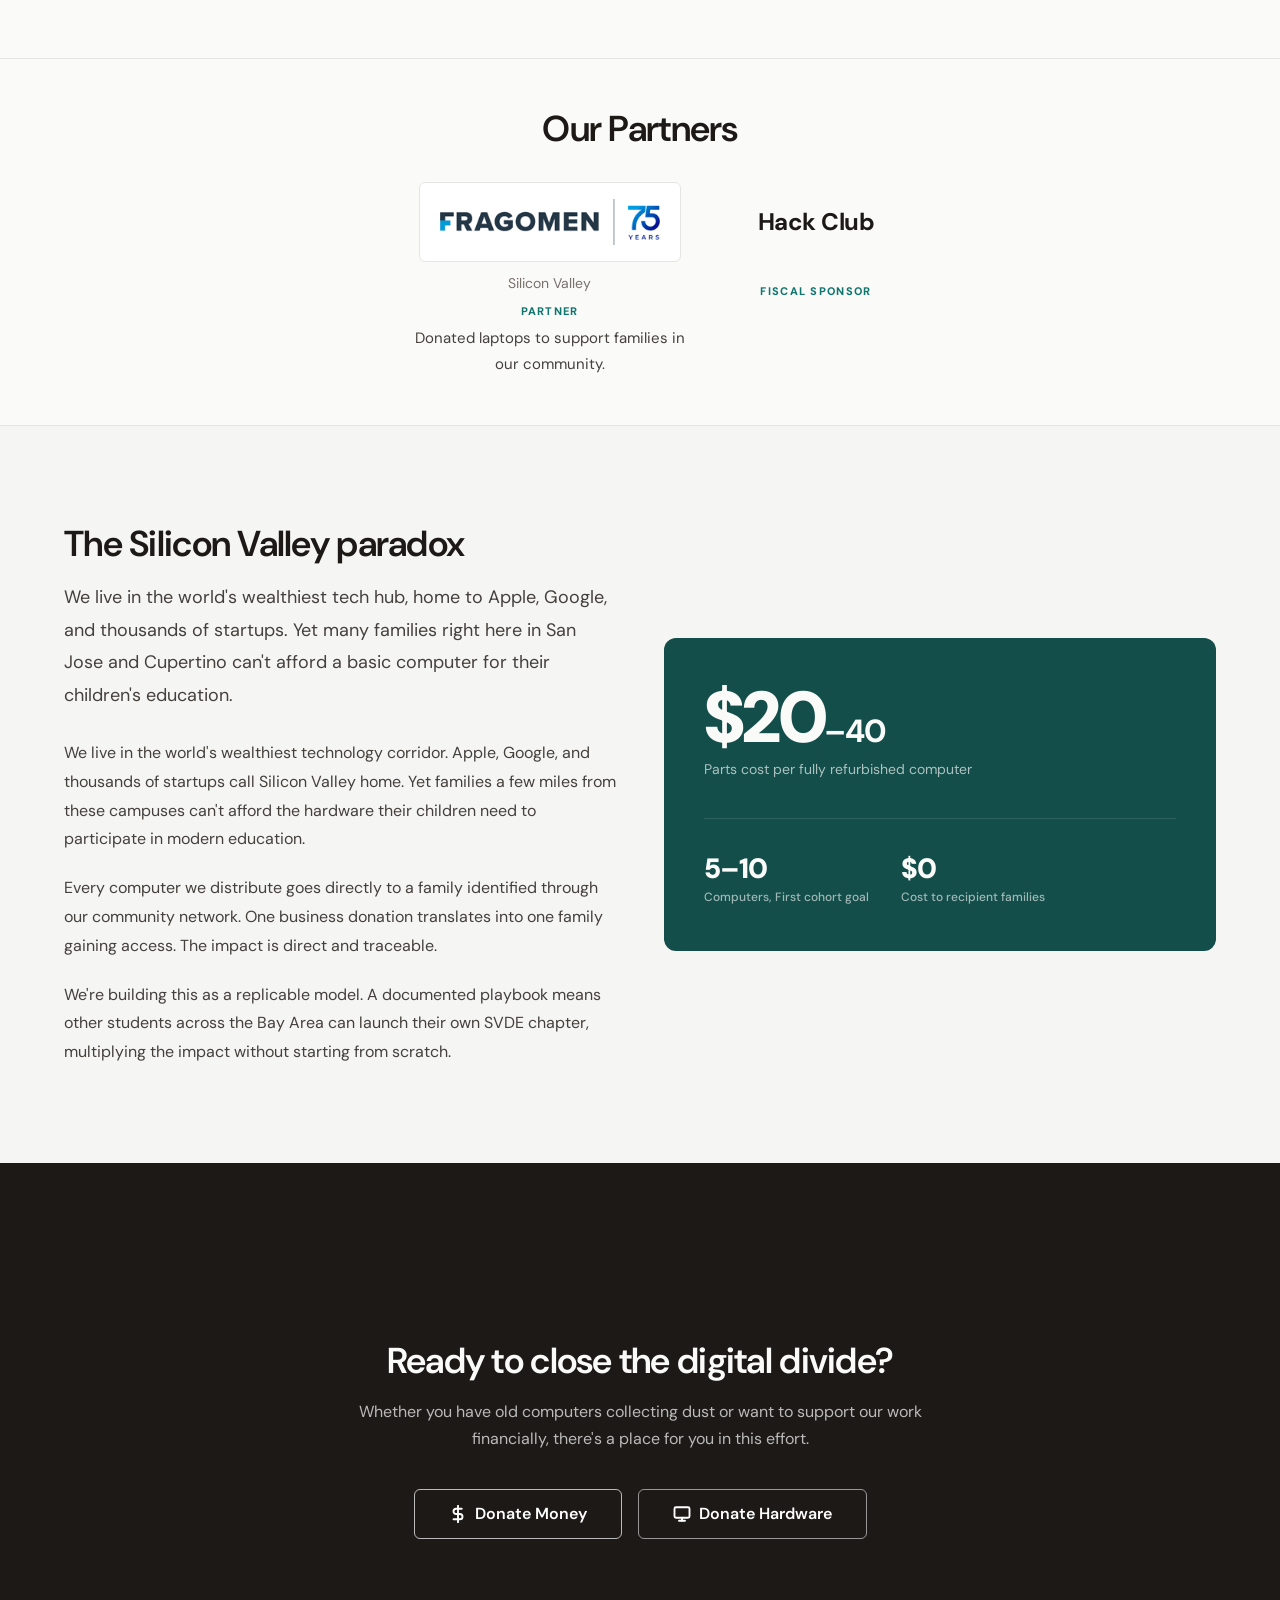
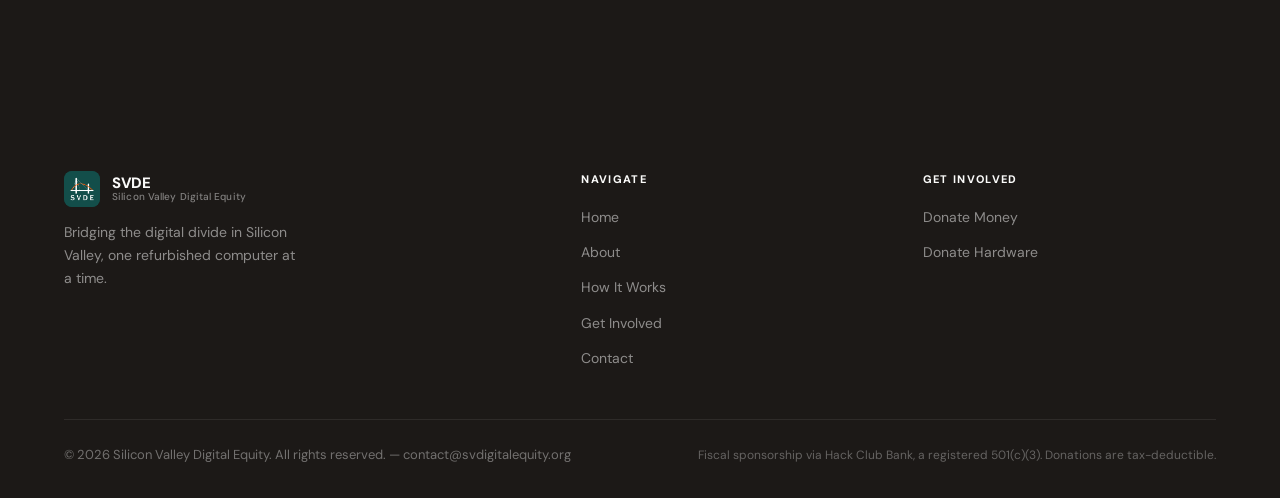
==== commit 3c6808e4: "Add Fragomen as partner, remove unconfirmed partner listing - New "Our Partners" section on Home and" ====
--- a/index.html
+++ b/index.html
@@ -5,7 +5,7 @@
   <meta name="viewport" content="width=device-width, initial-scale=1.0" />
   <title>Silicon Valley Digital Equity, Bridging the Digital Divide</title>
   <meta name="description" content="Silicon Valley Digital Equity (SVDE) refurbishes donated computers and distributes them free to low-income families across Silicon Valley." />
-  <meta property="og:image" content="SVDE.png" />
+  <meta property="og:image" content="https://svdigitalequity.org/SVDE.png" />
   <meta name="twitter:image" content="SVDE.png" />
   <link rel="stylesheet" href="styles.css" />
   <link rel="icon" type="image/png" href="SVDE.png" />
@@ -138,7 +138,7 @@
         <div class="hiw-step">
           <span class="hiw-num">03</span>
           <h3>Distribute</h3>
-          <p>Families will be referred through our planned partnership with Second Harvest of Silicon Valley and receive a fully functional computer, completely free.</p>
+          <p>Families will be referred through trusted local community organizations and receive a fully functional computer, completely free.</p>
         </div>
       </div>
 
@@ -153,15 +153,25 @@
   </section>
 
   <!-- ── Partners Bar ─────────────────────────────────────── -->
-  <div class="partners-bar" aria-label="Partners and sponsors">
-    <div class="container">
-      <div class="partners-bar-inner">
-        <span class="partners-label">Partners &amp; Sponsors</span>
-        <span class="partner-item">Hack Club Bank (Fiscal Sponsor)</span>
-        <span class="partner-item">Local Businesses, San Jose / Cupertino</span>
-      </div>
-    </div>
-  </div>
+  <section class="partners-bar" aria-labelledby="partners-heading">
+    <div class="container">
+      <h2 id="partners-heading" class="partners-heading">Our Partners</h2>
+      <div class="partners-row">
+        <div class="partner">
+          <a href="https://www.fragomen.com" target="_blank" rel="noopener" class="partner-logo-link">
+            <img src="assets/partners/fragomen.png" width="287" height="60" alt="Fragomen, Del Rey, Bernsen &amp; Loewy, LLP" class="partner-logo">
+          </a>
+          <p class="partner-branch">Silicon Valley</p>
+          <p class="partner-role">Partner</p>
+          <p class="partner-desc">Donated laptops to support families in our community.</p>
+        </div>
+        <div class="partner">
+          <p class="partner-name">Hack Club</p>
+          <p class="partner-role">Fiscal Sponsor</p>
+        </div>
+      </div>
+    </div>
+  </section>
 
   <!-- ── Impact Section ───────────────────────────────────── -->
   <section class="section bg-surface" aria-labelledby="impact-heading">
--- a/styles.css
+++ b/styles.css
@@ -533,28 +533,66 @@
 
 /* ── Partners Bar ───────────────────────────────────────────── */
 .partners-bar {
-  background: var(--surface);
-  padding: 2.25rem 0;
+  background: var(--white);
+  padding: 3rem 0;
   border-top: 1px solid var(--border);
   border-bottom: 1px solid var(--border);
 }
-.partners-bar-inner {
+.partners-heading {
+  text-align: center;
+  margin-bottom: 2rem;
+}
+.partners-row {
+  display: flex;
+  justify-content: center;
+  align-items: flex-start;
+  gap: 4rem;
+}
+.partner {
+  display: flex; flex-direction: column;
+  align-items: center; text-align: center;
+  max-width: 18rem;
+}
+/* White tile: the logo file has an opaque white background */
+.partner-logo-link {
+  display: block;
+  padding: 1rem 1.25rem;
+  background: #fff;
+  border: 1px solid var(--border);
+  border-radius: var(--radius-sm);
+  margin-bottom: 0.75rem;
+}
+/* Keep at or below the source width (287px) so the logo never upscales.
+   height:auto lets a replacement file with a different aspect ratio drop in. */
+.partner-logo {
+  width: 220px; max-width: 100%;
+  height: auto;
+}
+.partner-branch {
+  font-size: 14px; color: var(--muted);
+  line-height: 1.4;
+}
+.partner-name {
+  font-size: 1.5rem; font-weight: 700;
+  color: var(--ink); letter-spacing: -0.02em;
+  line-height: 1.4;
+  min-height: 5rem; /* same height as the logo tile, so labels align */
   display: flex; align-items: center;
-  gap: 1.5rem; flex-wrap: wrap;
-  justify-content: center;
-}
-.partners-label {
+  margin-bottom: 0.75rem;
+}
+.partner-role {
   font-size: 0.6875rem; font-weight: 800;
   letter-spacing: 0.12em; text-transform: uppercase;
-  color: var(--muted);
-}
-.partner-item {
-  font-size: 0.875rem; font-weight: 600;
-  color: var(--ink-light);
-  padding: 0.5rem 1.125rem;
-  background: var(--white);
-  border: 1px solid var(--border);
-  border-radius: var(--radius-sm);
+  color: var(--blue-bright);
+  margin-top: 0.5rem;
+}
+.partner-desc {
+  font-size: 0.9375rem;
+  margin-top: 0.375rem;
+}
+@media (max-width: 768px) {
+  .partners-row { flex-direction: column; align-items: center; gap: 2.5rem; }
+  .partner-name { min-height: 0; margin-bottom: 0; }
 }
 
 /* ── Impact Section ─────────────────────────────────────────── */
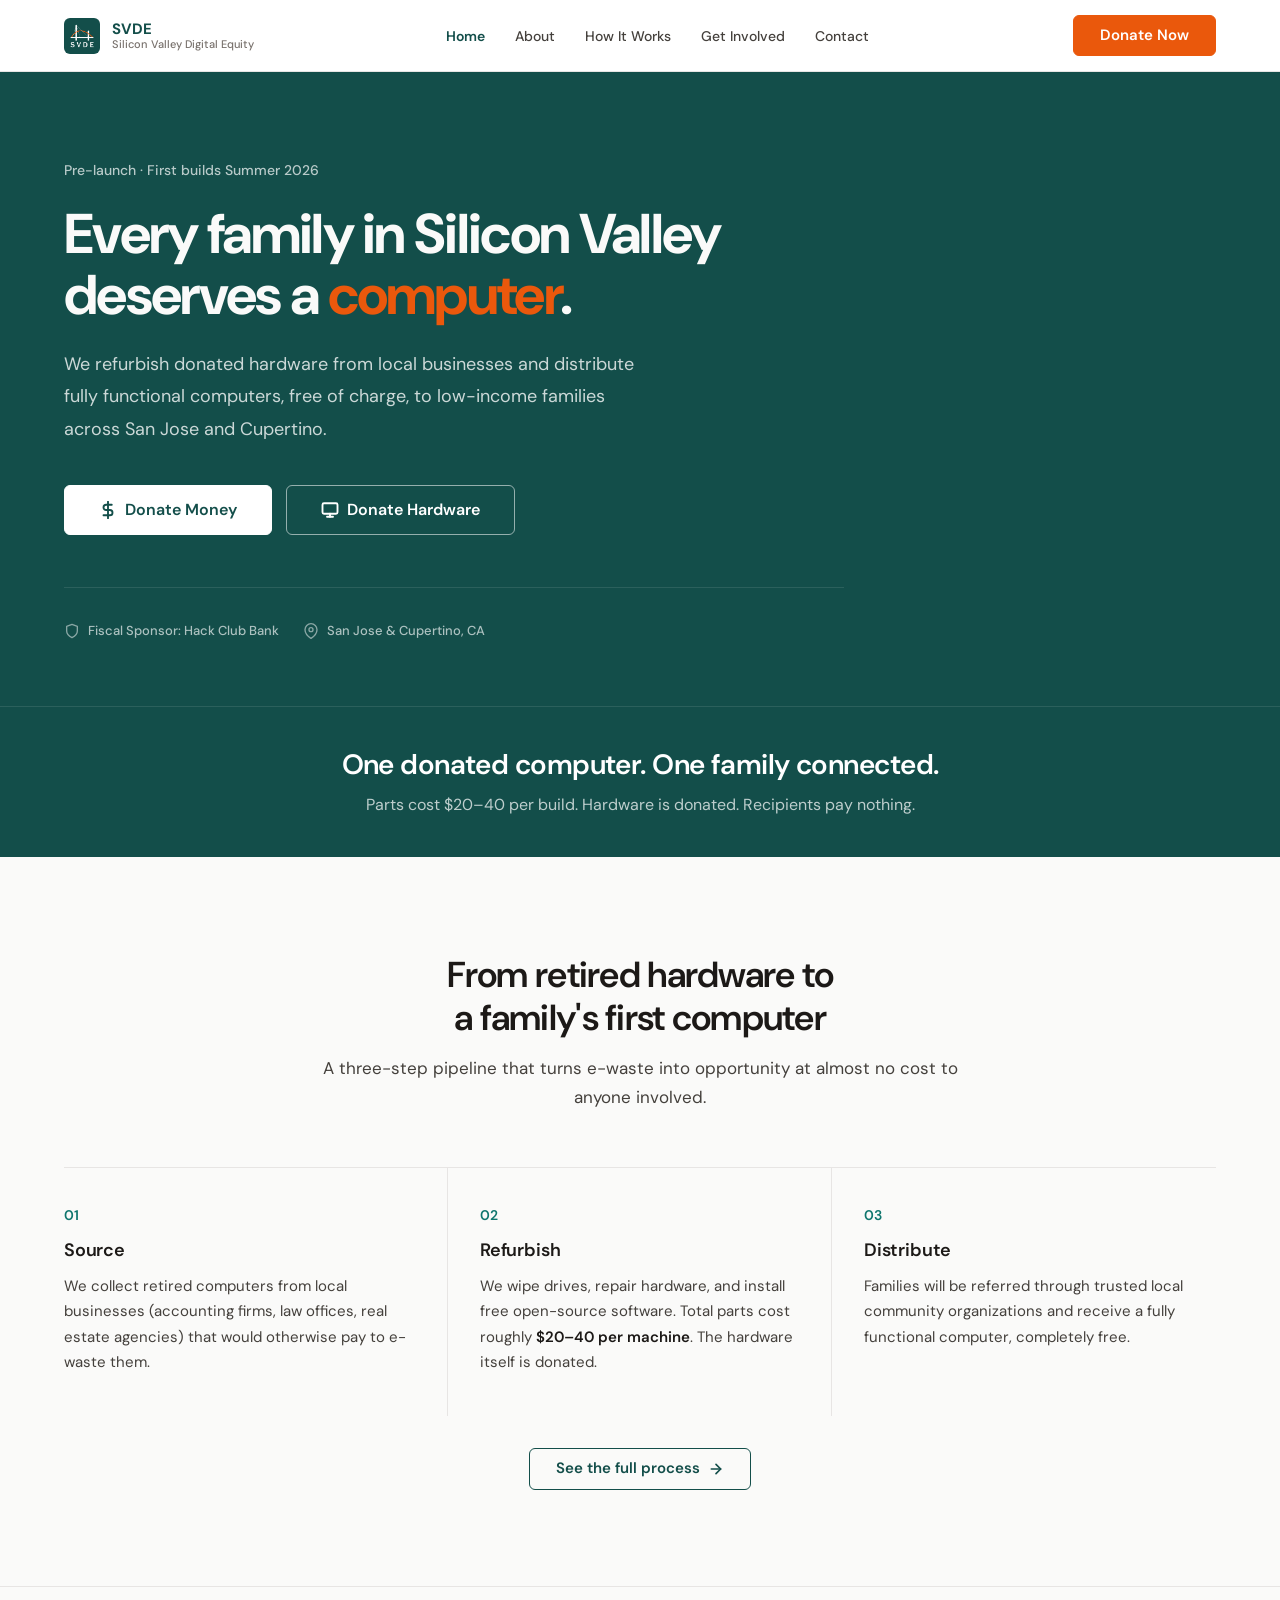
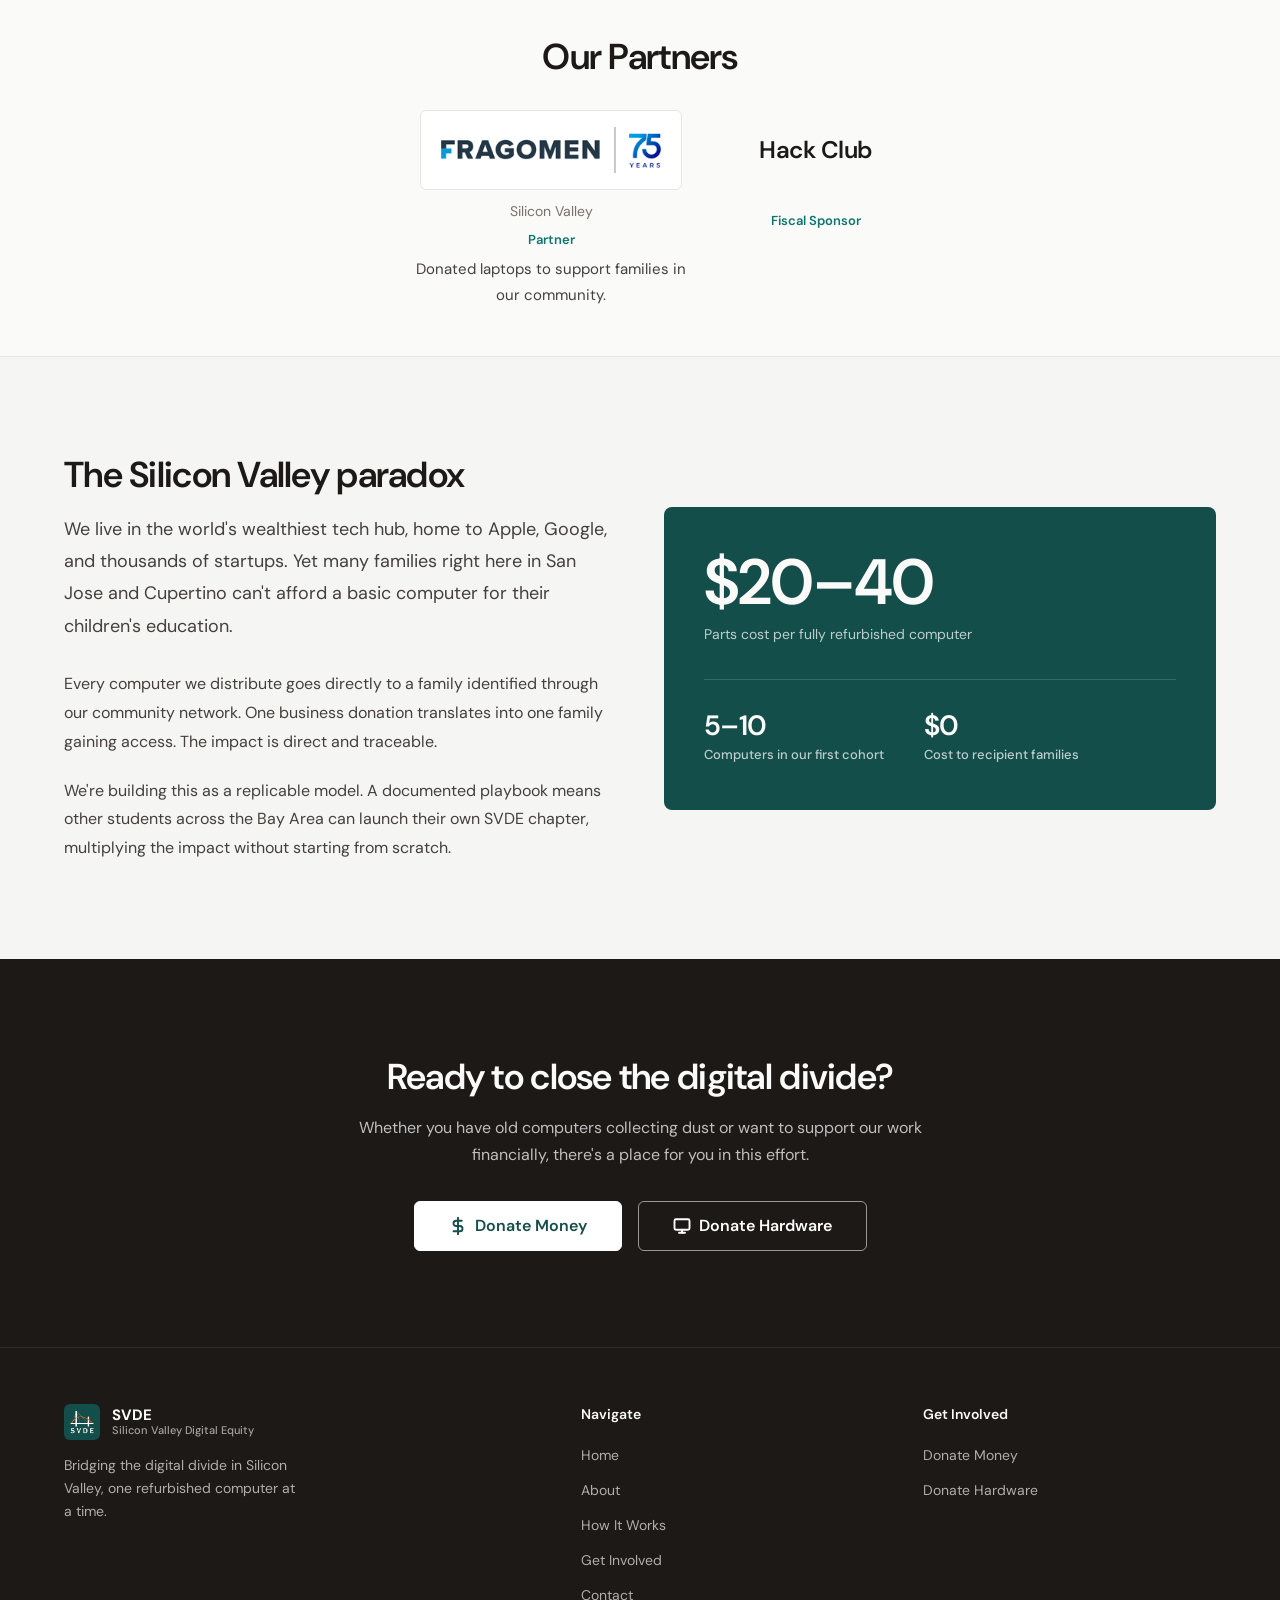
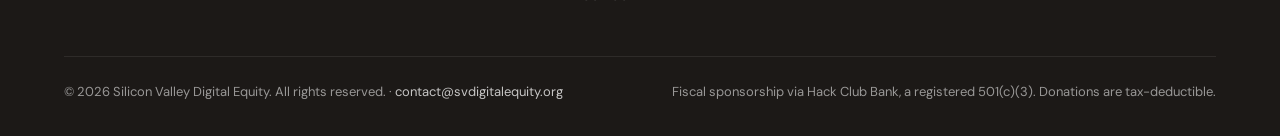
==== commit c250360d: "Refine site styling for a more professional look Remove template-style decoration (gradient nav bar," ====
--- a/index.html
+++ b/index.html
@@ -3,10 +3,10 @@
 <head>
   <meta charset="UTF-8" />
   <meta name="viewport" content="width=device-width, initial-scale=1.0" />
-  <title>Silicon Valley Digital Equity, Bridging the Digital Divide</title>
+  <title>Silicon Valley Digital Equity | Bridging the Digital Divide</title>
   <meta name="description" content="Silicon Valley Digital Equity (SVDE) refurbishes donated computers and distributes them free to low-income families across Silicon Valley." />
   <meta property="og:image" content="https://svdigitalequity.org/SVDE.png" />
-  <meta name="twitter:image" content="SVDE.png" />
+  <meta name="twitter:image" content="https://svdigitalequity.org/SVDE.png" />
   <link rel="stylesheet" href="styles.css" />
   <link rel="icon" type="image/png" href="SVDE.png" />
 </head>
@@ -58,10 +58,7 @@
     <div class="container">
       <div class="hero-inner">
 
-        <div class="hero-badge">
-          <span class="hero-badge-dot" aria-hidden="true"></span>
-          Pre-Launch , First Builds Summer 2026
-        </div>
+        <p class="hero-status">Pre-launch &middot; First builds Summer 2026</p>
 
         <h1 id="hero-heading">
           Every family in Silicon Valley<br>
@@ -76,12 +73,10 @@
 
         <div class="hero-actions">
           <a href="https://hcb.hackclub.com/donations/start/silicon-valley-digital-equity" target="_blank" rel="noopener" class="btn btn-white btn-lg">
-            <!-- $ icon -->
             <svg width="18" height="18" viewBox="0 0 24 24" fill="none" stroke="currentColor" stroke-width="2.5" stroke-linecap="round" stroke-linejoin="round" aria-hidden="true"><line x1="12" y1="1" x2="12" y2="23"/><path d="M17 5H9.5a3.5 3.5 0 0 0 0 7h5a3.5 3.5 0 0 1 0 7H6"/></svg>
             Donate Money
           </a>
           <a href="contact" class="btn btn-outline-white btn-lg">
-            <!-- Monitor icon -->
             <svg width="18" height="18" viewBox="0 0 24 24" fill="none" stroke="currentColor" stroke-width="2.5" stroke-linecap="round" stroke-linejoin="round" aria-hidden="true"><rect x="2" y="3" width="20" height="14" rx="2"/><line x1="8" y1="21" x2="16" y2="21"/><line x1="12" y1="17" x2="12" y2="21"/></svg>
             Donate Hardware
           </a>
@@ -116,10 +111,10 @@
   <section class="section" aria-labelledby="hiw-heading">
     <div class="container">
 
-      <div class="section-header fade-up">
+      <div class="section-header">
         <h2 id="hiw-heading">From retired hardware to a family's first computer</h2>
         <p>
-          A three-step pipeline that turns e-waste into opportunity, at almost no cost
+          A three-step pipeline that turns e-waste into opportunity at almost no cost
           to anyone involved.
         </p>
       </div>
@@ -128,7 +123,7 @@
         <div class="hiw-step">
           <span class="hiw-num">01</span>
           <h3>Source</h3>
-          <p>We collect retired computers from local businesses, accounting firms, law offices, real estate agencies, who would otherwise pay to e-waste them.</p>
+          <p>We collect retired computers from local businesses (accounting firms, law offices, real estate agencies) that would otherwise pay to e-waste them.</p>
         </div>
         <div class="hiw-step">
           <span class="hiw-num">02</span>
@@ -178,7 +173,7 @@
     <div class="container">
       <div class="impact-grid">
 
-        <div class="impact-content fade-up">
+        <div class="impact-content">
           <h2 id="impact-heading">The Silicon Valley paradox</h2>
           <p class="lead">
             We live in the world's wealthiest tech hub, home to Apple, Google, and
@@ -187,19 +182,18 @@
           </p>
 
           <div class="impact-prose">
-            <p>We live in the world's wealthiest technology corridor. Apple, Google, and thousands of startups call Silicon Valley home. Yet families a few miles from these campuses can't afford the hardware their children need to participate in modern education.</p>
             <p>Every computer we distribute goes directly to a family identified through our community network. One business donation translates into one family gaining access. The impact is direct and traceable.</p>
             <p>We're building this as a replicable model. A documented playbook means other students across the Bay Area can launch their own SVDE chapter, multiplying the impact without starting from scratch.</p>
           </div>
         </div>
 
-        <div class="impact-visual fade-up" aria-label="Impact statistics card">
-          <div class="impact-stat-big">$20<span class="small-txt">–40</span></div>
+        <div class="impact-visual" aria-label="Key figures">
+          <div class="impact-stat-big">$20–40</div>
           <div class="impact-stat-label">Parts cost per fully refurbished computer</div>
           <div class="impact-stat-row">
             <div class="impact-mini-stat">
               <div class="val">5–10</div>
-              <div class="lbl">Computers, First cohort goal</div>
+              <div class="lbl">Computers in our first cohort</div>
             </div>
             <div class="impact-mini-stat">
               <div class="val">$0</div>
@@ -276,7 +270,7 @@
       </div>
 
       <div class="footer-bottom">
-        <p class="footer-copy">&copy; 2026 Silicon Valley Digital Equity. All rights reserved. &mdash; <a href="mailto:contact@svdigitalequity.org">contact@svdigitalequity.org</a></p>
+        <p class="footer-copy">&copy; 2026 Silicon Valley Digital Equity. All rights reserved. &middot; <a href="mailto:contact@svdigitalequity.org">contact@svdigitalequity.org</a></p>
         <p class="footer-legal">
           Fiscal sponsorship via Hack Club Bank, a registered 501(c)(3). Donations are tax-deductible.
         </p>
--- a/styles.css
+++ b/styles.css
@@ -36,14 +36,13 @@
 
   --font: 'DM Sans', system-ui, -apple-system, BlinkMacSystemFont, 'Segoe UI', Helvetica, Arial, sans-serif;
 
-  --radius:    0.75rem;
+  --radius:    0.5rem;
   --radius-sm: 0.375rem;
 
   --shadow-sm: 0 1px 3px rgba(0,0,0,0.08), 0 1px 2px rgba(0,0,0,0.04);
-  --shadow:    0 4px 16px rgba(0,0,0,0.08), 0 2px 4px rgba(0,0,0,0.04);
-  --shadow-lg: 0 20px 48px rgba(0,0,0,0.12), 0 8px 16px rgba(0,0,0,0.06);
-
-  --transition: 0.2s ease;
+  --shadow:    0 2px 8px rgba(0,0,0,0.06), 0 1px 2px rgba(0,0,0,0.04);
+
+  --transition: 0.15s ease;
   --nav-h: 71px;
 }
 
@@ -60,7 +59,8 @@
 h1 { font-size: clamp(2.5rem, 5vw, 3.5rem); font-weight: 700; line-height: 1.1; letter-spacing: -0.03em; }
 h2 { font-size: clamp(1.75rem, 3vw, 2.25rem); font-weight: 600; line-height: 1.2; letter-spacing: -0.02em; }
 h3 { font-size: 1.25rem; font-weight: 600; line-height: 1.4; }
-h4 { font-size: 0.9375rem; font-weight: 700; line-height: 1.5; }
+h4 { font-size: 0.9375rem; font-weight: 600; line-height: 1.5; }
+h1, h2, h3 { text-wrap: balance; }
 
 p  { line-height: 1.7; color: var(--ink-light); }
 
@@ -70,16 +70,15 @@
   color: var(--ink-light);
 }
 
-.eyebrow {
-  font-size: 0.6875rem;
-  font-weight: 800;
-  letter-spacing: 0.13em;
-  text-transform: uppercase;
-  color: var(--blue-bright);
-  display: inline-flex;
-  align-items: center;
-  gap: 0.5rem;
-}
+strong { font-weight: 600; color: var(--ink); }
+
+.sr-only {
+  position: absolute; width: 1px; height: 1px;
+  padding: 0; margin: -1px; overflow: hidden;
+  clip: rect(0, 0, 0, 0); white-space: nowrap; border: 0;
+}
+
+:focus-visible { outline: 2px solid var(--blue-bright); outline-offset: 2px; }
 
 /* ── Layout ─────────────────────────────────────────────────── */
 .container {
@@ -112,8 +111,8 @@
   font-size: 0.9375rem;
   font-weight: 600;
   cursor: pointer;
-  transition: all var(--transition);
-  border: 2px solid transparent;
+  transition: background-color var(--transition), border-color var(--transition), color var(--transition);
+  border: 1.5px solid transparent;
   text-decoration: none;
   white-space: nowrap;
   line-height: 1;
@@ -122,77 +121,54 @@
 .btn-lg { padding: 0.9375rem 2.125rem; font-size: 1rem; }
 
 .btn-primary {
-  background: #EA580C;
+  background: var(--orange);
+  border-color: var(--orange);
   color: white;
-  border: none;
-  border-radius: 6px;
-}
-.btn-primary:hover {
-  background: #C2410C;
-  transform: translateY(-1px);
-  box-shadow: 0 4px 16px rgba(234,88,12,0.3);
-}
+}
+.btn-primary:hover { background: #C2410C; border-color: #C2410C; }
 
 .btn-secondary {
   background: transparent;
-  color: #134E4A;
-  border: 1.5px solid #134E4A;
-  border-radius: 6px;
-}
-.btn-secondary:hover {
-  background: #F0FDFA;
-}
-
+  color: var(--navy);
+  border-color: var(--navy);
+}
+.btn-secondary:hover { background: var(--blue-pale); }
+
+/* Solid white: the primary action on dark backgrounds */
 .btn-white {
-  background: transparent;
-  color: white;
-  border: 1.5px solid rgba(255,255,255,0.7);
-  border-radius: 6px;
-}
-.btn-white:hover {
-  background: rgba(255,255,255,0.1);
-  border-color: white;
-}
+  background: #fff;
+  color: var(--navy);
+  border-color: #fff;
+}
+.btn-white:hover { background: var(--blue-pale); border-color: var(--blue-pale); }
 
 .btn-outline-white {
   background: transparent;
   color: white;
-  border: 1.5px solid rgba(255,255,255,0.55);
-  border-radius: 6px;
+  border-color: rgba(255,255,255,0.55);
 }
 .btn-outline-white:hover {
-  background: rgba(255,255,255,0.1);
+  background: rgba(255,255,255,0.08);
   border-color: white;
 }
 
 .btn-green {
-  background: #16a34a;
+  background: var(--green);
+  border-color: var(--green);
   color: white;
-  border: none;
-  border-radius: 6px;
-}
-.btn-green:hover { background: #15803d; }
+}
+.btn-green:hover { background: #15803d; border-color: #15803d; }
+
+.btn-block { width: 100%; justify-content: center; margin-top: 0.5rem; }
 
 /* ── Navigation ─────────────────────────────────────────────── */
 .nav {
   position: fixed;
   top: 0; left: 0; right: 0;
   z-index: 200;
-  background: rgba(255,255,255,0.97);
-  backdrop-filter: blur(14px);
-  -webkit-backdrop-filter: blur(14px);
+  background: #fff;
   border-bottom: 1px solid var(--border);
-  transition: box-shadow var(--transition);
-}
-/* Thin accent bar at top of page */
-.nav::before {
-  content: '';
-  position: absolute;
-  top: 0; left: 0; right: 0;
-  height: 3px;
-  background: linear-gradient(90deg, #134E4A 0%, #0F766E 60%, #EA580C 100%);
-}
-.nav.scrolled { box-shadow: var(--shadow); }
+}
 
 .nav-inner {
   display: flex;
@@ -211,7 +187,7 @@
 
 .nav-logo-mark {
   width: 36px; height: 36px;
-  border-radius: 8px;
+  border-radius: 6px;
   overflow: hidden;
   flex-shrink: 0;
   display: block;
@@ -219,12 +195,11 @@
 .nav-logo-mark img {
   width: 36px; height: 36px;
   display: block;
-  border-radius: 8px;
 }
 
 .nav-logo-text    { display: flex; flex-direction: column; line-height: 1.1; }
-.nav-logo-abbr    { font-size: 0.9375rem; font-weight: 800; color: var(--navy); letter-spacing: -0.02em; }
-.nav-logo-full    { font-size: 0.625rem; color: var(--muted); font-weight: 500; letter-spacing: 0.01em; }
+.nav-logo-abbr    { font-size: 0.9375rem; font-weight: 700; color: var(--navy); letter-spacing: -0.01em; }
+.nav-logo-full    { font-size: 0.6875rem; color: var(--muted); font-weight: 500; }
 
 .nav-links { display: flex; align-items: center; gap: 0.125rem; }
 
@@ -232,14 +207,11 @@
   padding: 0.5rem 0.875rem;
   font-size: 0.875rem; font-weight: 500;
   color: var(--ink-light);
-  border-radius: var(--radius-sm);
-  transition: all var(--transition);
+  transition: color var(--transition);
   text-decoration: none;
 }
-.nav-link:hover, .nav-link.active {
-  color: var(--blue-bright);
-  background: var(--blue-pale);
-}
+.nav-link:hover { color: var(--navy); }
+.nav-link.active { color: var(--navy); font-weight: 600; }
 
 .nav-cta { margin-left: 0.75rem; }
 
@@ -254,7 +226,7 @@
 .nav-hamburger span {
   display: block; width: 22px; height: 2px;
   background: var(--ink); border-radius: 2px;
-  transition: all 0.3s ease;
+  transition: transform 0.2s ease, opacity 0.2s ease;
   transform-origin: center;
 }
 .nav-hamburger.open span:nth-child(1) { transform: translateY(7px) rotate(45deg); }
@@ -279,26 +251,23 @@
   color: var(--white);
   position: relative;
   overflow: hidden;
-  clip-path: polygon(0 0, 100% 0, 100% calc(100% - 2.5rem), 0 100%);
-  margin-bottom: 0.5rem;
 }
 .page-header-inner {
   position: relative; z-index: 1;
-  padding: 4.5rem 0 3.5rem;
-}
-.page-header .eyebrow { color: rgba(255,255,255,0.55); display: block; margin-bottom: 0.875rem; }
+  padding: 4rem 0 3.5rem;
+}
 .page-header h1       { color: var(--white); margin-bottom: 0.875rem; }
-.page-header .lead    { color: rgba(255,255,255,0.75); max-width: 600px; }
+.page-header .lead    { color: rgba(255,255,255,0.78); max-width: 600px; }
 
 .breadcrumb {
   display: flex; align-items: center; gap: 0.5rem;
   font-size: 0.8125rem;
-  color: rgba(255,255,255,0.45);
+  color: rgba(255,255,255,0.6);
   margin-bottom: 1.5rem;
 }
-.breadcrumb a { color: rgba(255,255,255,0.45); transition: color var(--transition); }
-.breadcrumb a:hover { color: rgba(255,255,255,0.8); }
-.breadcrumb-sep { color: rgba(255,255,255,0.25); }
+.breadcrumb a { color: rgba(255,255,255,0.6); transition: color var(--transition); }
+.breadcrumb a:hover { color: #fff; }
+.breadcrumb-sep { color: rgba(255,255,255,0.35); }
 
 /* ── Hero ───────────────────────────────────────────────────── */
 .hero {
@@ -311,31 +280,20 @@
 
 .hero-inner {
   position: relative; z-index: 1;
-  padding: 5.5rem 0 4.5rem;
+  padding: 5.5rem 0 4rem;
   max-width: 780px;
 }
 
-.hero-badge {
-  display: inline-flex; align-items: center; gap: 0.5rem;
-  background: rgba(255,255,255,0.09);
-  border: 1px solid rgba(255,255,255,0.15);
-  color: rgba(255,255,255,0.9);
-  padding: 0.375rem 1rem;
-  border-radius: 100px;
-  font-size: 0.75rem; font-weight: 700;
-  letter-spacing: 0.08em; text-transform: uppercase;
-  margin-bottom: 1.75rem;
-}
-.hero-badge-dot {
-  width: 6px; height: 6px;
-  border-radius: 50%; background: var(--green);
-  flex-shrink: 0;
+.hero-status {
+  font-size: 0.875rem; font-weight: 500;
+  color: rgba(255,255,255,0.7);
+  margin-bottom: 1.25rem;
 }
 
 .hero h1 {
-  font-size: clamp(3rem, 5.5vw, 3.5rem);
+  font-size: clamp(2.25rem, 5.5vw, 3.5rem);
   font-weight: 700;
-  line-height: 1.07;
+  line-height: 1.1;
   letter-spacing: -0.03em;
   color: var(--white);
   margin-bottom: 1.375rem;
@@ -361,11 +319,12 @@
   font-size: 0.8125rem; font-weight: 500;
   color: rgba(255,255,255,0.65);
 }
-.hero-trust-item svg { color: rgba(255,255,255,0.45); flex-shrink: 0; }
+.hero-trust-item svg { color: rgba(255,255,255,0.5); flex-shrink: 0; }
 
 /* ── Statement Bar ──────────────────────────────────────────── */
 .statement-bar {
-  background: #134E4A;
+  background: var(--navy);
+  border-top: 1px solid rgba(255,255,255,0.1);
   padding: 2.5rem 0;
 }
 .statement-inner {
@@ -373,7 +332,7 @@
 }
 .statement-headline {
   font-size: clamp(1.25rem, 2.5vw, 1.75rem);
-  font-weight: 700;
+  font-weight: 600;
   color: #ffffff;
   letter-spacing: -0.02em;
   margin-bottom: 0.5rem;
@@ -424,11 +383,11 @@
 .hiw-step:not(:first-child) { padding-left: 2rem; }
 .hiw-num {
   display: block;
-  font-size: 4rem;
-  font-weight: 800;
-  color: var(--border);
+  font-size: 0.875rem;
+  font-weight: 600;
+  color: var(--blue-bright);
   line-height: 1;
-  letter-spacing: -0.04em;
+  font-variant-numeric: tabular-nums;
   margin-bottom: 1rem;
 }
 .hiw-step h3 {
@@ -451,36 +410,17 @@
   background: var(--surface);
   border: 1px solid var(--border);
   border-radius: var(--radius);
-  padding: 2rem;
-  transition: all var(--transition);
-  position: relative;
-  overflow: hidden;
-}
-.card::before {
-  content: '';
-  position: absolute;
-  top: 0; left: 0; right: 0;
-  height: 3px;
-  background: var(--border);
-  transition: background var(--transition);
-}
-.card:hover {
-  box-shadow: var(--shadow);
-  transform: translateY(-2px);
-  border-color: var(--blue-light);
-}
-.card:hover::before {
-  background: var(--blue-bright);
-}
+  padding: 1.75rem;
+}
+.bg-surface .card { background: #fff; }
 .card-icon {
-  width: 52px; height: 52px;
-  border-radius: 12px;
-  display: flex; align-items: center; justify-content: center;
-  margin-bottom: 1.25rem; flex-shrink: 0;
-}
-.card-icon-blue   { background: var(--blue-pale);    color: var(--blue-bright); }
-.card-icon-green  { background: var(--green-light);  color: var(--green); }
-.card-icon-orange { background: var(--orange-light); color: var(--orange); }
+  display: block;
+  margin-bottom: 1rem;
+}
+.card-icon svg    { width: 22px; height: 22px; }
+.card-icon-blue   { color: var(--blue-bright); }
+.card-icon-green  { color: var(--green); }
+.card-icon-orange { color: var(--orange); }
 .card h3 { margin-bottom: 0.625rem; color: var(--ink); }
 .card p  { font-size: 0.9375rem; }
 
@@ -502,34 +442,52 @@
   padding-top: 0.25rem;
 }
 .step-number {
-  width: 48px; height: 48px;
+  width: 40px; height: 40px;
   border-radius: 50%;
   background: var(--navy); color: var(--white);
   display: flex; align-items: center; justify-content: center;
-  font-size: 1.125rem; font-weight: 900;
-  letter-spacing: -0.02em; flex-shrink: 0;
-  box-shadow: 0 0 0 4px var(--blue-pale), 0 0 0 5px var(--blue-light);
+  font-size: 1rem; font-weight: 600;
+  flex-shrink: 0;
 }
 .step-line {
-  width: 2px; flex: 1;
+  width: 1px; flex: 1;
   background: var(--border);
   margin-top: 0.5rem; min-height: 2rem;
 }
 .step:last-child .step-line { display: none; }
 
 .step-content h3 {
-  font-size: 1.375rem; font-weight: 700;
+  font-size: 1.375rem; font-weight: 600;
   color: var(--ink); margin-bottom: 0.75rem;
   letter-spacing: -0.015em;
 }
+.step-content > p { margin-bottom: 1rem; }
+.step-content > p:last-of-type { margin-bottom: 1.25rem; }
 .step-tag {
-  display: inline-block;
-  background: var(--blue-pale); color: var(--blue-bright);
-  font-size: 0.6875rem; font-weight: 800;
-  letter-spacing: 0.1em; text-transform: uppercase;
-  padding: 0.25rem 0.625rem;
-  border-radius: 100px; margin-bottom: 0.875rem;
-}
+  display: block;
+  color: var(--blue-bright);
+  font-size: 0.875rem; font-weight: 600;
+  margin-bottom: 0.5rem;
+}
+.step-content .grid-2 { margin-top: 1.5rem; }
+.step-action { margin-top: 1.5rem; }
+
+/* Refurbishment checklist (how-it-works) */
+.checklist { margin: 1.5rem 0; list-style: none; }
+.checklist li {
+  display: flex; gap: 1rem; align-items: flex-start;
+  padding: 0.875rem 0;
+  border-bottom: 1px solid var(--border);
+}
+.checklist li:last-child { border-bottom: none; }
+.checklist-marker {
+  width: 1.5rem; flex-shrink: 0;
+  font-size: 0.875rem; font-weight: 600;
+  color: var(--blue-bright);
+  line-height: 1.6;
+}
+.checklist li > div > strong { font-size: 0.9375rem; display: block; margin-bottom: 0.25rem; }
+.checklist p { font-size: 0.875rem; margin: 0; }
 
 /* ── Partners Bar ───────────────────────────────────────────── */
 .partners-bar {
@@ -573,7 +531,7 @@
   line-height: 1.4;
 }
 .partner-name {
-  font-size: 1.5rem; font-weight: 700;
+  font-size: 1.5rem; font-weight: 600;
   color: var(--ink); letter-spacing: -0.02em;
   line-height: 1.4;
   min-height: 5rem; /* same height as the logo tile, so labels align */
@@ -581,8 +539,7 @@
   margin-bottom: 0.75rem;
 }
 .partner-role {
-  font-size: 0.6875rem; font-weight: 800;
-  letter-spacing: 0.12em; text-transform: uppercase;
+  font-size: 0.8125rem; font-weight: 600;
   color: var(--blue-bright);
   margin-top: 0.5rem;
 }
@@ -602,6 +559,8 @@
   gap: 3rem; align-items: center;
 }
 .impact-content h2   { margin-bottom: 1rem; }
+.impact-content > p:not(.lead) { margin-bottom: 1.5rem; }
+.impact-grid-wide { gap: 4rem; }
 .impact-content .lead { margin-bottom: 1.75rem; }
 
 .impact-prose p {
@@ -617,70 +576,70 @@
   border-radius: var(--radius);
   padding: 2.75rem 2.5rem;
   color: var(--white);
-  position: relative; overflow: hidden;
 }
 .impact-stat-big {
-  font-size: 4.5rem; font-weight: 900;
-  line-height: 1; letter-spacing: -0.045em;
-  margin-bottom: 0.25rem;
-}
-.impact-stat-big .small-txt { font-size: 2rem; font-weight: 700; letter-spacing: -0.03em; }
+  font-size: 4rem; font-weight: 600;
+  line-height: 1; letter-spacing: -0.03em;
+  font-variant-numeric: tabular-nums;
+  margin-bottom: 0.5rem;
+}
 .impact-stat-label {
-  font-size: 0.875rem; color: rgba(255,255,255,0.65);
-  margin-bottom: 2.25rem; padding-bottom: 2.25rem;
-  border-bottom: 1px solid rgba(255,255,255,0.1);
-}
-.impact-stat-row { display: flex; gap: 2rem; margin-top: 0; }
+  font-size: 0.875rem; color: rgba(255,255,255,0.72);
+  margin-bottom: 2rem; padding-bottom: 2rem;
+  border-bottom: 1px solid rgba(255,255,255,0.15);
+}
+.impact-stat-row { display: flex; gap: 2.5rem; margin-top: 0; }
 .impact-mini-stat .val {
-  font-size: 1.75rem; font-weight: 900;
-  line-height: 1; letter-spacing: -0.03em;
+  font-size: 1.75rem; font-weight: 600;
+  line-height: 1; letter-spacing: -0.02em;
+  font-variant-numeric: tabular-nums;
 }
 .impact-mini-stat .lbl {
-  font-size: 0.75rem; color: rgba(255,255,255,0.6);
+  font-size: 0.8125rem; color: rgba(255,255,255,0.72);
   margin-top: 0.25rem; font-weight: 500;
 }
 
 /* ── CTA Section ────────────────────────────────────────────── */
 .cta-section {
-  background: #1C1917;
+  background: var(--ink);
   color: var(--white);
-  position: relative; overflow: hidden;
+  border-bottom: 1px solid rgba(255,255,255,0.08);
 }
 .cta-inner {
-  position: relative; z-index: 1;
   text-align: center;
-  padding: 5rem 0;
   max-width: 640px;
   margin: 0 auto;
 }
-.cta-inner .eyebrow  { color: rgba(255,255,255,0.5); display: block; margin-bottom: 1rem; }
 .cta-inner h2        { color: var(--white); margin-bottom: 1rem; }
-.cta-inner p         { color: rgba(255,255,255,0.7); margin-bottom: 2.25rem; }
+.cta-inner p         { color: rgba(255,255,255,0.72); margin-bottom: 2rem; }
 .cta-actions { display: flex; flex-wrap: wrap; gap: 1rem; justify-content: center; }
 
 /* ── Track Cards (Get Involved) ─────────────────────────────── */
 .track-card {
   border-radius: var(--radius);
-  padding: 2.75rem 2.5rem;
-  position: relative; overflow: hidden;
-}
+  padding: 2.5rem;
+  display: flex; flex-direction: column; align-items: flex-start;
+}
+.track-card .btn { margin-top: auto; }
 .track-card-blue   { background: var(--navy); }
 .track-card-green  { background: var(--green); }
 .track-card h2     { color: var(--white); margin-bottom: 1rem; font-size: 1.625rem; }
-.track-card p      { color: rgba(255,255,255,0.78); margin-bottom: 1.5rem; }
-.track-card-bg-num {
-  position: absolute; top: -1.5rem; right: 1.25rem;
-  font-size: 10rem; font-weight: 900; line-height: 1;
-  color: rgba(255,255,255,0.05);
-  letter-spacing: -0.04em; pointer-events: none; user-select: none;
-}
+.track-card p      { color: rgba(255,255,255,0.85); margin-bottom: 1.5rem; }
+.track-card strong { color: #fff; }
 .track-list { display: flex; flex-direction: column; gap: 0.625rem; margin-bottom: 2rem; }
 .track-list li {
-  font-size: 0.9375rem; color: rgba(255,255,255,0.78);
-  display: flex; align-items: flex-start; gap: 0.625rem;
-}
+  font-size: 0.9375rem; color: rgba(255,255,255,0.88);
+  display: flex; align-items: flex-start; gap: 0.75rem;
+}
+/* Check mark drawn with borders so it renders identically on every platform */
 .track-list li::before {
-  content: '✓'; flex-shrink: 0; font-weight: 700; margin-top: 0.1rem;
+  content: '';
+  flex-shrink: 0;
+  width: 0.375rem; height: 0.6875rem;
+  margin: 0.3rem 0.125rem 0 0.25rem;
+  border: solid rgba(255,255,255,0.7);
+  border-width: 0 2px 2px 0;
+  transform: rotate(45deg);
 }
 
 /* ── About Page ─────────────────────────────────────────────── */
@@ -693,36 +652,24 @@
 .founder-photo {
   width: 96px; height: 96px;
   border-radius: 50%;
-  background: #134E4A;
-  border: 3px solid var(--blue-light);
+  background: var(--navy);
   display: flex; align-items: center; justify-content: center;
   margin-bottom: 1.25rem;
   flex-shrink: 0;
-  box-shadow: 0 0 0 4px var(--blue-pale), 0 4px 16px rgba(15,118,110,0.25);
-}
+}
+.founder-card h3    { margin-bottom: 0.375rem; }
+.founder-role       { font-size: 0.875rem; color: var(--muted); margin-bottom: 1.25rem; }
+.founder-bio        { font-size: 0.9375rem; margin-bottom: 0; line-height: 1.8; }
+.story .lead, .story > p:not(:last-child) { margin-bottom: 1.25rem; }
 .paradox-quote {
-  border-left: 4px solid var(--blue-bright);
-  padding: 1.5rem 1.75rem;
-  background: var(--blue-pale);
-  border-radius: 0 var(--radius) var(--radius) 0;
+  border-left: 3px solid var(--blue-bright);
+  padding: 0.25rem 0 0.25rem 1.5rem;
   margin: 2rem 0;
-  position: relative;
-}
-.paradox-quote::before {
-  content: '\201C';
-  position: absolute;
-  top: -0.25rem; left: 1rem;
-  font-size: 4rem;
-  font-weight: 900;
-  line-height: 1;
-  color: var(--blue-bright);
-  opacity: 0.2;
-  pointer-events: none;
 }
 .paradox-quote p {
-  font-size: 1.125rem; font-style: italic;
+  font-size: 1.1875rem;
   color: var(--navy); font-weight: 500; margin: 0;
-  line-height: 1.7;
+  line-height: 1.6;
 }
 
 /* ── Forms ──────────────────────────────────────────────────── */
@@ -732,8 +679,14 @@
   border: 1px solid var(--border);
   border-radius: var(--radius);
   padding: 2.5rem 2.75rem;
-  box-shadow: var(--shadow);
-}
+  box-shadow: var(--shadow-sm);
+}
+.form-title {
+  font-size: 1.25rem;
+  margin-bottom: 1.5rem; padding-bottom: 1rem;
+  border-bottom: 1px solid var(--border);
+}
+.req { color: #dc2626; }
 
 .form-group  { margin-bottom: 1.25rem; }
 .form-row    { display: grid; grid-template-columns: 1fr 1fr; gap: 1.25rem; }
@@ -753,17 +706,17 @@
 textarea {
   width: 100%;
   padding: 0.6875rem 0.9375rem;
-  border: 1.5px solid var(--border);
+  border: 1px solid #D6D3D1;
   border-radius: var(--radius-sm);
-  font-size: 0.9375rem; font-family: var(--font);
-  color: var(--ink); background: var(--white);
+  font-size: 1rem; font-family: var(--font);
+  color: var(--ink); background: #fff;
   transition: border-color var(--transition), box-shadow var(--transition);
   -webkit-appearance: none; appearance: none;
 }
 input:focus, select:focus, textarea:focus {
   outline: none;
   border-color: var(--blue-bright);
-  box-shadow: 0 0 0 3px rgba(15,118,110,0.12);
+  box-shadow: 0 0 0 3px rgba(15,118,110,0.15);
 }
 input.error, select.error, textarea.error {
   border-color: #dc2626;
@@ -799,17 +752,14 @@
   text-align: center;
 }
 .form-success.visible { display: block; }
-.form-success-icon {
-  font-size: 2.5rem; margin-bottom: 0.875rem; line-height: 1;
-}
 .form-success h3 { color: #15803d; margin-bottom: 0.5rem; }
 .form-success p  { color: #166534; font-size: 0.9375rem; margin: 0; }
 
 /* ── Highlight/Info Boxes ───────────────────────────────────── */
 .info-box {
-  border-radius: 0 var(--radius) var(--radius) 0;
-  padding: 1.5rem 1.75rem;
-  border-left: 4px solid transparent;
+  border-radius: 0 var(--radius-sm) var(--radius-sm) 0;
+  padding: 1.25rem 1.5rem;
+  border-left: 3px solid transparent;
 }
 .info-box-blue {
   background: var(--blue-pale);
@@ -819,8 +769,13 @@
   background: var(--green-light);
   border-left-color: var(--green);
 }
-.info-box h3 { color: var(--navy); margin-bottom: 0.375rem; font-size: 0.9375rem; }
-.info-box p  { font-size: 0.9rem; margin: 0; }
+.info-box h3 { color: var(--navy); margin-bottom: 0.375rem; font-size: 0.9375rem; display: flex; align-items: center; gap: 0.5rem; }
+.info-box h3 svg { flex-shrink: 0; }
+.info-box-blue h3 svg  { color: var(--blue-bright); }
+.info-box-green h3 svg { color: var(--green); }
+.info-box p  { font-size: 0.9375rem; margin: 0; }
+.info-box a  { color: var(--blue-bright); font-weight: 600; text-decoration: underline; text-underline-offset: 2px; }
+.info-box-narrow { max-width: 700px; margin: 0 auto; }
 
 /* ── Footer ─────────────────────────────────────────────────── */
 .footer {
@@ -835,22 +790,20 @@
   margin-bottom: 3rem;
 }
 .footer-brand .nav-logo-abbr { color: var(--white); }
-.footer-brand .nav-logo-full { color: rgba(255,255,255,0.45); }
-.footer-brand .nav-logo-mark { background: #134E4A; }
+.footer-brand .nav-logo-full { color: rgba(255,255,255,0.6); }
 .footer-tagline {
-  font-size: 0.875rem; color: rgba(255,255,255,0.5);
+  font-size: 0.875rem; color: rgba(255,255,255,0.65);
   margin-top: 0.875rem; line-height: 1.65;
   max-width: 240px;
 }
 .footer-col h4 {
   color: var(--white);
-  font-size: 0.6875rem; font-weight: 800;
-  letter-spacing: 0.12em; text-transform: uppercase;
+  font-size: 0.875rem; font-weight: 600;
   margin-bottom: 1rem;
 }
 .footer-links { display: flex; flex-direction: column; gap: 0.5rem; }
 .footer-links a {
-  font-size: 0.875rem; color: rgba(255,255,255,0.5);
+  font-size: 0.875rem; color: rgba(255,255,255,0.65);
   transition: color var(--transition);
 }
 .footer-links a:hover { color: var(--white); }
@@ -860,44 +813,48 @@
   display: flex; justify-content: space-between;
   align-items: center; flex-wrap: wrap; gap: 0.75rem;
 }
-.footer-copy  { font-size: 0.8125rem; color: rgba(255,255,255,0.38); }
-.footer-legal { font-size: 0.75rem;   color: rgba(255,255,255,0.32); }
-
-/* ── Placeholder Indicator ──────────────────────────────────── */
-.ph-note {
-  display: inline-block;
-  background: #fef9c3;
-  border: 1.5px dashed #ca8a04;
-  border-radius: var(--radius-sm);
-  padding: 0.3125rem 0.75rem;
-  font-size: 0.8125rem; font-weight: 600;
-  color: #854d0e;
-  margin-bottom: 0.75rem;
-}
-
-/* ── Button icon nudge on hover ─────────────────────────────── */
-.btn svg {
-  transition: transform var(--transition);
-}
-.btn:hover svg {
-  transform: translateX(2px);
-}
-
-/* ── Scroll Animations ──────────────────────────────────────── */
-.fade-up {
-  opacity: 0;
-  transform: translateY(22px);
-  transition: opacity 0.6s ease, transform 0.6s ease;
-}
-.fade-up.in-view { opacity: 1; transform: none; }
-.fade-up:nth-child(2) { transition-delay: 0.08s; }
-.fade-up:nth-child(3) { transition-delay: 0.16s; }
-.fade-up:nth-child(4) { transition-delay: 0.24s; }
-.fade-up:nth-child(5) { transition-delay: 0.32s; }
+.footer-copy  { font-size: 0.8125rem; color: rgba(255,255,255,0.55); }
+.footer-copy a { color: rgba(255,255,255,0.75); }
+.footer-copy a:hover { color: #fff; }
+.footer-legal { font-size: 0.8125rem; color: rgba(255,255,255,0.55); }
+
+/* ── Contact page ───────────────────────────────────────── */
+.contact-layout {
+  display: grid;
+  grid-template-columns: 1fr 2fr;
+  gap: 3rem;
+  align-items: flex-start;
+}
+.contact-intro      { margin-bottom: 2rem; }
+.contact-intro h2   { font-size: 1.375rem; margin-bottom: 0.75rem; }
+.contact-intro p    { font-size: 0.9375rem; }
+.contact-facts      { display: flex; flex-direction: column; gap: 1.25rem; margin-bottom: 2rem; }
+.contact-fact       { display: flex; gap: 0.875rem; align-items: flex-start; }
+.contact-fact svg   { flex-shrink: 0; margin-top: 0.125rem; color: var(--blue-bright); }
+.contact-fact > div > strong { font-size: 0.9375rem; display: block; margin-bottom: 0.125rem; }
+.contact-fact p     { font-size: 0.875rem; margin: 0; }
+.also-money         { max-width: 760px; text-align: center; }
+.also-money p       { font-size: 1.0625rem; margin: 0 auto 2rem; max-width: 540px; }
+
+/* ── Get Involved page ──────────────────────────────────── */
+.tracks { display: grid; grid-template-columns: 1fr 1fr; gap: 2rem; margin-bottom: 3rem; }
+.faq-item {
+  padding: 1.5rem 0;
+  border-bottom: 1px solid var(--border);
+}
+.faq-item:first-child { padding-top: 0; }
+.faq-item:last-child { border-bottom: none; }
+.faq-q {
+  font-weight: 600; font-size: 1.0625rem; color: var(--ink);
+  margin-bottom: 0.5rem;
+}
+.faq-a { font-size: 0.9375rem; color: var(--ink-light); line-height: 1.75; }
 
 /* ── Utilities ──────────────────────────────────────────────── */
 .text-center { text-align: center; }
 .bg-surface  { background: var(--surface); }
+.container-narrow { max-width: 860px; }
+.container-form   { max-width: 760px; }
 .mt-2 { margin-top: 1rem; }
 .mt-3 { margin-top: 1.5rem; }
 .mt-4 { margin-top: 2rem; }
@@ -914,7 +871,9 @@
   .nav-links, .nav-cta { display: none; }
   .nav-hamburger { display: flex; }
   .hero-inner { padding: 3.5rem 0 3rem; }
-  .grid-2, .grid-3 { grid-template-columns: 1fr; }
+  .grid-2, .grid-3, .tracks { grid-template-columns: 1fr; }
+  .contact-layout { grid-template-columns: 1fr; gap: 2.5rem; }
+  .impact-grid-wide { gap: 3rem; }
   .impact-grid { grid-template-columns: 1fr; }
   .footer-inner { grid-template-columns: 1fr 1fr; gap: 2rem; }
   .footer-bottom { flex-direction: column; text-align: center; }
@@ -926,5 +885,14 @@
 @media (max-width: 480px) {
   .footer-inner { grid-template-columns: 1fr; }
   .track-card { padding: 2rem 1.5rem; }
+  .btn { white-space: normal; max-width: 100%; line-height: 1.3; text-align: center; }
+  .form-card { padding: 1.5rem 1.25rem; }
+  .impact-visual { padding: 2rem 1.5rem; }
+  .impact-stat-big { font-size: 3.25rem; }
   .hero-trust { flex-direction: column; align-items: flex-start; gap: 0.75rem; }
 }
+
+@media (prefers-reduced-motion: reduce) {
+  html { scroll-behavior: auto; }
+  *, *::before, *::after { transition: none !important; }
+}
